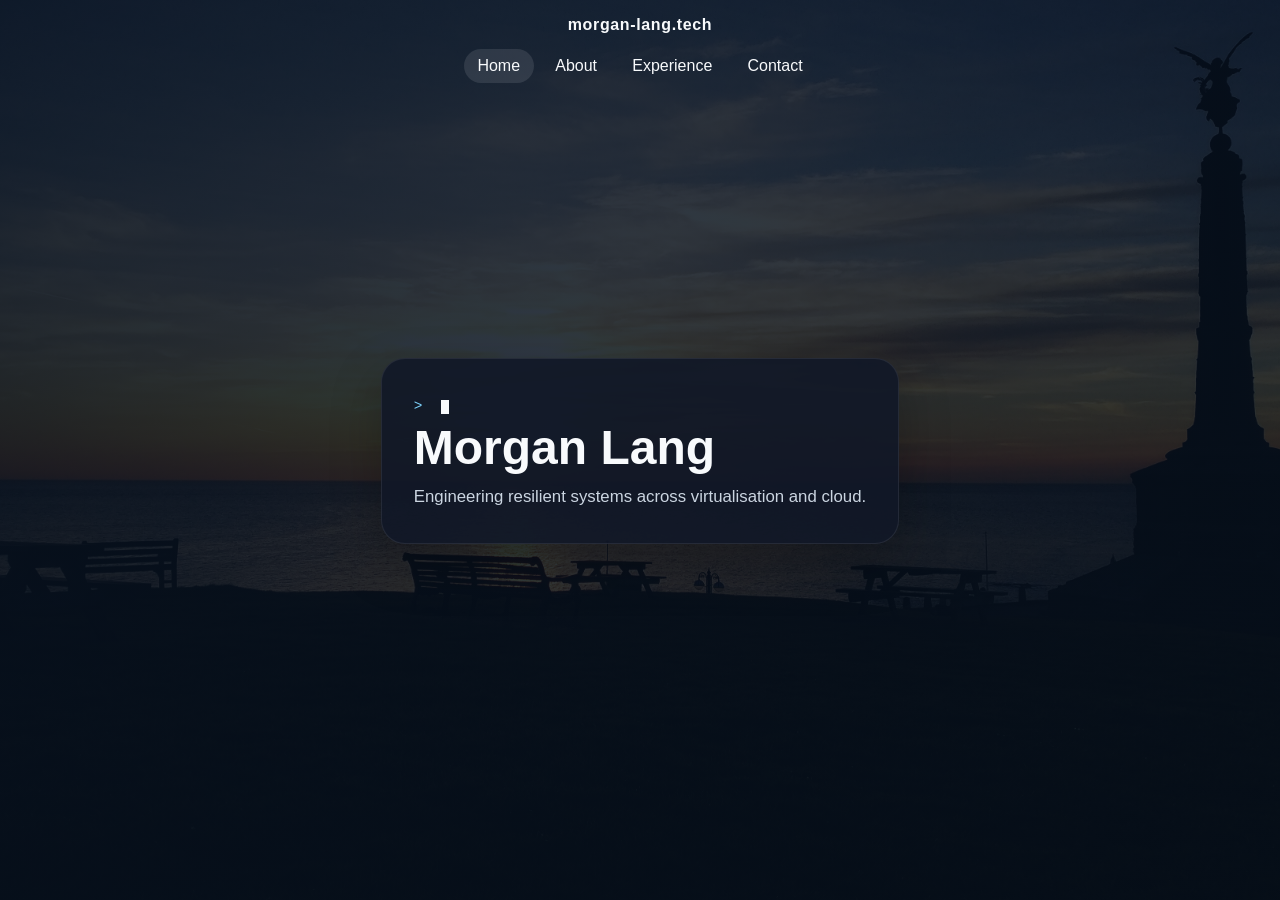
==== index.html @ ae3bec3f "Some minor improvements" ====
<!DOCTYPE html>
<html lang="en">
    <head>
        <meta charset="utf-8">
        <title>Morgan Lang | Infrastructure, Cloud & DevSecOps</title>
        <meta content="width=device-width, initial-scale=1.0" name="viewport">
        <meta name="keywords" content="Morgan Lang, infrastructure engineer, virtualisation engineer, VMware, VCF, ESXi, Azure, AWS, DevSecOps, cloud infrastructure">
        <meta name="description" content="Morgan Lang — Infrastructure Engineer specialising in VMware, Azure and AWS, delivering resilient, secure enterprise cloud platforms.">

        <link href="css/style.css" rel="stylesheet">
        <script src="js/page-transition.js" defer></script>
    </head>

    <body data-spy="scroll" data-target=".navbar" data-offset="51" class="site-body">
        <!-- Top navigation bar with centred brand and page links -->
        <div class="navbar navbar-expand-lg navbar-dark">
            <div class="container-fluid">
                <a href="index.html" class="navbar-brand">morgan-lang.tech</a>
                <div class="navbar-nav">
                    <a href="index.html" class="nav-item nav-link active">Home</a>
                    <a href="about.html" class="nav-item nav-link">About</a>
                    <a href="experience.html" class="nav-item nav-link">Experience</a>
                    <a href="contact.html" class="nav-item nav-link">Contact</a>
                </div>
            </div>
        </div>

        <main class="page-shell">
            <!-- Hero card with terminal-style animated line and main headline -->
            <section class="hero-card">
                <p class="eyebrow">
                    <span class="terminal-line" data-words=",Infinitely Curious,Built on vSphere,Perpetually Provisioning,From ESXi to Cloud,Problem Solver">
                        <span class="terminal-prompt">&gt;</span>
                        <span class="terminal-text"></span>
                        <span class="terminal-cursor"></span>
                    </span>
                </p>
                <h1>Morgan Lang</h1>
                <p>Engineering resilient systems across virtualisation and cloud.</p>
            </section>
        </main>


    </body>
</html>
---- css/style.css ----
/* Root colour palette */
:root {
    --bg: #07111f;
    --panel: #111827;
    --text: #f8fafc;
    --muted: #cbd5e1;
    --accent: #60a5fa;
}

/* Make every element follow the same box model */
* {
    box-sizing: border-box;
}

/* Page background and base text styling */
body.site-body {
    margin: 0;
    min-height: 100vh;
    font-family: Arial, Helvetica, sans-serif;
    background: linear-gradient(135deg, rgba(7, 17, 31, 0.9), rgba(7, 17, 31, 0.75)),
        url('../images/sunset3.jpg') center/cover no-repeat;
    color: var(--text);
    opacity: 0;
    transition: opacity 0.25s ease;
}

body.site-body.is-visible {
    opacity: 1;
}

body.site-body.is-exiting {
    opacity: 0;
}

/* Main page container for vertical and horizontal centring */
.page-shell {
    min-height: calc(100vh - 180px);
    display: flex;
    align-items: center;
    justify-content: center;
    padding: 1rem 2rem 2rem;
}

/* Hero panel styling */
.hero-card {
    max-width: 680px;
    padding: 2rem 2rem 2rem;
    border-radius: 24px;
    background: rgba(17, 24, 39, 0.9);
    border: 1px solid rgba(255, 255, 255, 0.08);
    box-shadow: 0 20px 50px rgba(0, 0, 0, 0.25);
}

.eyebrow {
    margin: 0 0 0.25rem;
    text-transform: uppercase;
    letter-spacing: 0.3em;
    font-size: 0.8rem;
    color: var(--accent);
}

/* Terminal-style text line for the hero animation */
.terminal-line {
    display: inline-block;
    min-height: 1.2em;
    font-family: Consolas, 'Courier New', monospace;
    font-size: 0.9rem;
    letter-spacing: 0.08em;
    text-transform: none;
}

.terminal-prompt {
    color: #7dd3fc;
    margin-right: 0.35rem;
}

.terminal-text {
    color: var(--accent);
}

.terminal-cursor {
    display: inline-block;
    width: 0.55em;
    height: 1em;
    margin-left: 0.15em;
    background: var(--text);
    vertical-align: text-bottom;
    animation: blink 0.9s steps(1) infinite;
}

@keyframes blink {
    50% {
        opacity: 0;
    }
}

.hero-card h1 {
    margin: 0 0 0.5rem;
    font-size: clamp(2rem, 4vw, 3rem);
}

.hero-card p {
    margin: 0;
    font-size: 1.05rem;
    line-height: 1.7;
    color: var(--muted);
}

.navbar {
    background: transparent !important;
    border-bottom: none;
    padding: 1rem 1.5rem;
}

.navbar .container-fluid {
    display: flex;
    flex-direction: column;
    align-items: center;
    justify-content: center;
    gap: 0.75rem;
    position: relative;
}

.navbar-brand {
    color: var(--text) !important;
    font-weight: 700;
    letter-spacing: 0.04em;
    text-decoration: none;
    margin-bottom: 0.2rem;
}

.navbar-nav {
    display: flex;
    align-items: center;
    justify-content: center;
    flex-wrap: wrap;
    gap: 0.5rem;
    width: 100%;
    margin: 0 auto;
}

.nav-link {
    color: var(--text) !important;
    padding: 0.5rem 0.85rem;
    border-radius: 999px;
    text-decoration: none;
    transition: background 0.2s ease;
}

.nav-link:hover,
.nav-link.active {
    background: rgba(255, 255, 255, 0.1);
}

.footer {
    background: rgba(2, 6, 23, 0.96);
    color: var(--text);
    padding: 2rem 0;
    border-top: 1px solid rgba(255, 255, 255, 0.08);
}

.footer-info h2 {
    margin: 0 0 1rem;
    font-size: 1.4rem;
}

.footer-social a {
    display: inline-flex;
    align-items: center;
    justify-content: center;
    width: 42px;
    height: 42px;
    border-radius: 50%;
    background: rgba(255, 255, 255, 0.08);
    color: var(--text);
    text-decoration: none;
}

.footer-social svg {
    width: 18px;
    height: 18px;
    fill: currentColor;
}

.footer-social a:hover {
    background: var(--accent);
}

.contact-social {
    margin-top: 1.25rem;
}

.footer-note {
    margin: 0;
    color: var(--muted);
    text-align: center;
}
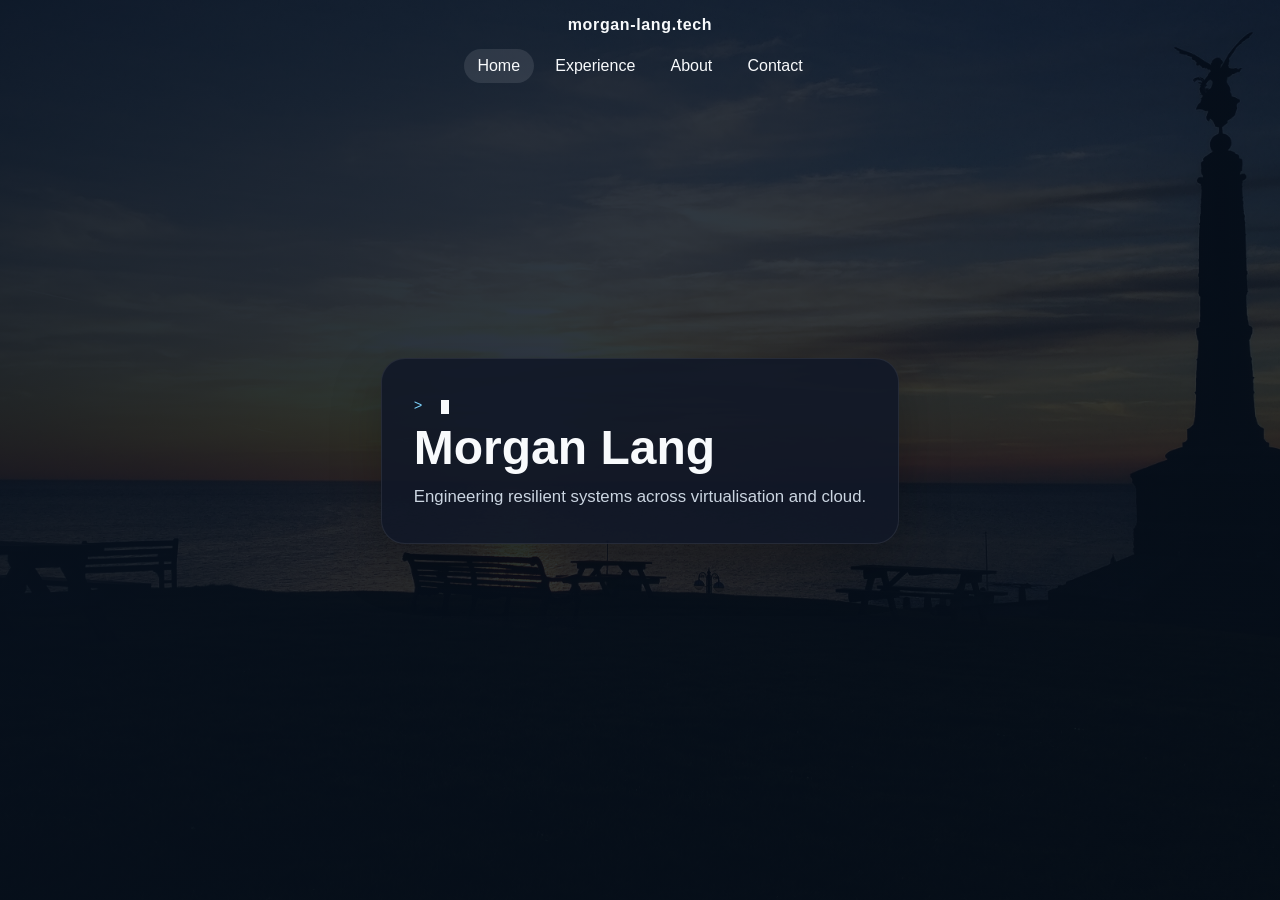
==== commit 45c90430: "Refined and ammend a few items" ====
--- a/index.html
+++ b/index.html
@@ -17,9 +17,9 @@
             <div class="container-fluid">
                 <a href="index.html" class="navbar-brand">morgan-lang.tech</a>
                 <div class="navbar-nav">
-                    <a href="index.html" class="nav-item nav-link active">Home</a>
+                        <a href="index.html" class="nav-item nav-link active">Home</a>
+                    <a href="experience.html" class="nav-item nav-link">Experience</a>
                     <a href="about.html" class="nav-item nav-link">About</a>
-                    <a href="experience.html" class="nav-item nav-link">Experience</a>
                     <a href="contact.html" class="nav-item nav-link">Contact</a>
                 </div>
             </div>
--- a/css/style.css
+++ b/css/style.css
@@ -41,6 +41,33 @@
     padding: 1rem 2rem 2rem;
 }
 
+/* Flow layout for longer content pages such as experience */
+.page-shell.page-shell-flow {
+    display: block;
+    min-height: auto;
+    padding: 2rem 2rem 4rem;
+    max-width: 980px;
+    margin: 0 auto;
+}
+
+.page-shell.page-shell-flow .hero-card {
+    margin: 0 auto 2rem;
+    width: 100%;
+    max-width: 760px;
+}
+
+/* Fade-in section helper for scroll animations */
+.fade-on-scroll {
+    opacity: 0;
+    transform: translateY(24px);
+    transition: opacity 0.7s ease, transform 0.7s ease;
+}
+
+.fade-on-scroll.is-visible {
+    opacity: 1;
+    transform: translateY(0);
+}
+
 /* Hero panel styling */
 .hero-card {
     max-width: 680px;
@@ -106,6 +133,79 @@
     color: var(--muted);
 }
 
+.experience-grid {
+    margin-top: 2rem;
+    display: grid;
+    grid-template-columns: 1fr;
+    gap: 1.5rem;
+}
+
+.experience-card {
+    padding: 1.75rem;
+    border-radius: 24px;
+    background: rgba(255, 255, 255, 0.04);
+    border: 1px solid rgba(255, 255, 255, 0.08);
+}
+
+.experience-card h2 {
+    margin-top: 0;
+    margin-bottom: 1rem;
+    font-size: 1.35rem;
+    color: var(--text);
+}
+
+.role-meta {
+    margin: 0.35rem 0 1rem;
+    color: var(--muted);
+    font-size: 0.95rem;
+}
+
+.experience-card ul {
+    margin: 0.75rem 0 0 1rem;
+    padding: 0;
+    color: var(--muted);
+}
+
+.experience-card li {
+    margin-bottom: 0.6rem;
+    line-height: 1.7;
+}
+
+.certification-badges {
+    display: grid;
+    gap: 1rem;
+}
+
+.certification-badge {
+    display: grid;
+    gap: 0.75rem;
+    align-items: center;
+    padding: 1rem;
+    border-radius: 20px;
+    background: rgba(255, 255, 255, 0.05);
+    border: 1px solid rgba(255, 255, 255, 0.08);
+}
+
+.badge-placeholder {
+    min-height: 80px;
+    border-radius: 16px;
+    background: rgba(255, 255, 255, 0.08);
+    display: flex;
+    align-items: center;
+    justify-content: center;
+    color: var(--muted);
+    font-size: 0.95rem;
+    text-align: center;
+    padding: 0.75rem;
+}
+
+.certification-badge p {
+    margin: 0;
+    color: var(--muted);
+    font-size: 0.95rem;
+    text-align: center;
+}
+
 .navbar {
     background: transparent !important;
     border-bottom: none;
@@ -176,10 +276,16 @@
     text-decoration: none;
 }
 
-.footer-social svg {
-    width: 18px;
-    height: 18px;
-    fill: currentColor;
+.footer-social svg,
+.footer-social img.linkedin-logo {
+    width: 42px;
+    height: 42px;
+    display: block;
+}
+
+.contact-social {
+    display: flex;
+    justify-content: center;
 }
 
 .footer-social a:hover {
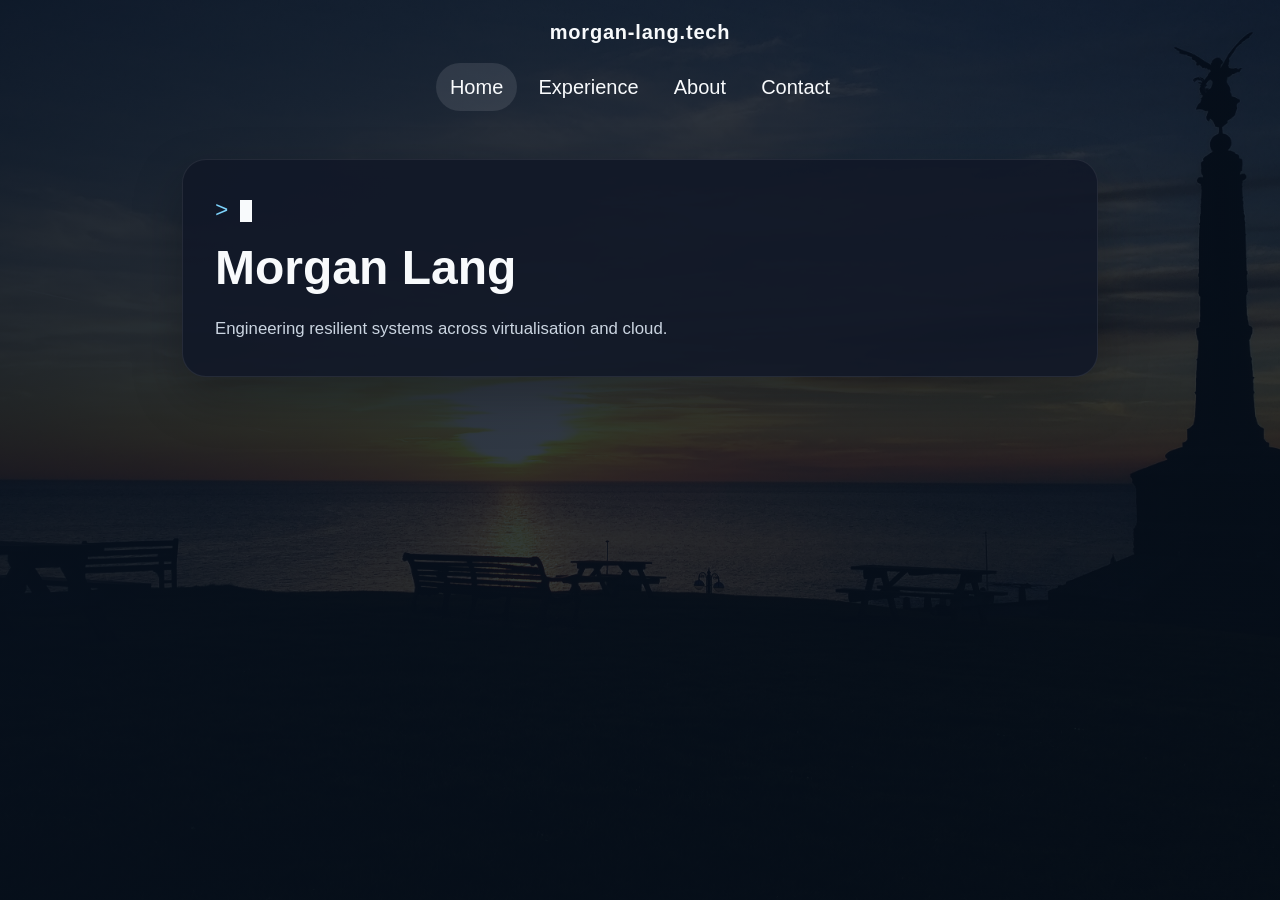
==== commit e5f33d50: "Corrected some text" ====
--- a/index.html
+++ b/index.html
@@ -5,7 +5,7 @@
         <title>Morgan Lang | Infrastructure, Cloud & DevSecOps</title>
         <meta content="width=device-width, initial-scale=1.0" name="viewport">
         <meta name="keywords" content="Morgan Lang, infrastructure engineer, virtualisation engineer, VMware, VCF, ESXi, Azure, AWS, DevSecOps, cloud infrastructure">
-        <meta name="description" content="Morgan Lang — Infrastructure Engineer specialising in VMware, Azure and AWS, delivering resilient, secure enterprise cloud platforms.">
+        <meta name="description" content="Morgan Lang - Infrastructure Engineer specialising in VMware, Azure and AWS, delivering resilient, secure enterprise cloud platforms.">
 
         <link href="css/style.css" rel="stylesheet">
         <script src="js/page-transition.js" defer></script>
--- a/css/style.css
+++ b/css/style.css
@@ -17,6 +17,8 @@
     margin: 0;
     min-height: 100vh;
     font-family: Arial, Helvetica, sans-serif;
+    font-size: 20px;
+    line-height: 1.6;
     background: linear-gradient(135deg, rgba(7, 17, 31, 0.9), rgba(7, 17, 31, 0.75)),
         url('../images/sunset3.jpg') center/cover no-repeat;
     color: var(--text);
@@ -53,7 +55,21 @@
 .page-shell.page-shell-flow .hero-card {
     margin: 0 auto 2rem;
     width: 100%;
-    max-width: 760px;
+    max-width: 980px;
+}
+
+/* Hero panels on homepage should match the width of the main content container */
+.page-shell:not(.page-shell-flow) {
+    display: block;
+    padding: 2rem 2rem 4rem;
+    max-width: 980px;
+    margin: 0 auto;
+}
+
+.page-shell:not(.page-shell-flow) .hero-card {
+    width: 100%;
+    max-width: 980px;
+    margin: 0 auto 1.5rem;
 }
 
 /* Fade-in section helper for scroll animations */
@@ -78,22 +94,54 @@
     box-shadow: 0 20px 50px rgba(0, 0, 0, 0.25);
 }
 
+.hero-cover {
+    position: relative;
+    z-index: 2;
+    min-height: 360px;
+    display: flex;
+    flex-direction: column;
+    justify-content: center;
+    align-items: center;
+    text-align: center;
+    padding: 2.25rem 2rem;
+    transition: opacity 0.9s ease, transform 0.9s ease;
+}
+
+.hero-cover.is-faded {
+    opacity: 0;
+    transform: translateY(-24px);
+}
+
+.home-secondary {
+    opacity: 0;
+    transform: translateY(28px);
+    transition: opacity 0.9s ease, transform 0.9s ease;
+}
+
+.home-secondary.is-visible {
+    opacity: 1;
+    transform: translateY(0);
+}
+
 .eyebrow {
-    margin: 0 0 0.25rem;
+    margin: 0 0 0.75rem;
     text-transform: uppercase;
-    letter-spacing: 0.3em;
-    font-size: 0.8rem;
+    letter-spacing: 0.28em;
+    font-size: 1rem;
     color: var(--accent);
 }
 
 /* Terminal-style text line for the hero animation */
 .terminal-line {
-    display: inline-block;
-    min-height: 1.2em;
+    display: inline-flex;
+    align-items: center;
+    justify-content: center;
+    min-height: 1.5em;
     font-family: Consolas, 'Courier New', monospace;
-    font-size: 0.9rem;
-    letter-spacing: 0.08em;
+    font-size: 1.4rem;
+    letter-spacing: 0.12em;
     text-transform: none;
+    max-width: 90%;
 }
 
 .terminal-prompt {
@@ -133,6 +181,40 @@
     color: var(--muted);
 }
 
+.scroll-hint {
+    display: inline-block;
+    margin-top: 1.25rem;
+    color: var(--accent);
+    text-decoration: none;
+    font-weight: 600;
+    letter-spacing: 0.05em;
+    transition: transform 0.2s ease, opacity 0.2s ease;
+}
+
+.scroll-hint:hover {
+    transform: translateY(2px);
+    opacity: 0.92;
+}
+
+.scroll-hint:focus {
+    outline: 2px solid rgba(96, 165, 250, 0.8);
+    outline-offset: 3px;
+}
+
+.page-shell {
+    min-height: auto;
+    padding: 0;
+}
+
+.page-shell:not(.page-shell-flow) .hero-card {
+    max-width: 980px;
+    margin: 0 auto 1.5rem;
+}
+
+.hero-cover .scroll-hint {
+    margin-top: auto;
+}
+
 .experience-grid {
     margin-top: 2rem;
     display: grid;
@@ -143,67 +225,233 @@
 .experience-card {
     padding: 1.75rem;
     border-radius: 24px;
+    background: rgba(15, 23, 42, 0.95);
+    border: 1px solid rgba(96, 165, 250, 0.18);
+    box-shadow: 0 18px 45px rgba(0, 0, 0, 0.22);
+}
+
+.experience-card h2 {
+    margin-top: 0;
+    margin-bottom: 1.5rem;
+    font-size: 1.45rem;
+    color: var(--text);
+    border-bottom: 1px solid rgba(255, 255, 255, 0.08);
+    padding-bottom: 0.75rem;
+}
+
+.role {
     background: rgba(255, 255, 255, 0.04);
     border: 1px solid rgba(255, 255, 255, 0.08);
-}
-
-.experience-card h2 {
+    border-radius: 20px;
+    padding: 1.3rem 1.4rem;
+    margin-bottom: 1rem;
+}
+
+.role:last-child {
+    margin-bottom: 0;
+}
+
+.role h3 {
     margin-top: 0;
-    margin-bottom: 1rem;
-    font-size: 1.35rem;
-    color: var(--text);
+    margin-bottom: 0.3rem;
+    font-size: 1.15rem;
 }
 
 .role-meta {
-    margin: 0.35rem 0 1rem;
+    margin: 0.15rem 0 1rem;
     color: var(--muted);
-    font-size: 0.95rem;
+    font-size: 1.08rem;
+    font-weight: 600;
 }
 
 .experience-card ul {
     margin: 0.75rem 0 0 1rem;
     padding: 0;
-    color: var(--muted);
+    color: rgba(203, 213, 225, 0.78);
+    list-style: none;
 }
 
 .experience-card li {
-    margin-bottom: 0.6rem;
-    line-height: 1.7;
-}
-
-.certification-badges {
-    display: grid;
+    margin-bottom: 0.55rem;
+    line-height: 1.8;
+    padding-left: 1rem;
+    position: relative;
+}
+
+.experience-card li::before {
+    content: '•';
+    position: absolute;
+    left: 0;
+    top: 0.2rem;
+    color: rgba(203, 213, 225, 0.55);
+    font-size: 1rem;
+}
+
+.certification-header {
+    display: flex;
+    align-items: center;
+    justify-content: space-between;
     gap: 1rem;
+    margin-bottom: 1rem;
+}
+
+.certification-controls {
+    display: flex;
+    align-items: center;
+    justify-content: center; /* center controls below the carousel */
+    gap: 0.5rem;
+    margin-top: 0.85rem; /* space from carousel */
+}
+
+/* Dot indicators used to switch between certification slides */
+.certification-dots {
+    display: flex;
+    align-items: center;
+    gap: 0.4rem;
+}
+
+.certification-dot {
+    width: 0.7rem;
+    height: 0.7rem;
+    border: none;
+    border-radius: 999px;
+    padding: 0;
+    background: rgba(255, 255, 255, 0.35);
+    cursor: pointer;
+    transition: transform 0.2s ease, background 0.2s ease;
+}
+
+.certification-dot.is-active {
+    background: var(--accent);
+    transform: scale(1.15);
+}
+
+.certification-nav {
+    border: none;
+    width: 2.25rem;
+    height: 2.25rem;
+    border-radius: 999px;
+    background: rgba(96, 165, 250, 0.16);
+    color: var(--text);
+    cursor: pointer;
+    transition: transform 0.2s ease, background 0.2s ease;
+}
+
+.certification-nav:hover {
+    transform: translateY(-1px);
+    background: rgba(96, 165, 250, 0.24);
+}
+
+.certification-carousel {
+    position: relative;
+    min-height: 260px;
+    overflow: hidden;
+    padding: 0.5rem 0 1rem;
+}
+
+/* Slower, carousel-like motion with the surrounding cards fading into the background */
+.certification-slide {
+    position: absolute;
+    inset: 0;
+    width: 100%;
+    opacity: 0;
+    transform: translateX(120%) scale(0.9);
+    pointer-events: none;
+    transition: opacity 1.1s cubic-bezier(0.22, 1, 0.36, 1), transform 1.1s cubic-bezier(0.22, 1, 0.36, 1);
+    will-change: opacity, transform;
+    backface-visibility: hidden;
+    filter: blur(1px);
+}
+
+.certification-slide.is-active {
+    opacity: 1;
+    transform: translateX(0) scale(1);
+    pointer-events: auto;
+    filter: none;
+    z-index: 3;
+}
+
+/* The previous and next slides sit behind the active card as softer background content */
+.certification-slide.is-prev {
+    opacity: 0.32;
+    transform: translateX(-92%) scale(0.88);
+    z-index: 2;
+}
+
+.certification-slide.is-next {
+    opacity: 0.32;
+    transform: translateX(92%) scale(0.88);
+    z-index: 2;
+}
+
+.certification-slide.is-hidden {
+    opacity: 0;
+    transform: translateX(140%) scale(0.86);
 }
 
 .certification-badge {
     display: grid;
     gap: 0.75rem;
-    align-items: center;
-    padding: 1rem;
+    align-items: start;
+    padding: 1.15rem;
     border-radius: 20px;
-    background: rgba(255, 255, 255, 0.05);
+    background: linear-gradient(135deg, rgba(96, 165, 250, 0.16), rgba(255, 255, 255, 0.06));
     border: 1px solid rgba(255, 255, 255, 0.08);
-}
-
-.badge-placeholder {
-    min-height: 80px;
-    border-radius: 16px;
-    background: rgba(255, 255, 255, 0.08);
-    display: flex;
-    align-items: center;
-    justify-content: center;
-    color: var(--muted);
-    font-size: 0.95rem;
-    text-align: center;
-    padding: 0.75rem;
+    min-height: 210px;
+}
+
+/* When a badge image exists, place it to the left of the content */
+.certification-badge.has-badge {
+    grid-template-columns: auto 1fr;
+    align-items: center;
+    gap: 1rem;
+}
+
+.cert-badge-image {
+    width: 84px;
+    height: auto;
+    display: block;
+    border-radius: 8px;
+    box-shadow: 0 8px 20px rgba(0,0,0,0.35);
+    object-fit: contain;
+}
+
+.badge-pill {
+    display: inline-flex;
+    align-self: flex-start;
+    width: max-content;
+    padding: 0.35rem 0.65rem;
+    border-radius: 999px;
+    background: rgba(255, 255, 255, 0.1);
+    color: #dbeafe;
+    font-size: 1rem;
+    font-weight: 600;
+    letter-spacing: 0.08em;
+    text-transform: uppercase;
+}
+
+/* Keep a consistent gap between the certification type pill and the title below it */
+.certification-badge .badge-pill {
+    margin-bottom: 0.5rem;
+}
+
+.certification-badge h3 {
+    margin: 0;
+    font-size: 1.05rem;
 }
 
 .certification-badge p {
     margin: 0;
     color: var(--muted);
-    font-size: 0.95rem;
-    text-align: center;
+    font-size: 1rem;
+    line-height: 1.7;
+    text-align: left;
+}
+
+.certification-meta {
+    color: #93c5fd;
+    font-size: 1rem;
+    font-weight: 600;
 }
 
 .navbar {
@@ -268,6 +516,264 @@
     display: inline-flex;
     align-items: center;
     justify-content: center;
+    width: 56px;
+    height: 56px;
+    padding: 8px;
+    border-radius: 50%;
+    background: rgba(255, 255, 255, 0.08);
+    color: var(--text);
+    text-decoration: none;
+    transition: border-radius 0.25s ease, background 0.25s ease;
+}
+
+.footer-social svg,
+.footer-social img.linkedin-logo {
+    width: 42px;
+    height: 42px;
+    display: block;
+    position: relative;
+    z-index: 1;
+}
+
+.footer-social a:hover {
+    background: var(--accent);
+    border-radius: 16px;
+}
+
+.contact-social {
+    display: flex;
+    justify-content: center;
+}
+
+.certification-header {
+    display: flex;
+    align-items: center;
+    justify-content: space-between;
+    gap: 1rem;
+    margin-bottom: 1rem;
+}
+
+.certification-controls {
+    display: flex;
+    align-items: center;
+    justify-content: center; /* center controls below the carousel */
+    gap: 0.5rem;
+    margin-top: 0.85rem; /* space from carousel */
+}
+
+/* Dot indicators used to switch between certification slides */
+.certification-dots {
+    display: flex;
+    align-items: center;
+    gap: 0.4rem;
+}
+
+.certification-dot {
+    width: 0.7rem;
+    height: 0.7rem;
+    border: none;
+    border-radius: 999px;
+    padding: 0;
+    background: rgba(255, 255, 255, 0.35);
+    cursor: pointer;
+    transition: transform 0.2s ease, background 0.2s ease;
+}
+
+.certification-dot.is-active {
+    background: var(--accent);
+    transform: scale(1.15);
+}
+
+.certification-nav {
+    border: none;
+    width: 2.25rem;
+    height: 2.25rem;
+    border-radius: 999px;
+    background: rgba(96, 165, 250, 0.16);
+    color: var(--text);
+    cursor: pointer;
+    transition: transform 0.2s ease, background 0.2s ease;
+}
+
+.certification-nav:hover {
+    transform: translateY(-1px);
+    background: rgba(96, 165, 250, 0.24);
+}
+
+.certification-carousel {
+    position: relative;
+    min-height: 260px;
+    overflow: hidden;
+    padding: 0.5rem 0 1rem;
+}
+
+/* Slower, carousel-like motion with the surrounding cards fading into the background */
+.certification-slide {
+    position: absolute;
+    inset: 0;
+    width: 100%;
+    opacity: 0;
+    transform: translateX(120%) scale(0.9);
+    pointer-events: none;
+    transition: opacity 1.1s cubic-bezier(0.22, 1, 0.36, 1), transform 1.1s cubic-bezier(0.22, 1, 0.36, 1);
+    will-change: opacity, transform;
+    backface-visibility: hidden;
+    filter: blur(1px);
+}
+
+.certification-slide.is-active {
+    opacity: 1;
+    transform: translateX(0) scale(1);
+    pointer-events: auto;
+    filter: none;
+    z-index: 3;
+}
+
+/* The previous and next slides sit behind the active card as softer background content */
+.certification-slide.is-prev {
+    opacity: 0.32;
+    transform: translateX(-92%) scale(0.88);
+    z-index: 2;
+}
+
+.certification-slide.is-next {
+    opacity: 0.32;
+    transform: translateX(92%) scale(0.88);
+    z-index: 2;
+}
+
+.certification-slide.is-hidden {
+    opacity: 0;
+    transform: translateX(140%) scale(0.86);
+}
+
+.certification-badge {
+    display: grid;
+    gap: 0.75rem;
+    align-items: start;
+    padding: 1.15rem;
+    border-radius: 20px;
+    background: linear-gradient(135deg, rgba(96, 165, 250, 0.16), rgba(255, 255, 255, 0.06));
+    border: 1px solid rgba(255, 255, 255, 0.08);
+    min-height: 210px;
+}
+
+/* When a badge image exists, place it to the left of the content */
+.certification-badge.has-badge {
+    grid-template-columns: auto 1fr;
+    align-items: center;
+    gap: 1rem;
+}
+
+.cert-badge-image {
+    width: 84px;
+    height: auto;
+    display: block;
+    border-radius: 8px;
+    box-shadow: 0 8px 20px rgba(0,0,0,0.35);
+    object-fit: contain;
+}
+
+.badge-pill {
+    display: inline-flex;
+    align-self: flex-start;
+    width: max-content;
+    padding: 0.35rem 0.65rem;
+    border-radius: 999px;
+    background: rgba(255, 255, 255, 0.1);
+    color: #dbeafe;
+    font-size: 1rem;
+    font-weight: 600;
+    letter-spacing: 0.08em;
+    text-transform: uppercase;
+}
+
+/* Keep a consistent gap between the certification type pill and the title below it */
+.certification-badge .badge-pill {
+    margin-bottom: 0.5rem;
+}
+
+.certification-badge h3 {
+    margin: 0;
+    font-size: 1.05rem;
+}
+
+.certification-badge p {
+    margin: 0;
+    color: var(--muted);
+    font-size: 1rem;
+    line-height: 1.7;
+    text-align: left;
+}
+
+.certification-meta {
+    color: #93c5fd;
+    font-size: 1rem;
+    font-weight: 600;
+}
+
+.navbar {
+    background: transparent !important;
+    border-bottom: none;
+    padding: 1rem 1.5rem;
+}
+
+.navbar .container-fluid {
+    display: flex;
+    flex-direction: column;
+    align-items: center;
+    justify-content: center;
+    gap: 0.75rem;
+    position: relative;
+}
+
+.navbar-brand {
+    color: var(--text) !important;
+    font-weight: 700;
+    letter-spacing: 0.04em;
+    text-decoration: none;
+    margin-bottom: 0.2rem;
+}
+
+.navbar-nav {
+    display: flex;
+    align-items: center;
+    justify-content: center;
+    flex-wrap: wrap;
+    gap: 0.5rem;
+    width: 100%;
+    margin: 0 auto;
+}
+
+.nav-link {
+    color: var(--text) !important;
+    padding: 0.5rem 0.85rem;
+    border-radius: 999px;
+    text-decoration: none;
+    transition: background 0.2s ease;
+}
+
+.nav-link:hover,
+.nav-link.active {
+    background: rgba(255, 255, 255, 0.1);
+}
+
+.footer {
+    background: rgba(2, 6, 23, 0.96);
+    color: var(--text);
+    padding: 2rem 0;
+    border-top: 1px solid rgba(255, 255, 255, 0.08);
+}
+
+.footer-info h2 {
+    margin: 0 0 1rem;
+    font-size: 1.4rem;
+}
+
+.footer-social a {
+    display: inline-flex;
+    align-items: center;
+    justify-content: center;
     width: 42px;
     height: 42px;
     border-radius: 50%;
@@ -283,13 +789,19 @@
     display: block;
 }
 
-.contact-social {
-    display: flex;
-    justify-content: center;
+.footer-social a {
+    border-radius: 50%;
+    transition: border-radius 0.25s ease, background 0.25s ease;
 }
 
 .footer-social a:hover {
     background: var(--accent);
+    border-radius: 16px;
+}
+
+.contact-social {
+    display: flex;
+    justify-content: center;
 }
 
 .contact-social {
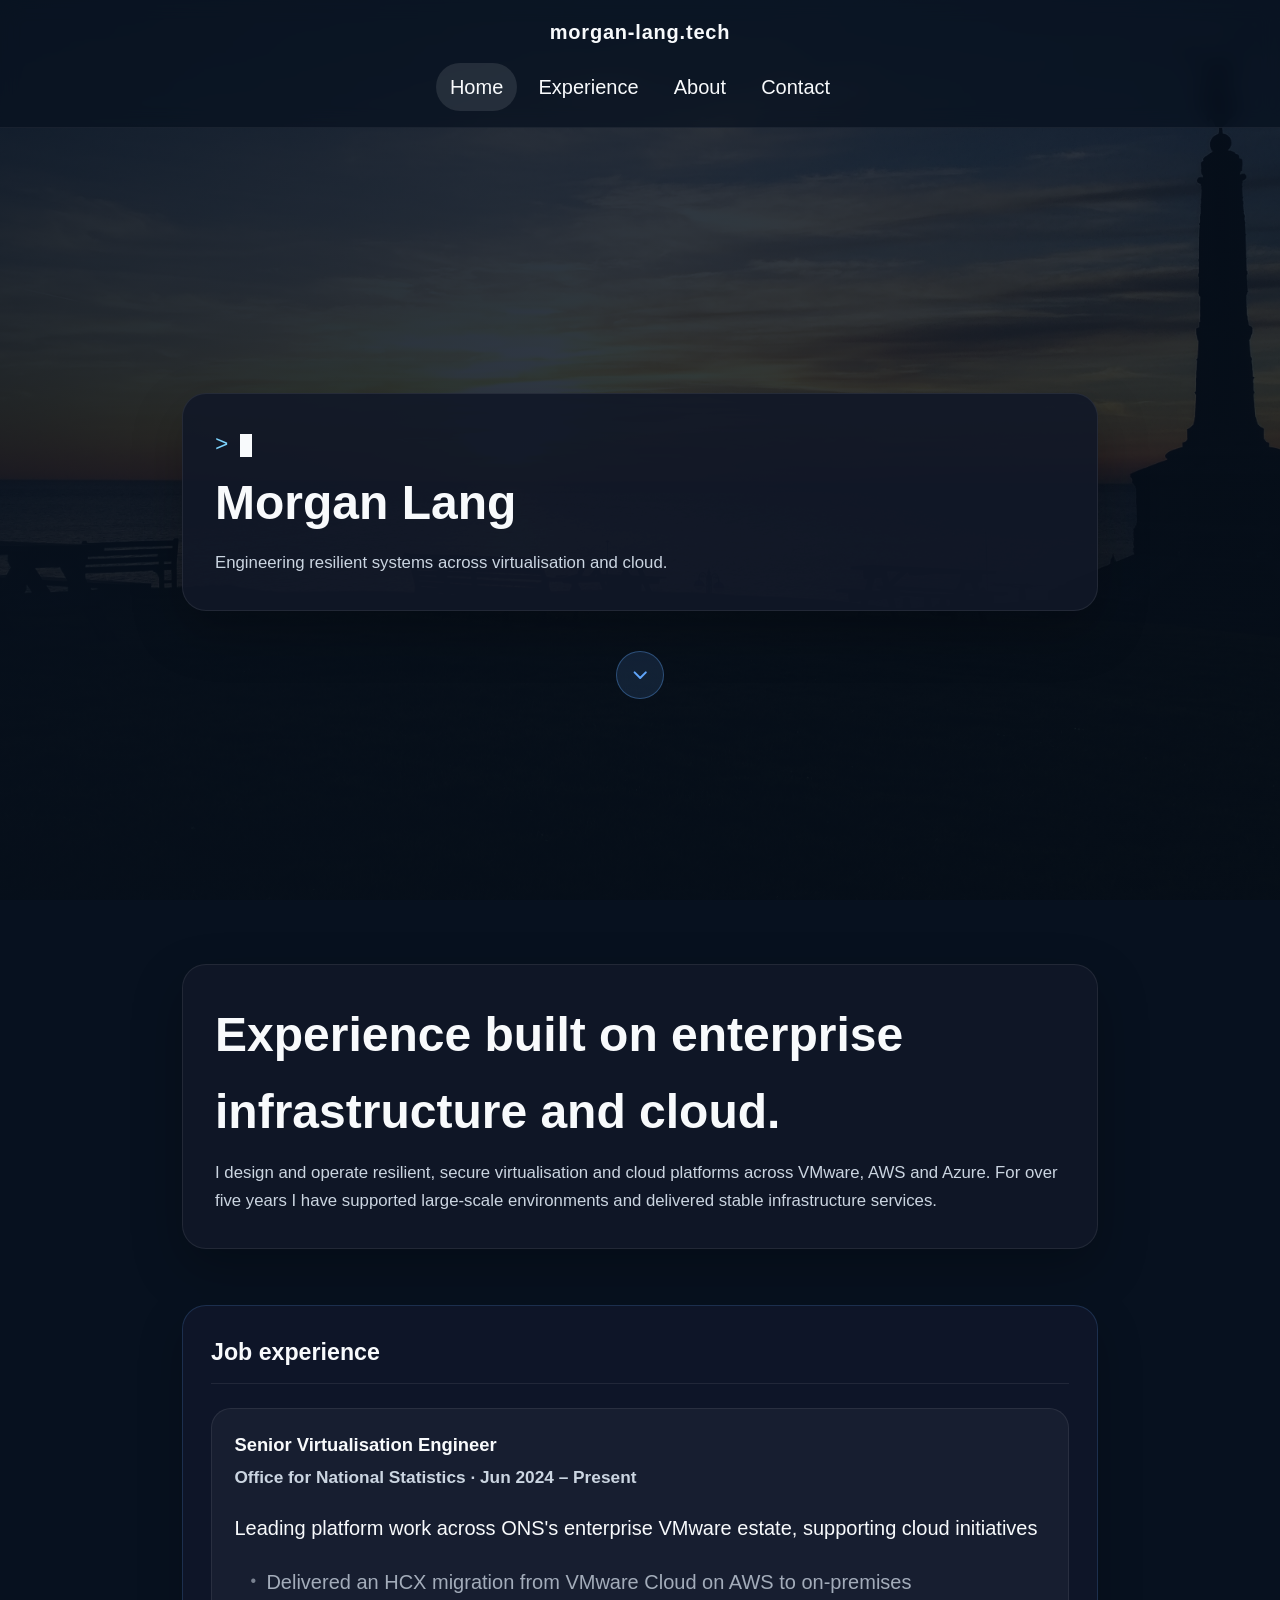
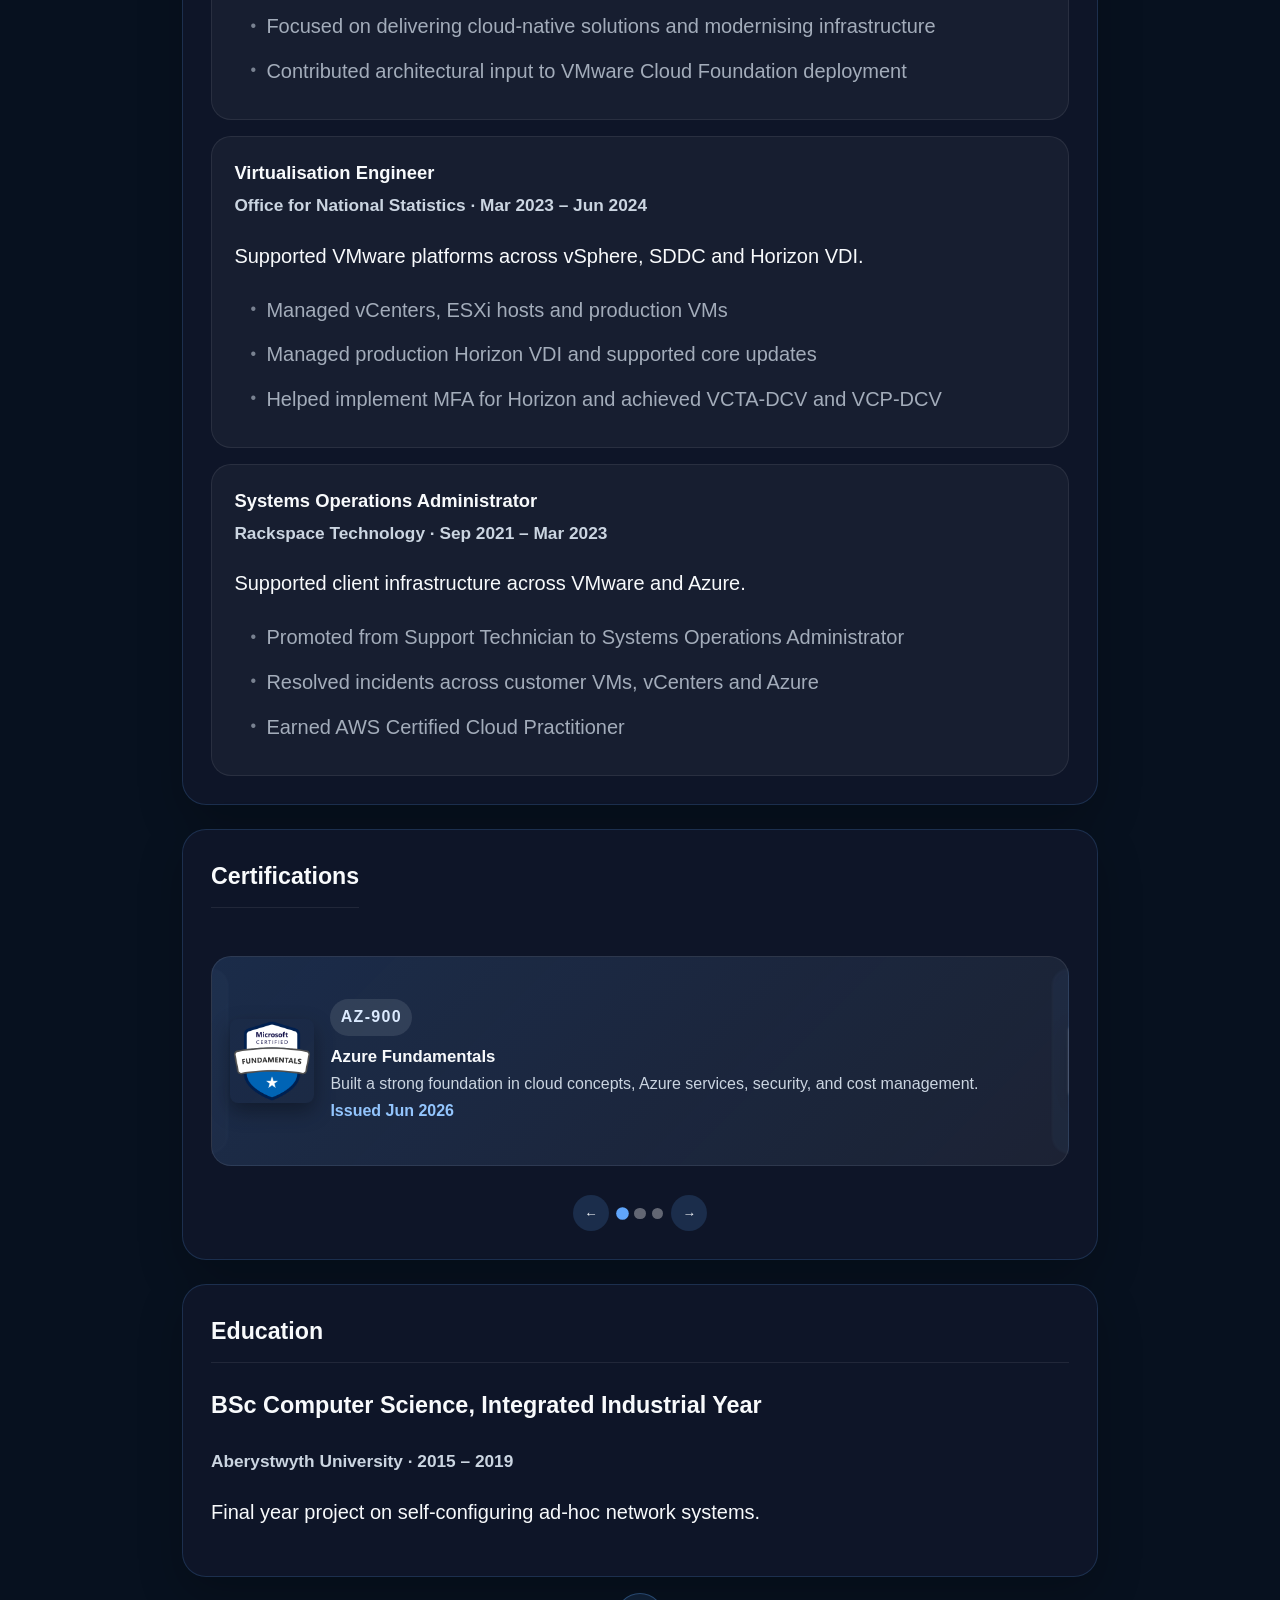
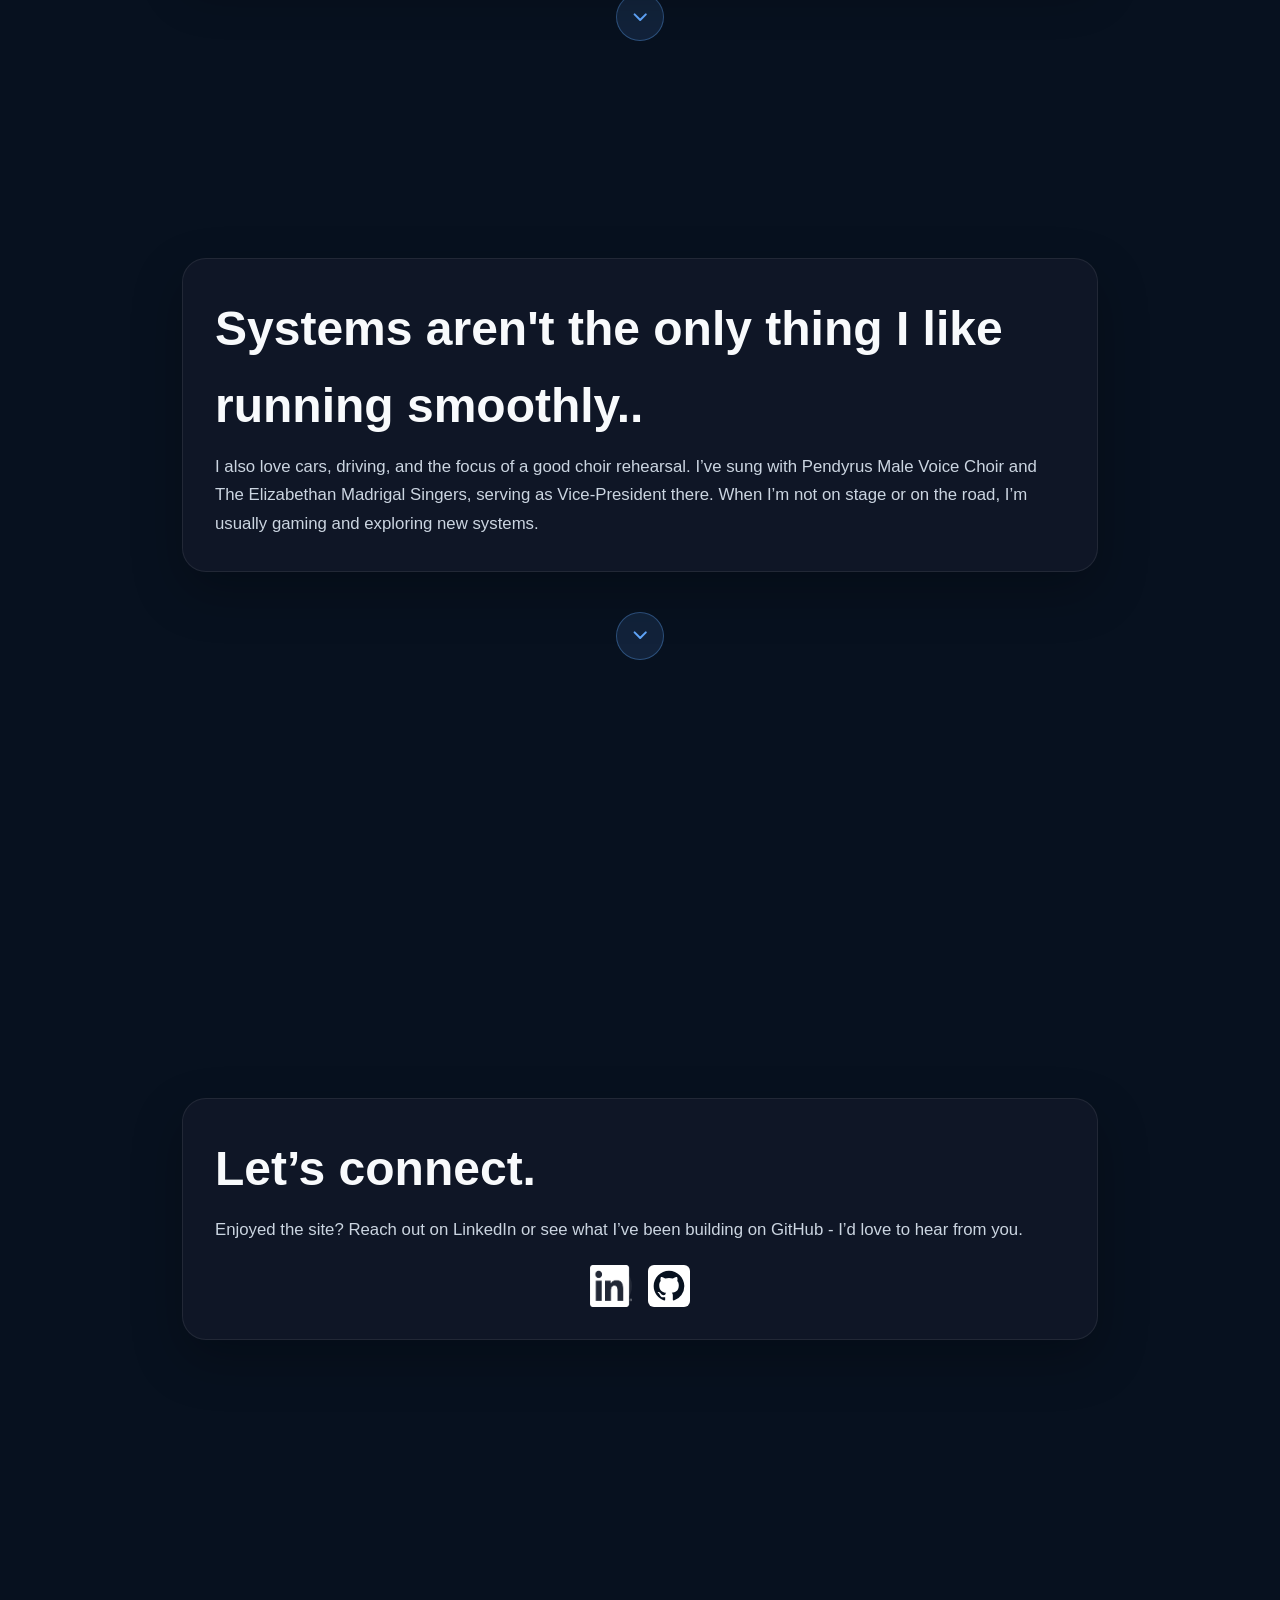
==== commit 141d6b78: "Convert site to a single page with menu-driven sections - Merge Home, Experience, About and Contact " ====
--- a/index.html
+++ b/index.html
@@ -11,35 +11,182 @@
         <script src="js/page-transition.js" defer></script>
     </head>
 
-    <body data-spy="scroll" data-target=".navbar" data-offset="51" class="site-body">
-        <!-- Top navigation bar with centred brand and page links -->
-        <div class="navbar navbar-expand-lg navbar-dark">
+    <body class="site-body">
+        <!-- Sticky navigation bar with centred brand and section links -->
+        <nav class="navbar navbar-expand-lg navbar-dark" aria-label="Main navigation">
             <div class="container-fluid">
-                <a href="index.html" class="navbar-brand">morgan-lang.tech</a>
+                <a href="#home" class="navbar-brand">morgan-lang.tech</a>
                 <div class="navbar-nav">
-                        <a href="index.html" class="nav-item nav-link active">Home</a>
-                    <a href="experience.html" class="nav-item nav-link">Experience</a>
-                    <a href="about.html" class="nav-item nav-link">About</a>
-                    <a href="contact.html" class="nav-item nav-link">Contact</a>
+                    <a href="#home" class="nav-item nav-link active">Home</a>
+                    <a href="#experience" class="nav-item nav-link">Experience</a>
+                    <a href="#about" class="nav-item nav-link">About</a>
+                    <a href="#contact" class="nav-item nav-link">Contact</a>
                 </div>
             </div>
-        </div>
+        </nav>
 
         <main class="page-shell">
-            <!-- Hero card with terminal-style animated line and main headline -->
-            <section class="hero-card">
-                <p class="eyebrow">
-                    <span class="terminal-line" data-words=",Infinitely Curious,Built on vSphere,Perpetually Provisioning,From ESXi to Cloud,Problem Solver">
-                        <span class="terminal-prompt">&gt;</span>
-                        <span class="terminal-text"></span>
-                        <span class="terminal-cursor"></span>
-                    </span>
-                </p>
-                <h1>Morgan Lang</h1>
-                <p>Engineering resilient systems across virtualisation and cloud.</p>
+            <!-- Home: hero card with terminal-style animated line and main headline -->
+            <section id="home" class="page-section">
+                <div class="hero-card">
+                    <p class="eyebrow">
+                        <span class="terminal-line" data-words=",Infinitely Curious,Built on vSphere,Perpetually Provisioning,From ESXi to Cloud,Problem Solver">
+                            <span class="terminal-prompt">&gt;</span>
+                            <span class="terminal-text"></span>
+                            <span class="terminal-cursor"></span>
+                        </span>
+                    </p>
+                    <h1>Morgan Lang</h1>
+                    <p>Engineering resilient systems across virtualisation and cloud.</p>
+                </div>
+                <!-- Arrow to the next section -->
+                <a href="#experience" class="section-next" aria-label="Go to the Experience section">
+                    <svg viewBox="0 0 24 24" fill="none" stroke="currentColor" stroke-width="2.2" stroke-linecap="round" stroke-linejoin="round" aria-hidden="true"><path d="M6 9l6 6 6-6"/></svg>
+                </a>
+            </section>
+
+            <!-- Experience: summary, roles, certifications and education -->
+            <section id="experience" class="page-section">
+                <div class="hero-card fade-on-scroll">
+                    <h1>Experience built on enterprise infrastructure and cloud.</h1>
+                    <p>I design and operate resilient, secure virtualisation and cloud platforms across VMware, AWS and Azure. For over five years I have supported large-scale environments and delivered stable infrastructure services.</p>
+                </div>
+
+                <div class="experience-grid">
+                    <div class="experience-card fade-on-scroll">
+                        <!-- Work experience section containing current and previous roles -->
+                        <h2>Job experience</h2>
+                        <div class="role">
+                            <h3>Senior Virtualisation Engineer</h3>
+                            <p class="role-meta">Office for National Statistics · Jun 2024 – Present</p>
+                            <p>Leading platform work across ONS's enterprise VMware estate, supporting cloud initiatives </p>
+                            <ul>
+                                <li>Delivered an HCX migration from VMware Cloud on AWS to on-premises</li>
+                                <li>Focused on delivering cloud-native solutions and modernising infrastructure</li>
+                                <li>Contributed architectural input to VMware Cloud Foundation deployment</li>
+                            </ul>
+                        </div>
+
+                        <div class="role">
+                            <h3>Virtualisation Engineer</h3>
+                            <p class="role-meta">Office for National Statistics · Mar 2023 – Jun 2024</p>
+                            <p>Supported VMware platforms across vSphere, SDDC and Horizon VDI.</p>
+                            <ul>
+                                <li>Managed vCenters, ESXi hosts and production VMs</li>
+                                <li>Managed production Horizon VDI and supported core updates</li>
+                                <li>Helped implement MFA for Horizon and achieved VCTA-DCV and VCP-DCV</li>
+                            </ul>
+                        </div>
+
+                        <div class="role">
+                            <h3>Systems Operations Administrator</h3>
+                            <p class="role-meta">Rackspace Technology · Sep 2021 – Mar 2023</p>
+                            <p>Supported client infrastructure across VMware and Azure.</p>
+                            <ul>
+                                <li>Promoted from Support Technician to Systems Operations Administrator</li>
+                                <li>Resolved incidents across customer VMs, vCenters and Azure</li>
+                                <li>Earned AWS Certified Cloud Practitioner</li>
+                            </ul>
+                        </div>
+                    </div>
+
+                    <div class="experience-card fade-on-scroll">
+                        <!-- Certifications carousel heading and navigation controls -->
+                        <div class="certification-header">
+                            <h2>Certifications</h2>
+                        </div>
+
+                        <!-- Slide container for the certification cards -->
+                        <div class="certification-carousel">
+                            <article class="certification-slide is-active">
+                                <div class="certification-badge has-badge">
+                                    <img src="images/microsoft-certified-fundamentals-badge-256.png" alt="Microsoft Certified: Azure Fundamentals" class="cert-badge-image">
+                                    <div>
+                                        <span class="badge-pill">AZ-900</span>
+                                        <h3>Azure Fundamentals</h3>
+                                        <p>Built a strong foundation in cloud concepts, Azure services, security, and cost management.</p>
+                                        <div class="certification-meta">Issued Jun 2026</div>
+                                    </div>
+                                </div>
+                            </article>
+
+                            <article class="certification-slide">
+                                <div class="certification-badge has-badge">
+                                    <img src="images/vmware-certified-professional-vmware-cloud-foundati.4.png" alt="VMware Certified Professional" class="cert-badge-image">
+                                    <div>
+                                        <span class="badge-pill">VCP-VCF</span>
+                                        <h3>VMware Cloud Foundation Administrator</h3>
+                                        <p>Validated expertise in managing and operating VMware Cloud Foundation environments at scale.</p>
+                                        <div class="certification-meta">Issued Apr 2026 · Expires Apr 2029</div>
+                                    </div>
+                                </div>
+                            </article>
+
+                            <article class="certification-slide">
+                                <div class="certification-badge has-badge">
+                                    <img src="images/aws-certified-cloud-practitioner.png" alt="AWS Certified Cloud Practitioner" class="cert-badge-image">
+                                    <div>
+                                        <span class="badge-pill">CLF-C02</span>
+                                        <h3>AWS Cloud Practitioner</h3>
+                                        <p>Demonstrated practical understanding of AWS core services, architecture, and cloud operations.</p>
+                                        <div class="certification-meta">Issued Sep 2021 · Expires May 2027</div>
+                                    </div>
+                                </div>
+                            </article>
+                        </div>
+
+                        <!-- Centred navigation controls placed below the carousel -->
+                        <nav class="certification-controls" aria-label="Certification navigation">
+                            <button class="certification-nav is-prev" type="button" aria-label="Show previous certification">←</button>
+                            <div class="certification-dots" role="group" aria-label="Certification slides"></div>
+                            <button class="certification-nav is-next" type="button" aria-label="Show next certification">→</button>
+                        </nav>
+                    </div>
+
+                    <div class="experience-card fade-on-scroll">
+                        <!-- Education section with degree details -->
+                        <h2>Education</h2>
+                        <div class="education">
+                            <h3>BSc Computer Science, Integrated Industrial Year</h3>
+                            <p class="role-meta">Aberystwyth University · 2015 – 2019</p>
+                            <p>Final year project on self-configuring ad-hoc network systems.</p>
+                        </div>
+                    </div>
+                </div>
+                <!-- Arrow to the next section -->
+                <a href="#about" class="section-next" aria-label="Go to the About section">
+                    <svg viewBox="0 0 24 24" fill="none" stroke="currentColor" stroke-width="2.2" stroke-linecap="round" stroke-linejoin="round" aria-hidden="true"><path d="M6 9l6 6 6-6"/></svg>
+                </a>
+            </section>
+
+            <!-- About: personal interests -->
+            <section id="about" class="page-section">
+                <div class="hero-card fade-on-scroll">
+                    <h1>Systems aren't the only thing I like running smoothly..</h1>
+                    <p>I also love cars, driving, and the focus of a good choir rehearsal. I’ve sung with Pendyrus Male Voice Choir and The Elizabethan Madrigal Singers, serving as Vice-President there. When I’m not on stage or on the road, I’m usually gaming and exploring new systems.</p>
+                </div>
+                <!-- Arrow to the next section -->
+                <a href="#contact" class="section-next" aria-label="Go to the Contact section">
+                    <svg viewBox="0 0 24 24" fill="none" stroke="currentColor" stroke-width="2.2" stroke-linecap="round" stroke-linejoin="round" aria-hidden="true"><path d="M6 9l6 6 6-6"/></svg>
+                </a>
+            </section>
+
+            <!-- Contact: LinkedIn and GitHub calls to action -->
+            <section id="contact" class="page-section">
+                <div class="hero-card fade-on-scroll">
+                    <h1>Let’s connect.</h1>
+                    <p>Enjoyed the site? Reach out on LinkedIn or see what I’ve been building on GitHub - I’d love to hear from you.</p>
+                    <!-- Custom icons centred for a clear call to action -->
+                    <div class="footer-social contact-social">
+                        <a href="https://uk.linkedin.com/in/morgan-lang" target="_blank" rel="noreferrer" aria-label="Visit Morgan on LinkedIn">
+                            <img src="images/InBug-White.png" alt="InBug White logo" class="linkedin-logo" loading="lazy">
+                        </a>
+                        <a href="https://github.com/MorganLang14" target="_blank" rel="noreferrer" aria-label="Visit Morgan on GitHub" class="github-link">
+                            <svg viewBox="0 0 24 24" fill="currentColor" aria-hidden="true"><path d="M12 .5C5.73.5.5 5.73.5 12c0 5.08 3.29 9.39 7.86 10.91.58.11.79-.25.79-.56 0-.27-.01-1-.02-1.96-3.2.7-3.87-1.54-3.87-1.54-.52-1.33-1.28-1.69-1.28-1.69-1.04-.71.08-.7.08-.7 1.15.08 1.76 1.18 1.76 1.18 1.03 1.76 2.69 1.25 3.35.96.1-.74.4-1.25.73-1.54-2.55-.29-5.24-1.28-5.24-5.68 0-1.25.45-2.28 1.18-3.08-.12-.29-.51-1.46.11-3.04 0 0 .97-.31 3.17 1.18a11 11 0 0 1 5.77 0c2.2-1.49 3.17-1.18 3.17-1.18.63 1.58.23 2.75.11 3.04.74.8 1.18 1.83 1.18 3.08 0 4.41-2.69 5.39-5.25 5.67.41.36.78 1.06.78 2.14 0 1.55-.01 2.8-.01 3.18 0 .31.21.67.8.56A11.5 11.5 0 0 0 23.5 12C23.5 5.73 18.27.5 12 .5z"/></svg>
+                        </a>
+                    </div>
+                </div>
             </section>
         </main>
-
-
     </body>
-</html>+</html>
--- a/css/style.css
+++ b/css/style.css
@@ -5,11 +5,24 @@
     --text: #f8fafc;
     --muted: #cbd5e1;
     --accent: #60a5fa;
+    /* Updated from JS to the real navbar height so anchored sections clear it */
+    --nav-height: 120px;
 }
 
 /* Make every element follow the same box model */
 * {
     box-sizing: border-box;
+}
+
+/* Smooth scrolling between sections when a nav link is clicked */
+html {
+    scroll-behavior: smooth;
+}
+
+@media (prefers-reduced-motion: reduce) {
+    html {
+        scroll-behavior: auto;
+    }
 }
 
 /* Page background and base text styling */
@@ -19,11 +32,30 @@
     font-family: Arial, Helvetica, sans-serif;
     font-size: 20px;
     line-height: 1.6;
-    background: linear-gradient(135deg, rgba(7, 17, 31, 0.9), rgba(7, 17, 31, 0.75)),
-        url('../images/sunset3.jpg') center/cover no-repeat;
+    background: var(--bg);
     color: var(--text);
     opacity: 0;
     transition: opacity 0.25s ease;
+}
+
+/* Fixed background layer so the photo stays put while sections scroll over it */
+body.site-body::before {
+    content: '';
+    position: fixed;
+    inset: 0;
+    z-index: -1;
+    background: linear-gradient(135deg, rgba(7, 17, 31, 0.9), rgba(7, 17, 31, 0.75)),
+        url('../images/sunset3.jpg') center/cover no-repeat;
+}
+
+/* Each navigable section fills the screen below the navbar */
+.page-section {
+    min-height: calc(100vh - var(--nav-height));
+    display: flex;
+    flex-direction: column;
+    justify-content: center;
+    padding-block: 2rem;
+    scroll-margin-top: var(--nav-height);
 }
 
 body.site-body.is-visible {
@@ -298,7 +330,7 @@
 .certification-controls {
     display: flex;
     align-items: center;
-    justify-content: center; /* center controls below the carousel */
+    justify-content: center; /* centre controls below the carousel */
     gap: 0.5rem;
     margin-top: 0.85rem; /* space from carousel */
 }
@@ -342,17 +374,17 @@
     background: rgba(96, 165, 250, 0.24);
 }
 
+/* Slides are stacked in a single grid cell so the carousel grows to fit the tallest card */
 .certification-carousel {
     position: relative;
-    min-height: 260px;
+    display: grid;
     overflow: hidden;
     padding: 0.5rem 0 1rem;
 }
 
 /* Slower, carousel-like motion with the surrounding cards fading into the background */
 .certification-slide {
-    position: absolute;
-    inset: 0;
+    grid-area: 1 / 1;
     width: 100%;
     opacity: 0;
     transform: translateX(120%) scale(0.9);
@@ -398,6 +430,7 @@
     background: linear-gradient(135deg, rgba(96, 165, 250, 0.16), rgba(255, 255, 255, 0.06));
     border: 1px solid rgba(255, 255, 255, 0.08);
     min-height: 210px;
+    height: 100%;
 }
 
 /* When a badge image exists, place it to the left of the content */
@@ -545,173 +578,6 @@
     justify-content: center;
 }
 
-.certification-header {
-    display: flex;
-    align-items: center;
-    justify-content: space-between;
-    gap: 1rem;
-    margin-bottom: 1rem;
-}
-
-.certification-controls {
-    display: flex;
-    align-items: center;
-    justify-content: center; /* center controls below the carousel */
-    gap: 0.5rem;
-    margin-top: 0.85rem; /* space from carousel */
-}
-
-/* Dot indicators used to switch between certification slides */
-.certification-dots {
-    display: flex;
-    align-items: center;
-    gap: 0.4rem;
-}
-
-.certification-dot {
-    width: 0.7rem;
-    height: 0.7rem;
-    border: none;
-    border-radius: 999px;
-    padding: 0;
-    background: rgba(255, 255, 255, 0.35);
-    cursor: pointer;
-    transition: transform 0.2s ease, background 0.2s ease;
-}
-
-.certification-dot.is-active {
-    background: var(--accent);
-    transform: scale(1.15);
-}
-
-.certification-nav {
-    border: none;
-    width: 2.25rem;
-    height: 2.25rem;
-    border-radius: 999px;
-    background: rgba(96, 165, 250, 0.16);
-    color: var(--text);
-    cursor: pointer;
-    transition: transform 0.2s ease, background 0.2s ease;
-}
-
-.certification-nav:hover {
-    transform: translateY(-1px);
-    background: rgba(96, 165, 250, 0.24);
-}
-
-.certification-carousel {
-    position: relative;
-    min-height: 260px;
-    overflow: hidden;
-    padding: 0.5rem 0 1rem;
-}
-
-/* Slower, carousel-like motion with the surrounding cards fading into the background */
-.certification-slide {
-    position: absolute;
-    inset: 0;
-    width: 100%;
-    opacity: 0;
-    transform: translateX(120%) scale(0.9);
-    pointer-events: none;
-    transition: opacity 1.1s cubic-bezier(0.22, 1, 0.36, 1), transform 1.1s cubic-bezier(0.22, 1, 0.36, 1);
-    will-change: opacity, transform;
-    backface-visibility: hidden;
-    filter: blur(1px);
-}
-
-.certification-slide.is-active {
-    opacity: 1;
-    transform: translateX(0) scale(1);
-    pointer-events: auto;
-    filter: none;
-    z-index: 3;
-}
-
-/* The previous and next slides sit behind the active card as softer background content */
-.certification-slide.is-prev {
-    opacity: 0.32;
-    transform: translateX(-92%) scale(0.88);
-    z-index: 2;
-}
-
-.certification-slide.is-next {
-    opacity: 0.32;
-    transform: translateX(92%) scale(0.88);
-    z-index: 2;
-}
-
-.certification-slide.is-hidden {
-    opacity: 0;
-    transform: translateX(140%) scale(0.86);
-}
-
-.certification-badge {
-    display: grid;
-    gap: 0.75rem;
-    align-items: start;
-    padding: 1.15rem;
-    border-radius: 20px;
-    background: linear-gradient(135deg, rgba(96, 165, 250, 0.16), rgba(255, 255, 255, 0.06));
-    border: 1px solid rgba(255, 255, 255, 0.08);
-    min-height: 210px;
-}
-
-/* When a badge image exists, place it to the left of the content */
-.certification-badge.has-badge {
-    grid-template-columns: auto 1fr;
-    align-items: center;
-    gap: 1rem;
-}
-
-.cert-badge-image {
-    width: 84px;
-    height: auto;
-    display: block;
-    border-radius: 8px;
-    box-shadow: 0 8px 20px rgba(0,0,0,0.35);
-    object-fit: contain;
-}
-
-.badge-pill {
-    display: inline-flex;
-    align-self: flex-start;
-    width: max-content;
-    padding: 0.35rem 0.65rem;
-    border-radius: 999px;
-    background: rgba(255, 255, 255, 0.1);
-    color: #dbeafe;
-    font-size: 1rem;
-    font-weight: 600;
-    letter-spacing: 0.08em;
-    text-transform: uppercase;
-}
-
-/* Keep a consistent gap between the certification type pill and the title below it */
-.certification-badge .badge-pill {
-    margin-bottom: 0.5rem;
-}
-
-.certification-badge h3 {
-    margin: 0;
-    font-size: 1.05rem;
-}
-
-.certification-badge p {
-    margin: 0;
-    color: var(--muted);
-    font-size: 1rem;
-    line-height: 1.7;
-    text-align: left;
-}
-
-.certification-meta {
-    color: #93c5fd;
-    font-size: 1rem;
-    font-weight: 600;
-}
-
 .navbar {
     background: transparent !important;
     border-bottom: none;
@@ -806,6 +672,152 @@
 
 .contact-social {
     margin-top: 1.25rem;
+    gap: 1rem;
+}
+
+/* White tile for the GitHub mark so it matches the LinkedIn logo */
+.footer-social a.github-link {
+    padding: 5px;
+    border-radius: 6px;
+    background: #fff;
+    color: var(--bg);
+}
+
+.footer-social a.github-link:hover {
+    background: var(--accent);
+    border-radius: 6px;
+}
+
+/* Keep the menu bar pinned to the top while scrolling between sections */
+.navbar {
+    position: sticky;
+    top: 0;
+    z-index: 10;
+    background: rgba(7, 17, 31, 0.72) !important;
+    backdrop-filter: blur(10px);
+    -webkit-backdrop-filter: blur(10px);
+    border-bottom: 1px solid rgba(255, 255, 255, 0.06);
+}
+
+/* Downward arrow that takes visitors to the next section */
+.section-next {
+    align-self: center;
+    display: inline-flex;
+    align-items: center;
+    justify-content: center;
+    width: 3rem;
+    height: 3rem;
+    margin-top: 1rem;
+    border-radius: 999px;
+    border: 1px solid rgba(96, 165, 250, 0.35);
+    background: rgba(96, 165, 250, 0.12);
+    color: var(--accent);
+    text-decoration: none;
+    animation: nudge 2.4s ease-in-out infinite;
+    transition: background 0.2s ease, border-color 0.2s ease;
+}
+
+.section-next svg {
+    width: 1.4rem;
+    height: 1.4rem;
+}
+
+.section-next:hover {
+    background: rgba(96, 165, 250, 0.24);
+    border-color: rgba(96, 165, 250, 0.6);
+}
+
+.section-next:focus-visible {
+    outline: 2px solid rgba(96, 165, 250, 0.8);
+    outline-offset: 3px;
+}
+
+@keyframes nudge {
+    0%, 100% {
+        transform: translateY(0);
+    }
+    50% {
+        transform: translateY(6px);
+    }
+}
+
+@media (prefers-reduced-motion: reduce) {
+    .section-next {
+        animation: none;
+    }
+}
+
+/* Phone layout: tighter spacing and stacked certification cards */
+@media (max-width: 600px) {
+    body.site-body {
+        font-size: 18px;
+    }
+
+    .page-shell:not(.page-shell-flow) {
+        padding: 1rem 1rem 3rem;
+    }
+
+    /* Fit all four menu links on one row */
+    .navbar {
+        padding: 0.75rem 0.75rem;
+    }
+
+    .navbar .container-fluid {
+        gap: 0.4rem;
+    }
+
+    .navbar-nav {
+        gap: 0.15rem;
+    }
+
+    .nav-link {
+        padding: 0.4rem 0.6rem;
+        font-size: 0.9rem;
+    }
+
+    /* Keep the typing line on one row with the cursor beside the text */
+    .terminal-line {
+        font-size: 1rem;
+        letter-spacing: 0.06em;
+        max-width: 100%;
+        white-space: nowrap;
+    }
+
+    .hero-card,
+    .experience-card {
+        padding: 1.4rem 1.25rem;
+        border-radius: 20px;
+    }
+
+    .role {
+        padding: 1rem 1.1rem;
+    }
+
+    .experience-card ul {
+        margin-left: 0;
+    }
+
+    .certification-badge,
+    .certification-badge.has-badge {
+        grid-template-columns: 1fr;
+        justify-items: center;
+        text-align: center;
+        gap: 0.85rem;
+        padding: 1.25rem 1rem;
+    }
+
+    .cert-badge-image {
+        width: 72px;
+    }
+
+    .certification-badge h3 {
+        margin-bottom: 0.4rem;
+    }
+
+    .certification-badge p {
+        text-align: center;
+        margin-bottom: 0.5rem;
+    }
 }
 
 .footer-note {
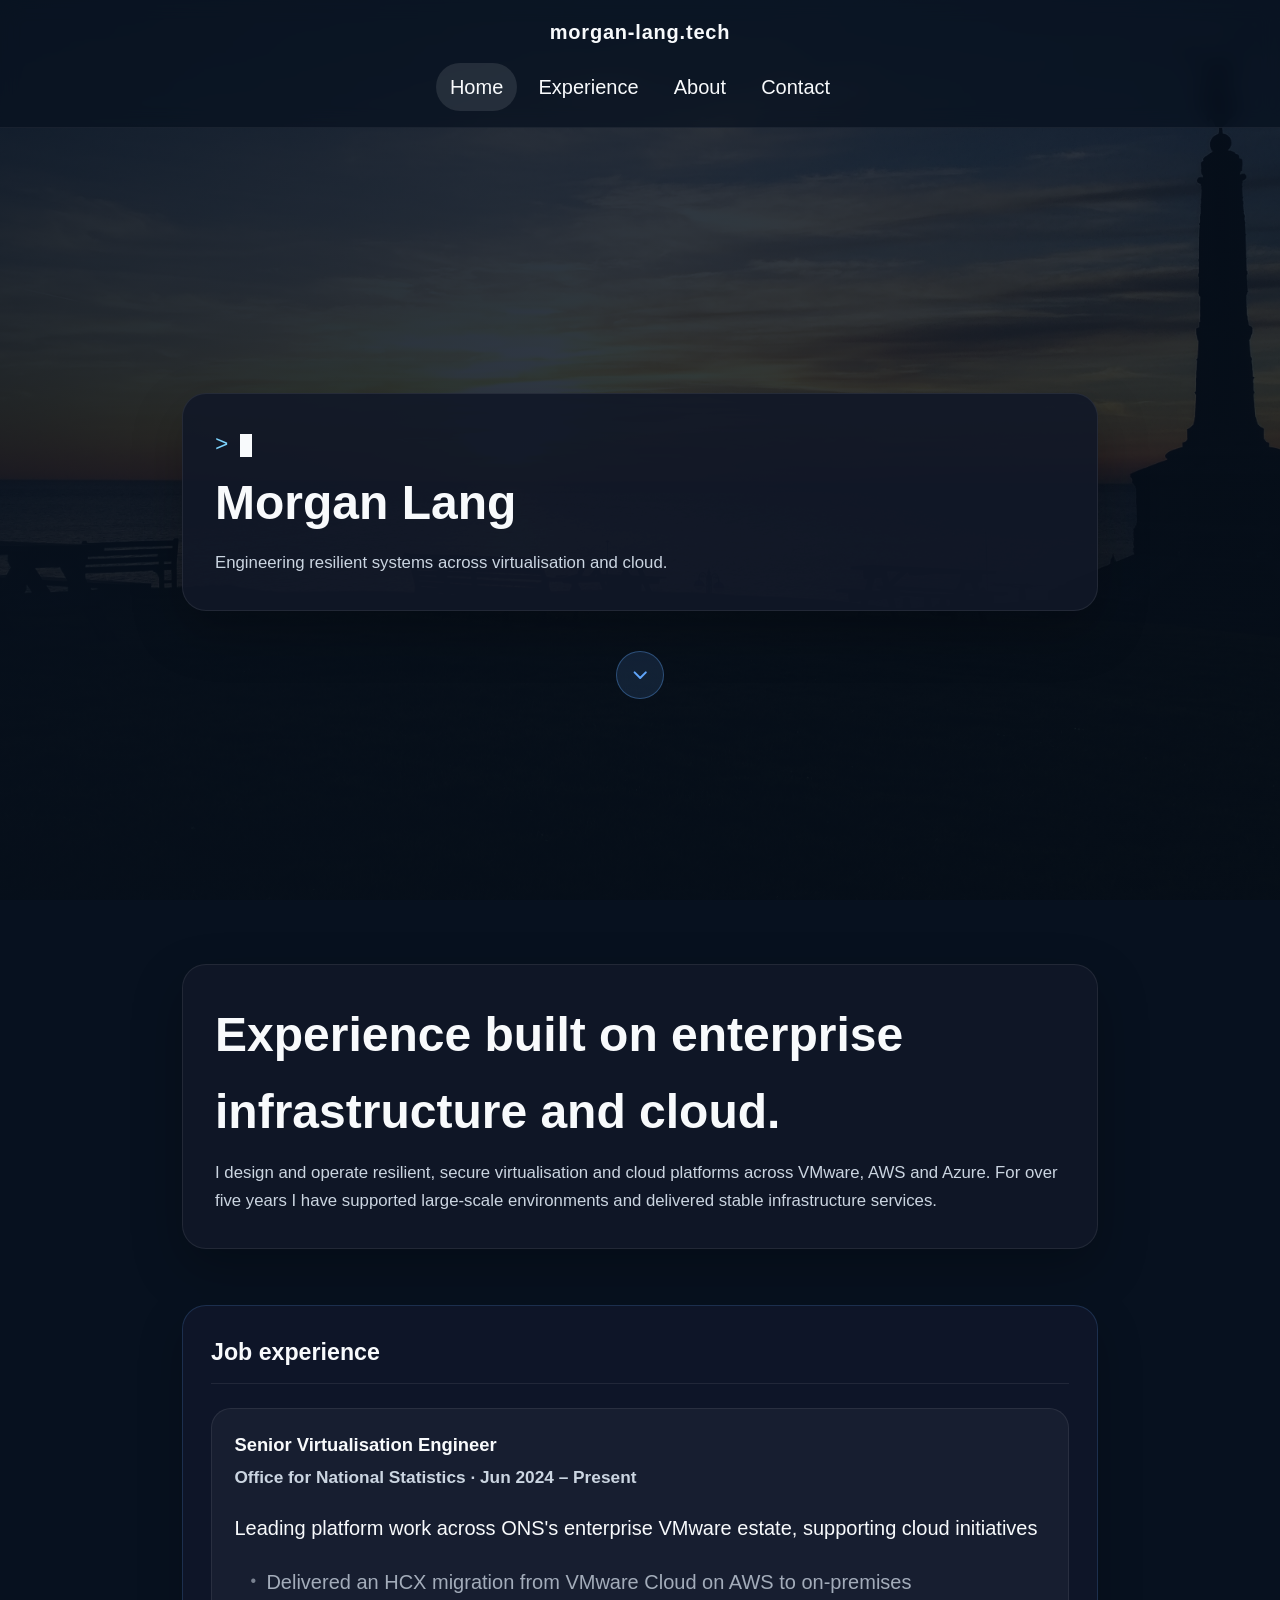
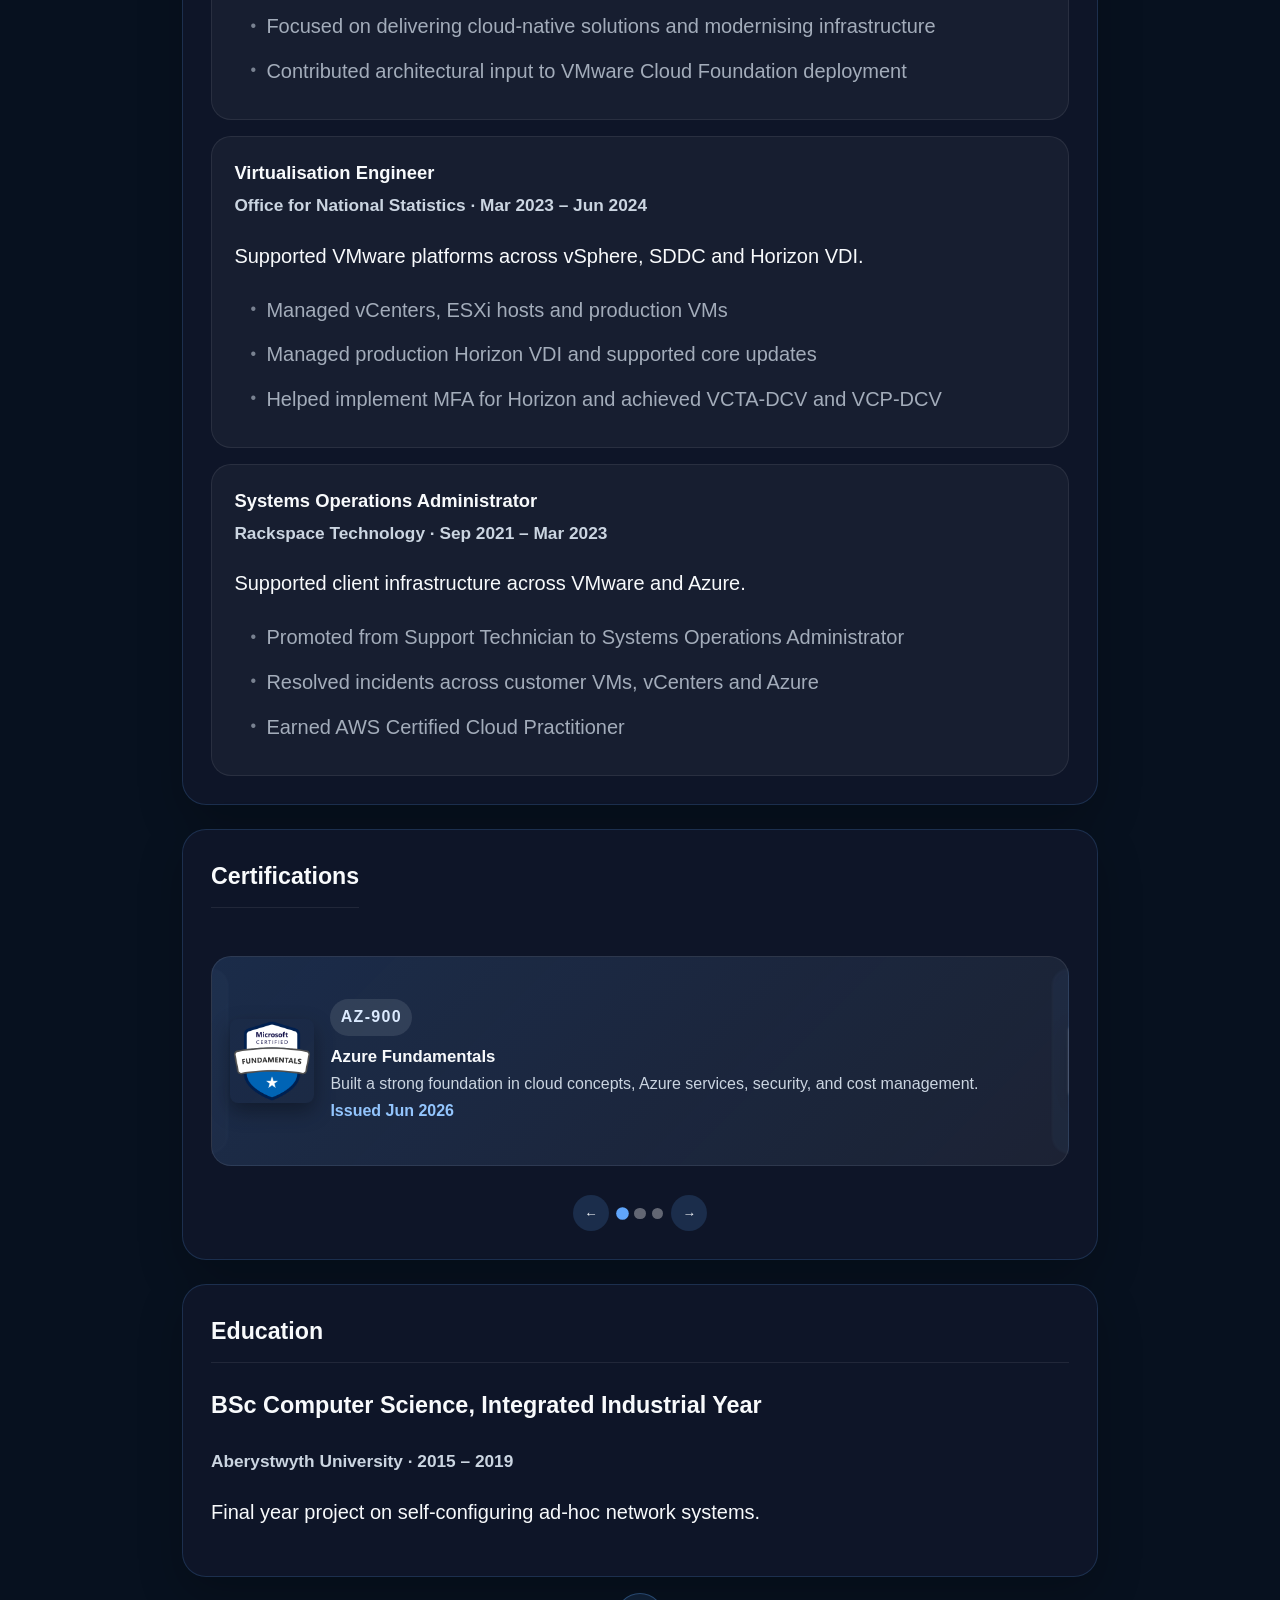
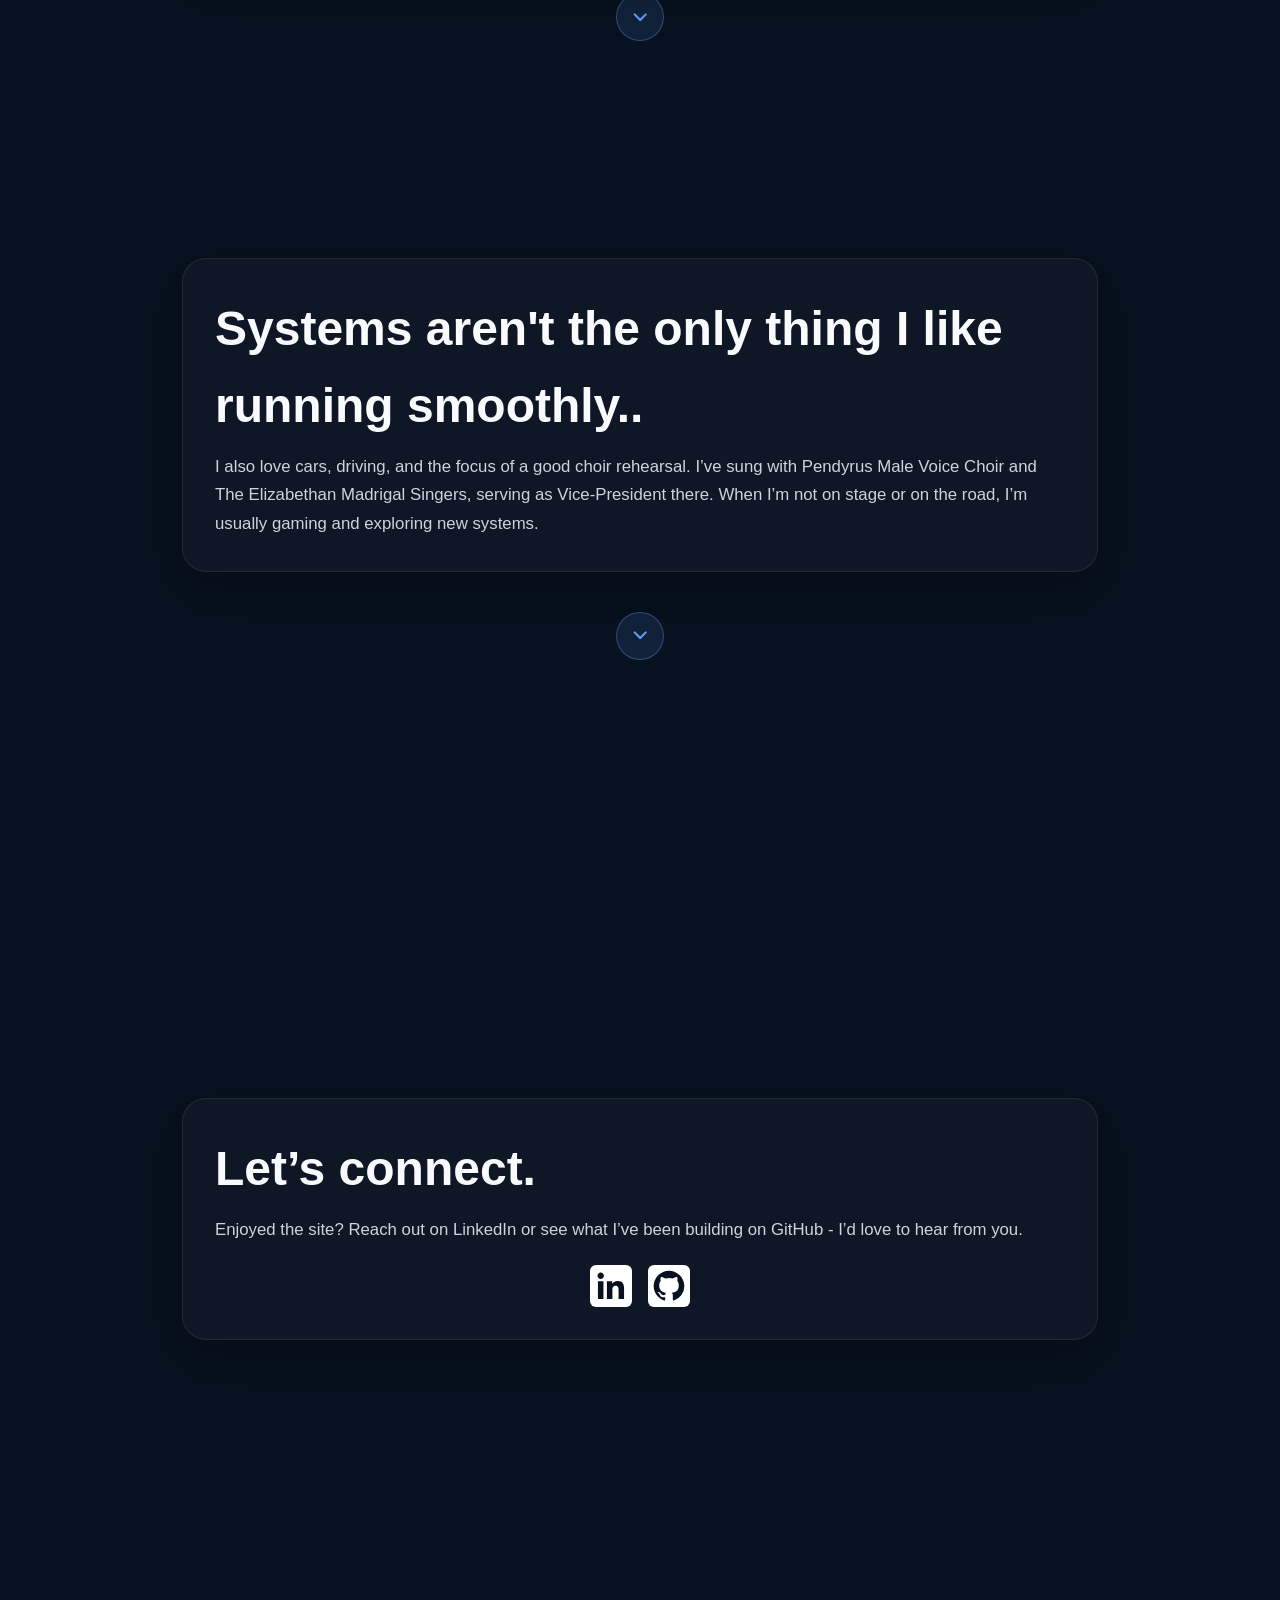
==== commit e36e6ace: "Match LinkedIn icon hover to the GitHub tile Draw the LinkedIn logo as an inline SVG on a white tile" ====
--- a/index.html
+++ b/index.html
@@ -178,10 +178,10 @@
                     <p>Enjoyed the site? Reach out on LinkedIn or see what I’ve been building on GitHub - I’d love to hear from you.</p>
                     <!-- Custom icons centred for a clear call to action -->
                     <div class="footer-social contact-social">
-                        <a href="https://uk.linkedin.com/in/morgan-lang" target="_blank" rel="noreferrer" aria-label="Visit Morgan on LinkedIn">
-                            <img src="images/InBug-White.png" alt="InBug White logo" class="linkedin-logo" loading="lazy">
+                        <a href="https://uk.linkedin.com/in/morgan-lang" target="_blank" rel="noreferrer" aria-label="Visit Morgan on LinkedIn" class="social-tile linkedin-link">
+                            <svg viewBox="1 1 22 22" fill="currentColor" aria-hidden="true"><path d="M20.447 20.452h-3.554v-5.569c0-1.328-.027-3.037-1.852-3.037-1.853 0-2.136 1.445-2.136 2.939v5.667H9.351V9h3.414v1.561h.046c.477-.9 1.637-1.85 3.37-1.85 3.601 0 4.267 2.37 4.267 4.455v6.286zM5.337 7.433c-1.144 0-2.063-.926-2.063-2.065 0-1.138.92-2.063 2.063-2.063 1.14 0 2.064.925 2.064 2.063 0 1.139-.925 2.065-2.064 2.065zm1.782 13.019H3.555V9h3.564v11.452z"/></svg>
                         </a>
-                        <a href="https://github.com/MorganLang14" target="_blank" rel="noreferrer" aria-label="Visit Morgan on GitHub" class="github-link">
+                        <a href="https://github.com/MorganLang14" target="_blank" rel="noreferrer" aria-label="Visit Morgan on GitHub" class="social-tile github-link">
                             <svg viewBox="0 0 24 24" fill="currentColor" aria-hidden="true"><path d="M12 .5C5.73.5.5 5.73.5 12c0 5.08 3.29 9.39 7.86 10.91.58.11.79-.25.79-.56 0-.27-.01-1-.02-1.96-3.2.7-3.87-1.54-3.87-1.54-.52-1.33-1.28-1.69-1.28-1.69-1.04-.71.08-.7.08-.7 1.15.08 1.76 1.18 1.76 1.18 1.03 1.76 2.69 1.25 3.35.96.1-.74.4-1.25.73-1.54-2.55-.29-5.24-1.28-5.24-5.68 0-1.25.45-2.28 1.18-3.08-.12-.29-.51-1.46.11-3.04 0 0 .97-.31 3.17 1.18a11 11 0 0 1 5.77 0c2.2-1.49 3.17-1.18 3.17-1.18.63 1.58.23 2.75.11 3.04.74.8 1.18 1.83 1.18 3.08 0 4.41-2.69 5.39-5.25 5.67.41.36.78 1.06.78 2.14 0 1.55-.01 2.8-.01 3.18 0 .31.21.67.8.56A11.5 11.5 0 0 0 23.5 12C23.5 5.73 18.27.5 12 .5z"/></svg>
                         </a>
                     </div>
--- a/css/style.css
+++ b/css/style.css
@@ -675,15 +675,19 @@
     gap: 1rem;
 }
 
-/* White tile for the GitHub mark so it matches the LinkedIn logo */
-.footer-social a.github-link {
+/* Matching white tiles for the LinkedIn and GitHub logos, turning accent blue on hover */
+.footer-social a.social-tile {
     padding: 5px;
     border-radius: 6px;
     background: #fff;
     color: var(--bg);
 }
 
-.footer-social a.github-link:hover {
+.footer-social a.linkedin-link {
+    padding: 4px;
+}
+
+.footer-social a.social-tile:hover {
     background: var(--accent);
     border-radius: 6px;
 }
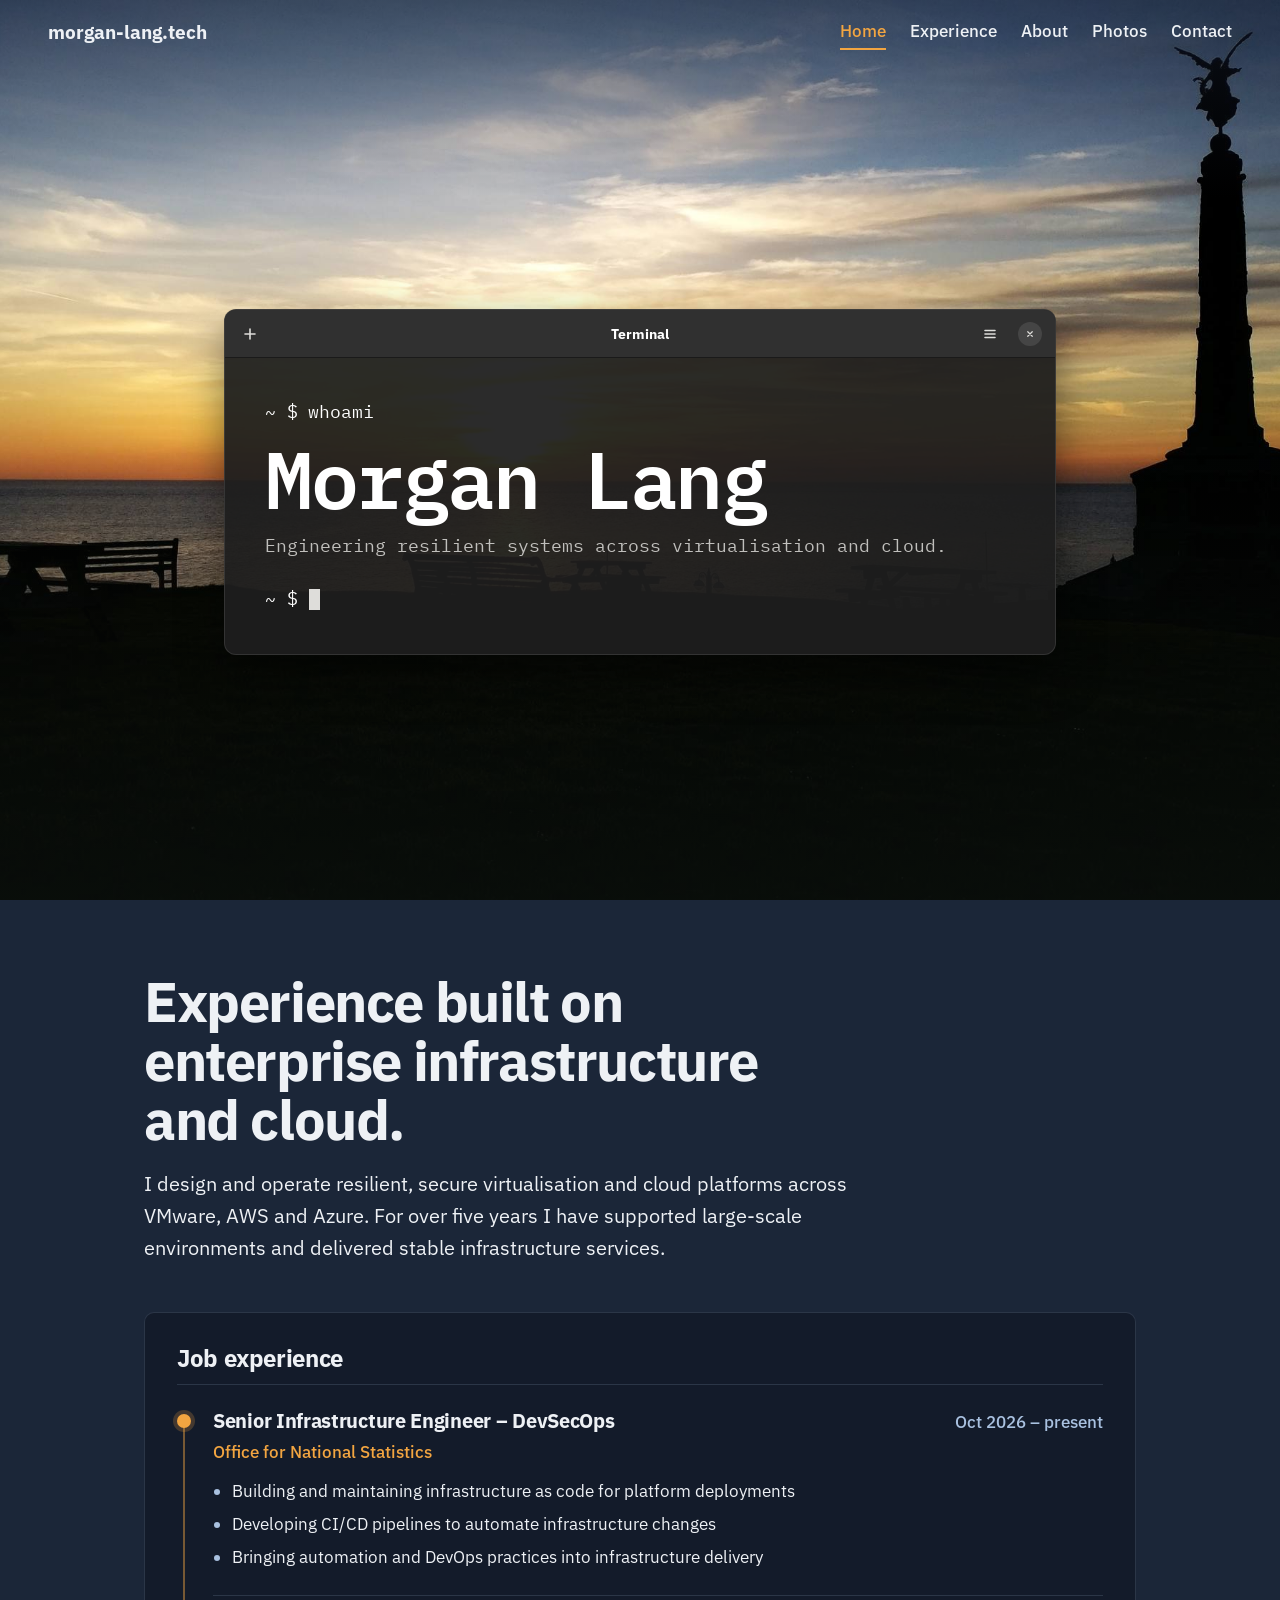
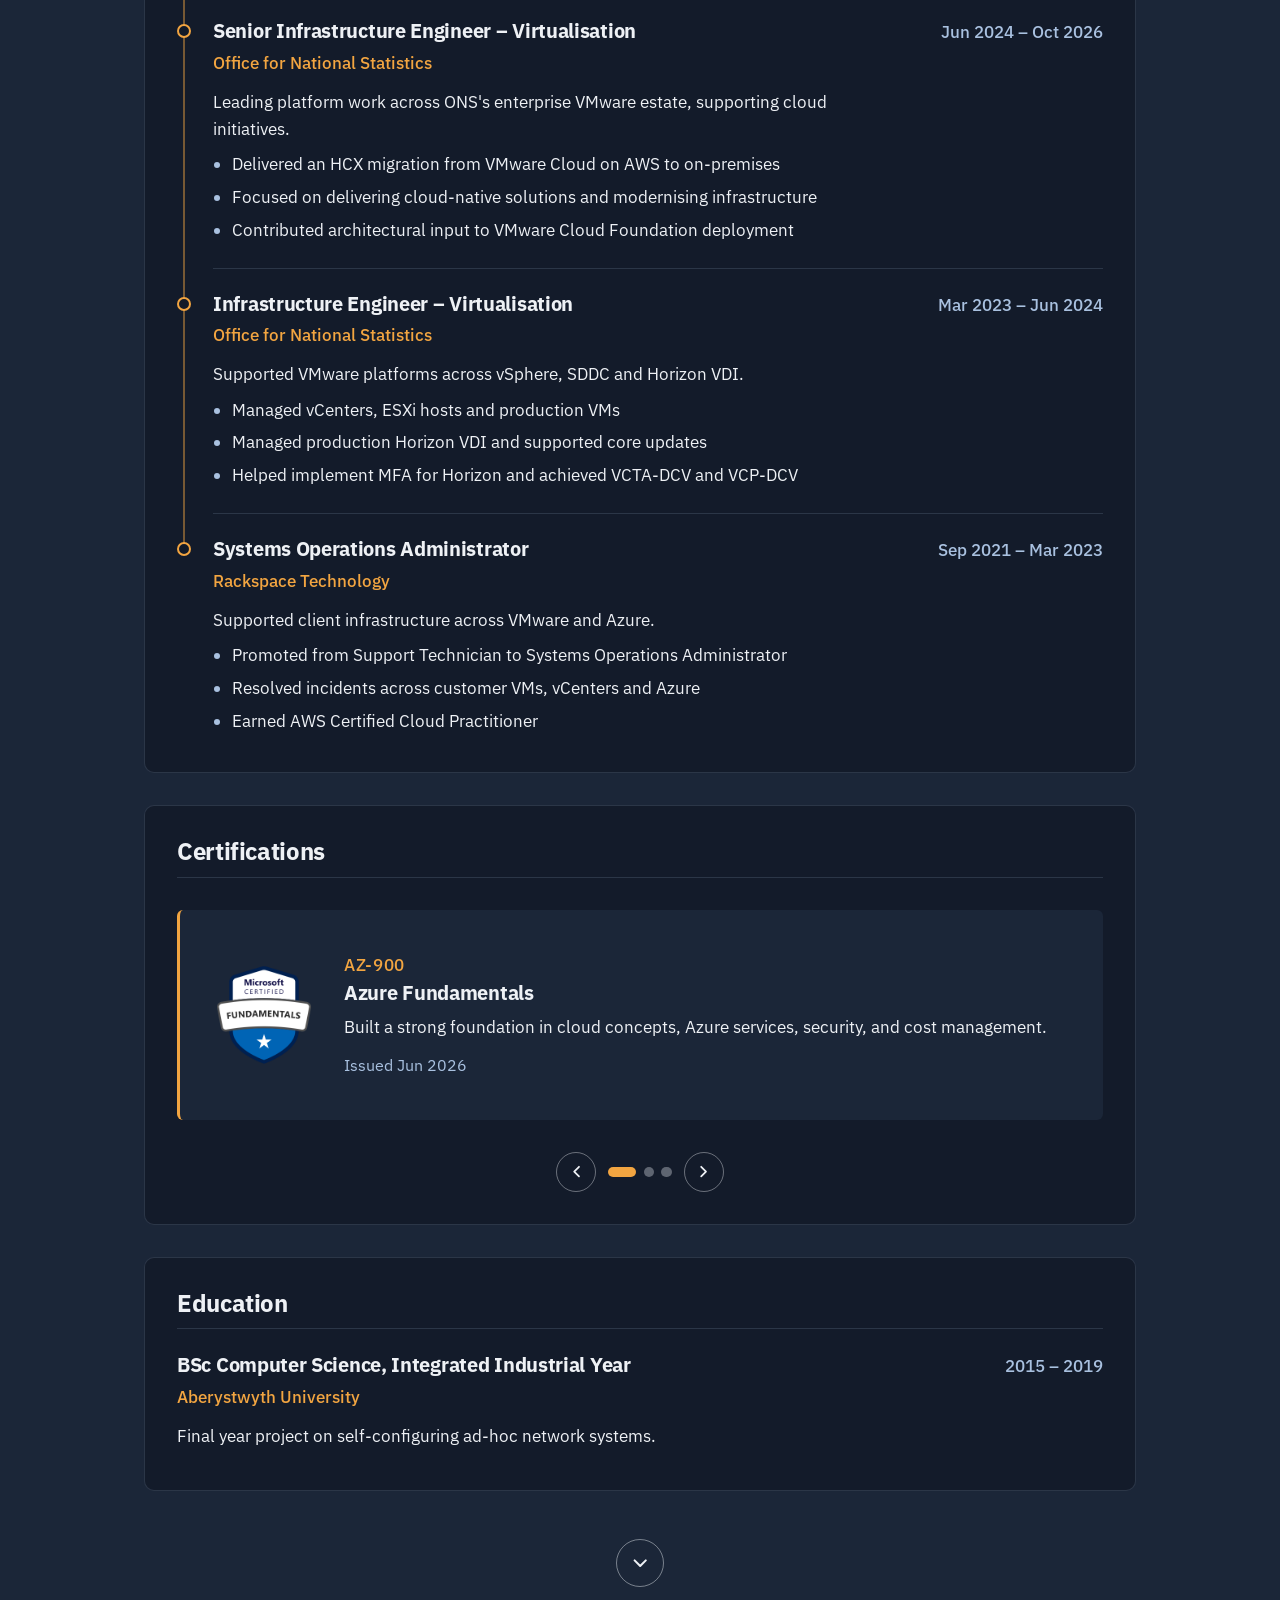
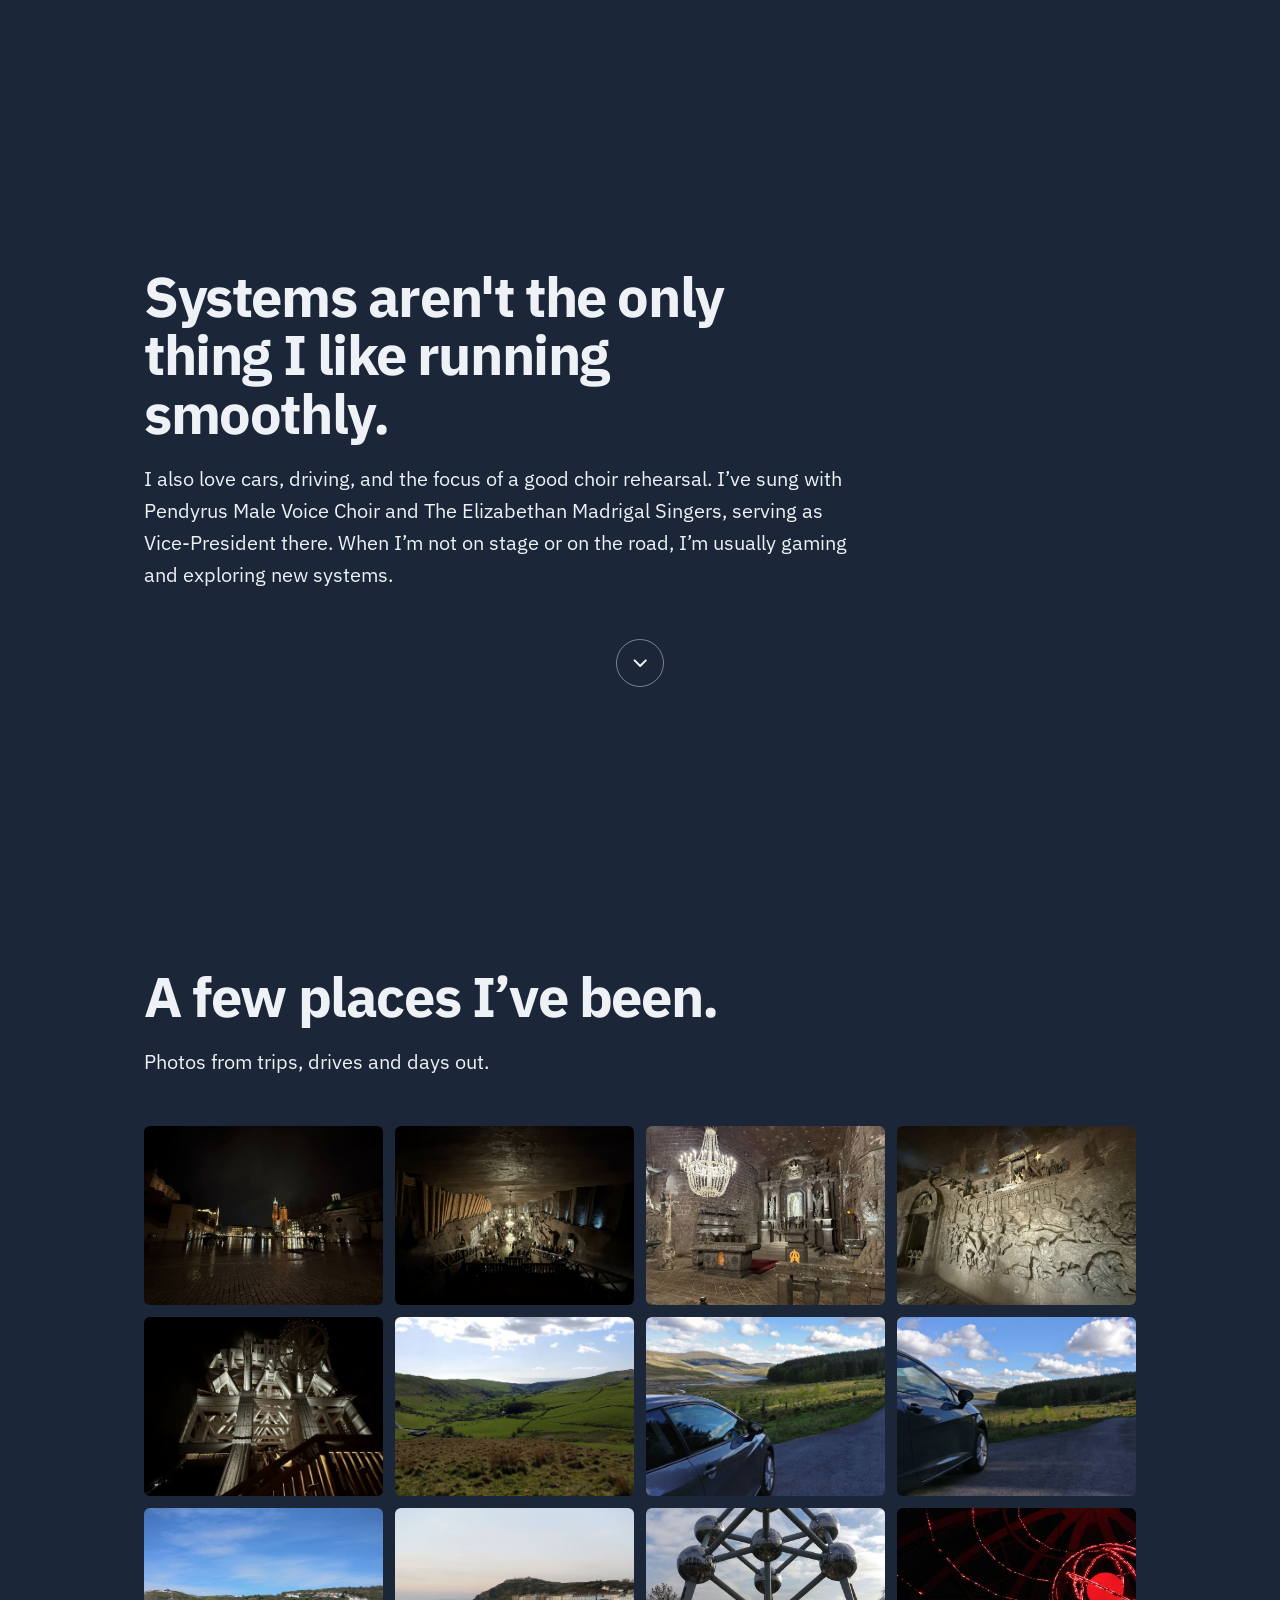
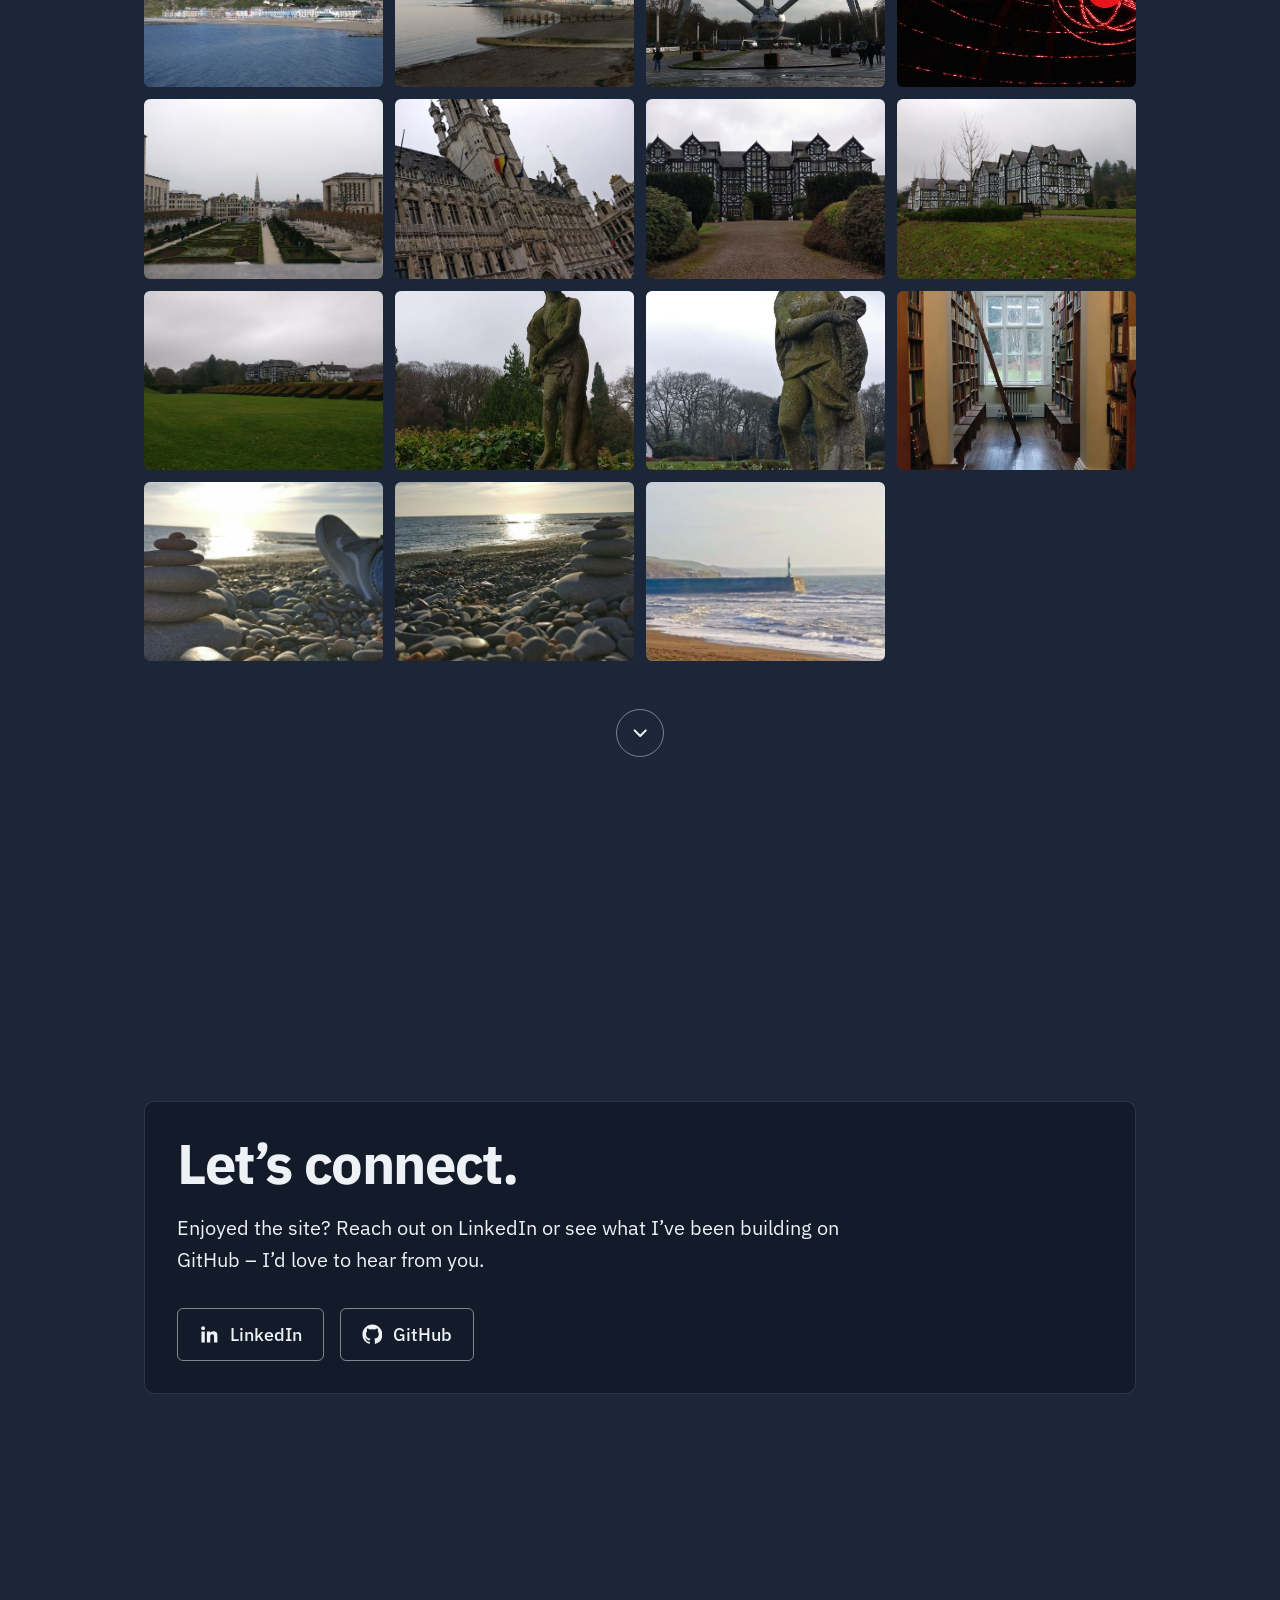
==== commit 156c65fe: "Major website redesign - terminal home page, new backgrounds and photos section - Home page is now a" ====
--- a/index.html
+++ b/index.html
@@ -6,60 +6,105 @@
         <meta content="width=device-width, initial-scale=1.0" name="viewport">
         <meta name="keywords" content="Morgan Lang, infrastructure engineer, virtualisation engineer, VMware, VCF, ESXi, Azure, AWS, DevSecOps, cloud infrastructure">
         <meta name="description" content="Morgan Lang - Infrastructure Engineer specialising in VMware, Azure and AWS, delivering resilient, secure enterprise cloud platforms.">
-
+        <meta name="theme-color" content="#1b2638">
+
+        <link rel="preconnect" href="https://fonts.googleapis.com">
+        <link rel="preconnect" href="https://fonts.gstatic.com" crossorigin>
+        <link href="https://fonts.googleapis.com/css2?family=IBM+Plex+Mono:wght@400;500;600&family=IBM+Plex+Sans:wght@400;500;600;700&display=swap" rel="stylesheet">
         <link href="css/style.css" rel="stylesheet">
         <script src="js/page-transition.js" defer></script>
     </head>
 
     <body class="site-body">
-        <!-- Sticky navigation bar with centred brand and section links -->
-        <nav class="navbar navbar-expand-lg navbar-dark" aria-label="Main navigation">
-            <div class="container-fluid">
-                <a href="#home" class="navbar-brand">morgan-lang.tech</a>
-                <div class="navbar-nav">
-                    <a href="#home" class="nav-item nav-link active">Home</a>
-                    <a href="#experience" class="nav-item nav-link">Experience</a>
-                    <a href="#about" class="nav-item nav-link">About</a>
-                    <a href="#contact" class="nav-item nav-link">Contact</a>
-                </div>
+        <!-- One photo per section, fixed behind the page and cross-faded as each section comes into view -->
+        <div class="backdrop" aria-hidden="true">
+            <div class="backdrop-layer is-active" data-section="home"></div>
+            <div class="backdrop-layer" data-section="experience"></div>
+            <div class="backdrop-layer" data-section="about"></div>
+            <div class="backdrop-layer" data-section="photos"></div>
+            <div class="backdrop-layer" data-section="contact"></div>
+        </div>
+
+        <!-- Sticky navigation bar with the brand on the left and section links on the right -->
+        <nav class="navbar" aria-label="Main navigation">
+            <a href="#home" class="navbar-brand">morgan-lang.tech</a>
+            <div class="navbar-nav">
+                <a href="#home" class="nav-link active">Home</a>
+                <a href="#experience" class="nav-link">Experience</a>
+                <a href="#about" class="nav-link">About</a>
+                <a href="#photos" class="nav-link">Photos</a>
+                <a href="#contact" class="nav-link">Contact</a>
             </div>
         </nav>
 
         <main class="page-shell">
-            <!-- Home: hero card with terminal-style animated line and main headline -->
-            <section id="home" class="page-section">
-                <div class="hero-card">
-                    <p class="eyebrow">
-                        <span class="terminal-line" data-words=",Infinitely Curious,Built on vSphere,Perpetually Provisioning,From ESXi to Cloud,Problem Solver">
-                            <span class="terminal-prompt">&gt;</span>
+            <!-- Home: a centred terminal window over the Aberystwyth photo, printing the name, tagline and typed-out phrases -->
+            <section id="home" class="page-section section-home">
+                <div class="terminal-window">
+                    <!-- GNOME-style header bar, as on Fedora's default terminal -->
+                    <div class="terminal-titlebar">
+                        <div class="terminal-buttons" aria-hidden="true">
+                            <span class="terminal-button">
+                                <svg viewBox="0 0 16 16" fill="none" stroke="currentColor" stroke-width="1.6" stroke-linecap="round"><path d="M8 3v10M3 8h10"/></svg>
+                            </span>
+                        </div>
+                        <span class="terminal-title" aria-hidden="true">Terminal</span>
+                        <div class="terminal-buttons is-end">
+                            <span class="terminal-button" aria-hidden="true">
+                                <svg viewBox="0 0 16 16" fill="none" stroke="currentColor" stroke-width="1.6" stroke-linecap="round"><path d="M3 4.5h10M3 8h10M3 11.5h10"/></svg>
+                            </span>
+                            <!-- Closing the terminal moves on to the next section -->
+                            <a href="#experience" class="terminal-button is-close" aria-label="Close the terminal and go to the Experience section">
+                                <svg viewBox="0 0 16 16" fill="none" stroke="currentColor" stroke-width="1.6" stroke-linecap="round" aria-hidden="true"><path d="M5 5l6 6M11 5l-6 6"/></svg>
+                            </a>
+                        </div>
+                    </div>
+                    <div class="terminal-body">
+                        <p class="terminal-command" aria-hidden="true"><span class="terminal-prompt">~ $</span>whoami</p>
+                        <h1 class="terminal-name">Morgan Lang</h1>
+                        <p class="terminal-output">Engineering resilient systems across virtualisation and cloud.</p>
+                        <p class="terminal-line" data-words=",Infinitely Curious,Built on vSphere,Perpetually Provisioning,From ESXi to Cloud,Problem Solver">
+                            <span class="terminal-prompt" aria-hidden="true">~ $</span>
                             <span class="terminal-text"></span>
-                            <span class="terminal-cursor"></span>
-                        </span>
-                    </p>
-                    <h1>Morgan Lang</h1>
-                    <p>Engineering resilient systems across virtualisation and cloud.</p>
-                </div>
-                <!-- Arrow to the next section -->
-                <a href="#experience" class="section-next" aria-label="Go to the Experience section">
-                    <svg viewBox="0 0 24 24" fill="none" stroke="currentColor" stroke-width="2.2" stroke-linecap="round" stroke-linejoin="round" aria-hidden="true"><path d="M6 9l6 6 6-6"/></svg>
-                </a>
-            </section>
-
-            <!-- Experience: summary, roles, certifications and education -->
-            <section id="experience" class="page-section">
-                <div class="hero-card fade-on-scroll">
-                    <h1>Experience built on enterprise infrastructure and cloud.</h1>
+                            <span class="terminal-cursor" aria-hidden="true"></span>
+                        </p>
+                    </div>
+                </div>
+            </section>
+
+            <!-- Experience: summary, then separate panels for jobs, certifications and education -->
+            <section id="experience" class="page-section section-experience">
+                <div class="section-intro">
+                    <h2>Experience built on enterprise infrastructure and cloud.</h2>
                     <p>I design and operate resilient, secure virtualisation and cloud platforms across VMware, AWS and Azure. For over five years I have supported large-scale environments and delivered stable infrastructure services.</p>
                 </div>
 
-                <div class="experience-grid">
-                    <div class="experience-card fade-on-scroll">
-                        <!-- Work experience section containing current and previous roles -->
-                        <h2>Job experience</h2>
+                <!-- Work experience panel containing current and previous roles -->
+                <div class="experience-block">
+                    <h3 class="block-heading">Job experience</h3>
+
+                    <!-- Roles newest first along a timeline rail; the current role has a filled marker -->
+                    <div class="role-timeline">
+                        <div class="role is-current">
+                            <div class="role-header">
+                                <h4>Senior Infrastructure Engineer – DevSecOps</h4>
+                                <p class="role-date">Oct 2026 – present</p>
+                            </div>
+                            <p class="role-org">Office for National Statistics</p>
+                            <ul>
+                                <li>Building and maintaining infrastructure as code for platform deployments</li>
+                                <li>Developing CI/CD pipelines to automate infrastructure changes</li>
+                                <li>Bringing automation and DevOps practices into infrastructure delivery</li>
+                            </ul>
+                        </div>
+
                         <div class="role">
-                            <h3>Senior Virtualisation Engineer</h3>
-                            <p class="role-meta">Office for National Statistics · Jun 2024 – Present</p>
-                            <p>Leading platform work across ONS's enterprise VMware estate, supporting cloud initiatives </p>
+                            <div class="role-header">
+                                <h4>Senior Infrastructure Engineer – Virtualisation</h4>
+                                <p class="role-date">Jun 2024 – Oct 2026</p>
+                            </div>
+                            <p class="role-org">Office for National Statistics</p>
+                            <p>Leading platform work across ONS's enterprise VMware estate, supporting cloud initiatives.</p>
                             <ul>
                                 <li>Delivered an HCX migration from VMware Cloud on AWS to on-premises</li>
                                 <li>Focused on delivering cloud-native solutions and modernising infrastructure</li>
@@ -68,8 +113,11 @@
                         </div>
 
                         <div class="role">
-                            <h3>Virtualisation Engineer</h3>
-                            <p class="role-meta">Office for National Statistics · Mar 2023 – Jun 2024</p>
+                            <div class="role-header">
+                                <h4>Infrastructure Engineer – Virtualisation</h4>
+                                <p class="role-date">Mar 2023 – Jun 2024</p>
+                            </div>
+                            <p class="role-org">Office for National Statistics</p>
                             <p>Supported VMware platforms across vSphere, SDDC and Horizon VDI.</p>
                             <ul>
                                 <li>Managed vCenters, ESXi hosts and production VMs</li>
@@ -79,8 +127,11 @@
                         </div>
 
                         <div class="role">
-                            <h3>Systems Operations Administrator</h3>
-                            <p class="role-meta">Rackspace Technology · Sep 2021 – Mar 2023</p>
+                            <div class="role-header">
+                                <h4>Systems Operations Administrator</h4>
+                                <p class="role-date">Sep 2021 – Mar 2023</p>
+                            </div>
+                            <p class="role-org">Rackspace Technology</p>
                             <p>Supported client infrastructure across VMware and Azure.</p>
                             <ul>
                                 <li>Promoted from Support Technician to Systems Operations Administrator</li>
@@ -89,68 +140,67 @@
                             </ul>
                         </div>
                     </div>
-
-                    <div class="experience-card fade-on-scroll">
-                        <!-- Certifications carousel heading and navigation controls -->
-                        <div class="certification-header">
-                            <h2>Certifications</h2>
-                        </div>
-
-                        <!-- Slide container for the certification cards -->
-                        <div class="certification-carousel">
-                            <article class="certification-slide is-active">
-                                <div class="certification-badge has-badge">
-                                    <img src="images/microsoft-certified-fundamentals-badge-256.png" alt="Microsoft Certified: Azure Fundamentals" class="cert-badge-image">
-                                    <div>
-                                        <span class="badge-pill">AZ-900</span>
-                                        <h3>Azure Fundamentals</h3>
-                                        <p>Built a strong foundation in cloud concepts, Azure services, security, and cost management.</p>
-                                        <div class="certification-meta">Issued Jun 2026</div>
-                                    </div>
-                                </div>
-                            </article>
-
-                            <article class="certification-slide">
-                                <div class="certification-badge has-badge">
-                                    <img src="images/vmware-certified-professional-vmware-cloud-foundati.4.png" alt="VMware Certified Professional" class="cert-badge-image">
-                                    <div>
-                                        <span class="badge-pill">VCP-VCF</span>
-                                        <h3>VMware Cloud Foundation Administrator</h3>
-                                        <p>Validated expertise in managing and operating VMware Cloud Foundation environments at scale.</p>
-                                        <div class="certification-meta">Issued Apr 2026 · Expires Apr 2029</div>
-                                    </div>
-                                </div>
-                            </article>
-
-                            <article class="certification-slide">
-                                <div class="certification-badge has-badge">
-                                    <img src="images/aws-certified-cloud-practitioner.png" alt="AWS Certified Cloud Practitioner" class="cert-badge-image">
-                                    <div>
-                                        <span class="badge-pill">CLF-C02</span>
-                                        <h3>AWS Cloud Practitioner</h3>
-                                        <p>Demonstrated practical understanding of AWS core services, architecture, and cloud operations.</p>
-                                        <div class="certification-meta">Issued Sep 2021 · Expires May 2027</div>
-                                    </div>
-                                </div>
-                            </article>
-                        </div>
-
-                        <!-- Centred navigation controls placed below the carousel -->
-                        <nav class="certification-controls" aria-label="Certification navigation">
-                            <button class="certification-nav is-prev" type="button" aria-label="Show previous certification">←</button>
-                            <div class="certification-dots" role="group" aria-label="Certification slides"></div>
-                            <button class="certification-nav is-next" type="button" aria-label="Show next certification">→</button>
-                        </nav>
-                    </div>
-
-                    <div class="experience-card fade-on-scroll">
-                        <!-- Education section with degree details -->
-                        <h2>Education</h2>
-                        <div class="education">
-                            <h3>BSc Computer Science, Integrated Industrial Year</h3>
-                            <p class="role-meta">Aberystwyth University · 2015 – 2019</p>
-                            <p>Final year project on self-configuring ad-hoc network systems.</p>
-                        </div>
+                </div>
+
+                <!-- Certifications carousel panel -->
+                <div class="experience-block">
+                    <h3 class="block-heading">Certifications</h3>
+
+                    <!-- Slide container for the certification cards -->
+                    <div class="certification-carousel">
+                        <article class="certification-slide is-active">
+                            <img src="images/badges/microsoft-certified-fundamentals-badge-256.png" alt="Microsoft Certified: Azure Fundamentals" class="cert-badge-image">
+                            <div class="certification-text">
+                                <p class="badge-code">AZ-900</p>
+                                <h4>Azure Fundamentals</h4>
+                                <p>Built a strong foundation in cloud concepts, Azure services, security, and cost management.</p>
+                                <p class="certification-meta">Issued Jun 2026</p>
+                            </div>
+                        </article>
+
+                        <article class="certification-slide">
+                            <img src="images/badges/vmware-certified-professional-vmware-cloud-foundati.4.png" alt="VMware Certified Professional" class="cert-badge-image">
+                            <div class="certification-text">
+                                <p class="badge-code">VCP-VCF</p>
+                                <h4>VMware Cloud Foundation Administrator</h4>
+                                <p>Validated expertise in managing and operating VMware Cloud Foundation environments at scale.</p>
+                                <p class="certification-meta">Issued Apr 2026, expires Apr 2029</p>
+                            </div>
+                        </article>
+
+                        <article class="certification-slide">
+                            <img src="images/badges/aws-certified-cloud-practitioner.png" alt="AWS Certified Cloud Practitioner" class="cert-badge-image">
+                            <div class="certification-text">
+                                <p class="badge-code">CLF-C02</p>
+                                <h4>AWS Cloud Practitioner</h4>
+                                <p>Demonstrated practical understanding of AWS core services, architecture, and cloud operations.</p>
+                                <p class="certification-meta">Issued Sep 2021, expires May 2027</p>
+                            </div>
+                        </article>
+                    </div>
+
+                    <!-- Navigation controls placed below the carousel -->
+                    <nav class="certification-controls" aria-label="Certification navigation">
+                        <button class="certification-nav is-prev" type="button" aria-label="Show previous certification">
+                            <svg viewBox="0 0 24 24" fill="none" stroke="currentColor" stroke-width="2.2" stroke-linecap="round" stroke-linejoin="round" aria-hidden="true"><path d="M15 6l-6 6 6 6"/></svg>
+                        </button>
+                        <div class="certification-dots" role="group" aria-label="Certification slides"></div>
+                        <button class="certification-nav is-next" type="button" aria-label="Show next certification">
+                            <svg viewBox="0 0 24 24" fill="none" stroke="currentColor" stroke-width="2.2" stroke-linecap="round" stroke-linejoin="round" aria-hidden="true"><path d="M9 6l6 6-6 6"/></svg>
+                        </button>
+                    </nav>
+                </div>
+
+                <!-- Education panel with degree details -->
+                <div class="experience-block">
+                    <h3 class="block-heading">Education</h3>
+                    <div class="role">
+                        <div class="role-header">
+                            <h4>BSc Computer Science, Integrated Industrial Year</h4>
+                            <p class="role-date">2015 – 2019</p>
+                        </div>
+                        <p class="role-org">Aberystwyth University</p>
+                        <p>Final year project on self-configuring ad-hoc network systems.</p>
                     </div>
                 </div>
                 <!-- Arrow to the next section -->
@@ -160,10 +210,55 @@
             </section>
 
             <!-- About: personal interests -->
-            <section id="about" class="page-section">
-                <div class="hero-card fade-on-scroll">
-                    <h1>Systems aren't the only thing I like running smoothly..</h1>
+            <section id="about" class="page-section section-about">
+                <div class="section-intro">
+                    <h2>Systems aren't the only thing I like running smoothly.</h2>
                     <p>I also love cars, driving, and the focus of a good choir rehearsal. I’ve sung with Pendyrus Male Voice Choir and The Elizabethan Madrigal Singers, serving as Vice-President there. When I’m not on stage or on the road, I’m usually gaming and exploring new systems.</p>
+                </div>
+                <!-- Arrow to the next section -->
+                <a href="#photos" class="section-next" aria-label="Go to the Photos section">
+                    <svg viewBox="0 0 24 24" fill="none" stroke="currentColor" stroke-width="2.2" stroke-linecap="round" stroke-linejoin="round" aria-hidden="true"><path d="M6 9l6 6 6-6"/></svg>
+                </a>
+            </section>
+
+            <!-- Photos: a grid of thumbnails that open full size in a viewer -->
+            <section id="photos" class="page-section section-photos">
+                <div class="section-intro">
+                    <h2>A few places I’ve been.</h2>
+                    <p>Photos from trips, drives and days out.</p>
+                </div>
+                <div class="photo-panel">
+                    <!--
+                        One list item per photo. The thumbnail goes in images/gallery/thumbs and the
+                        full-size copy in images/gallery/full, with the same file name in both:
+                        <li><a href="images/gallery/full/name.jpg" class="photo-link"><img src="images/gallery/thumbs/name.jpg" alt="What the photo shows" loading="lazy"></a></li>
+                    -->
+                    <ul class="photo-grid">
+                        <li><a href="images/gallery/full/krakow-main-square-at-night.jpg" class="photo-link"><img src="images/gallery/thumbs/krakow-main-square-at-night.jpg" alt="Kraków's Main Square at night, with St Mary's Basilica lit up" width="720" height="540" loading="lazy"></a></li>
+                        <li><a href="images/gallery/full/wieliczka-salt-mine-st-kinga-chapel.jpg" class="photo-link"><img src="images/gallery/thumbs/wieliczka-salt-mine-st-kinga-chapel.jpg" alt="St Kinga's Chapel, deep in the Wieliczka Salt Mine" width="720" height="540" loading="lazy"></a></li>
+                        <li><a href="images/gallery/full/wieliczka-salt-mine-chapel-altar.jpg" class="photo-link"><img src="images/gallery/thumbs/wieliczka-salt-mine-chapel-altar.jpg" alt="A chapel altar and chandelier carved from salt in the Wieliczka Salt Mine" width="720" height="540" loading="lazy"></a></li>
+                        <li><a href="images/gallery/full/wieliczka-salt-mine-salt-carving.jpg" class="photo-link"><img src="images/gallery/thumbs/wieliczka-salt-mine-salt-carving.jpg" alt="A relief carved into the salt walls of the Wieliczka Salt Mine" width="720" height="540" loading="lazy"></a></li>
+                        <li><a href="images/gallery/full/wieliczka-salt-mine-shaft-tower.jpg" class="photo-link"><img src="images/gallery/thumbs/wieliczka-salt-mine-shaft-tower.jpg" alt="The timber shaft tower and winding wheel inside the Wieliczka Salt Mine" width="540" height="720" loading="lazy"></a></li>
+                        <li><a href="images/gallery/full/nant-y-moch-valley.jpg" class="photo-link"><img src="images/gallery/thumbs/nant-y-moch-valley.jpg" alt="Green hills and a winding road in the valley near Nant-y-Moch" width="720" height="405" loading="lazy"></a></li>
+                        <li><a href="images/gallery/full/nant-y-moch-car-and-reservoir.jpg" class="photo-link"><img src="images/gallery/thumbs/nant-y-moch-car-and-reservoir.jpg" alt="My car parked above Nant-y-Moch reservoir" width="720" height="405" loading="lazy"></a></li>
+                        <li><a href="images/gallery/full/nant-y-moch-car-by-the-road.jpg" class="photo-link"><img src="images/gallery/thumbs/nant-y-moch-car-by-the-road.jpg" alt="My car on the mountain road by Nant-y-Moch" width="720" height="405" loading="lazy"></a></li>
+                        <li><a href="images/gallery/full/aberystwyth-seafront-and-constitution-hill.jpg" class="photo-link"><img src="images/gallery/thumbs/aberystwyth-seafront-and-constitution-hill.jpg" alt="Aberystwyth seafront and Constitution Hill under a blue sky" width="720" height="405" loading="lazy"></a></li>
+                        <li><a href="images/gallery/full/aberystwyth-seafront-at-dusk.jpg" class="photo-link"><img src="images/gallery/thumbs/aberystwyth-seafront-at-dusk.jpg" alt="Aberystwyth seafront at dusk" width="720" height="405" loading="lazy"></a></li>
+                        <li><a href="images/gallery/full/brussels-atomium.jpg" class="photo-link"><img src="images/gallery/thumbs/brussels-atomium.jpg" alt="The Atomium in Brussels" width="390" height="720" loading="lazy"></a></li>
+                        <li><a href="images/gallery/full/brussels-atomium-light-display.jpg" class="photo-link"><img src="images/gallery/thumbs/brussels-atomium-light-display.jpg" alt="A red light display inside the Atomium" width="720" height="350" loading="lazy"></a></li>
+                        <li><a href="images/gallery/full/brussels-mont-des-arts-gardens.jpg" class="photo-link"><img src="images/gallery/thumbs/brussels-mont-des-arts-gardens.jpg" alt="The Mont des Arts gardens, looking towards Brussels Town Hall" width="720" height="405" loading="lazy"></a></li>
+                        <li><a href="images/gallery/full/brussels-grand-place-town-hall.jpg" class="photo-link"><img src="images/gallery/thumbs/brussels-grand-place-town-hall.jpg" alt="Brussels Town Hall on the Grand-Place" width="720" height="405" loading="lazy"></a></li>
+                        <li><a href="images/gallery/full/gregynog-hall-front.jpg" class="photo-link"><img src="images/gallery/thumbs/gregynog-hall-front.jpg" alt="The black-and-white front of Gregynog Hall" width="720" height="405" loading="lazy"></a></li>
+                        <li><a href="images/gallery/full/gregynog-hall-from-the-lawn.jpg" class="photo-link"><img src="images/gallery/thumbs/gregynog-hall-from-the-lawn.jpg" alt="Gregynog Hall seen across the lawn" width="720" height="405" loading="lazy"></a></li>
+                        <li><a href="images/gallery/full/gregynog-hall-gardens.jpg" class="photo-link"><img src="images/gallery/thumbs/gregynog-hall-gardens.jpg" alt="The clipped hedges in Gregynog Hall's gardens" width="720" height="405" loading="lazy"></a></li>
+                        <li><a href="images/gallery/full/gregynog-hall-garden-statue.jpg" class="photo-link"><img src="images/gallery/thumbs/gregynog-hall-garden-statue.jpg" alt="A weathered statue in the gardens at Gregynog Hall" width="405" height="720" loading="lazy"></a></li>
+                        <li><a href="images/gallery/full/gregynog-hall-garden-statue-2.jpg" class="photo-link"><img src="images/gallery/thumbs/gregynog-hall-garden-statue-2.jpg" alt="Another of the garden statues at Gregynog Hall" width="405" height="720" loading="lazy"></a></li>
+                        <li><a href="images/gallery/full/gregynog-hall-library.jpg" class="photo-link"><img src="images/gallery/thumbs/gregynog-hall-library.jpg" alt="The library at Gregynog Hall" width="405" height="720" loading="lazy"></a></li>
+                        <li><a href="images/gallery/full/beach-stone-stack-at-sunset.jpg" class="photo-link"><img src="images/gallery/thumbs/beach-stone-stack-at-sunset.jpg" alt="A stack of stones on a pebble beach at sunset" width="720" height="405" loading="lazy"></a></li>
+                        <li><a href="images/gallery/full/beach-stone-stack-by-the-sea.jpg" class="photo-link"><img src="images/gallery/thumbs/beach-stone-stack-by-the-sea.jpg" alt="A stone stack on the beach, with the sun low over the sea" width="720" height="405" loading="lazy"></a></li>
+                        <li><a href="images/gallery/full/aberystwyth-harbour-light.jpg" class="photo-link"><img src="images/gallery/thumbs/aberystwyth-harbour-light.jpg" alt="Waves breaking by the harbour wall and its light" width="540" height="720" loading="lazy"></a></li>
+                    </ul>
+                    <p class="photo-empty">Photos are on their way.</p>
                 </div>
                 <!-- Arrow to the next section -->
                 <a href="#contact" class="section-next" aria-label="Go to the Contact section">
@@ -171,22 +266,37 @@
                 </a>
             </section>
 
-            <!-- Contact: LinkedIn and GitHub calls to action -->
-            <section id="contact" class="page-section">
-                <div class="hero-card fade-on-scroll">
-                    <h1>Let’s connect.</h1>
-                    <p>Enjoyed the site? Reach out on LinkedIn or see what I’ve been building on GitHub - I’d love to hear from you.</p>
-                    <!-- Custom icons centred for a clear call to action -->
-                    <div class="footer-social contact-social">
-                        <a href="https://uk.linkedin.com/in/morgan-lang" target="_blank" rel="noreferrer" aria-label="Visit Morgan on LinkedIn" class="social-tile linkedin-link">
+            <!-- Contact: LinkedIn and GitHub links -->
+            <section id="contact" class="page-section section-contact">
+                <div class="section-intro contact-panel">
+                    <h2>Let’s connect.</h2>
+                    <p>Enjoyed the site? Reach out on LinkedIn or see what I’ve been building on GitHub – I’d love to hear from you.</p>
+                    <div class="contact-links">
+                        <a href="https://uk.linkedin.com/in/morgan-lang" target="_blank" rel="noreferrer" class="contact-link">
                             <svg viewBox="1 1 22 22" fill="currentColor" aria-hidden="true"><path d="M20.447 20.452h-3.554v-5.569c0-1.328-.027-3.037-1.852-3.037-1.853 0-2.136 1.445-2.136 2.939v5.667H9.351V9h3.414v1.561h.046c.477-.9 1.637-1.85 3.37-1.85 3.601 0 4.267 2.37 4.267 4.455v6.286zM5.337 7.433c-1.144 0-2.063-.926-2.063-2.065 0-1.138.92-2.063 2.063-2.063 1.14 0 2.064.925 2.064 2.063 0 1.139-.925 2.065-2.064 2.065zm1.782 13.019H3.555V9h3.564v11.452z"/></svg>
+                            LinkedIn
                         </a>
-                        <a href="https://github.com/MorganLang14" target="_blank" rel="noreferrer" aria-label="Visit Morgan on GitHub" class="social-tile github-link">
+                        <a href="https://github.com/MorganLang14" target="_blank" rel="noreferrer" class="contact-link">
                             <svg viewBox="0 0 24 24" fill="currentColor" aria-hidden="true"><path d="M12 .5C5.73.5.5 5.73.5 12c0 5.08 3.29 9.39 7.86 10.91.58.11.79-.25.79-.56 0-.27-.01-1-.02-1.96-3.2.7-3.87-1.54-3.87-1.54-.52-1.33-1.28-1.69-1.28-1.69-1.04-.71.08-.7.08-.7 1.15.08 1.76 1.18 1.76 1.18 1.03 1.76 2.69 1.25 3.35.96.1-.74.4-1.25.73-1.54-2.55-.29-5.24-1.28-5.24-5.68 0-1.25.45-2.28 1.18-3.08-.12-.29-.51-1.46.11-3.04 0 0 .97-.31 3.17 1.18a11 11 0 0 1 5.77 0c2.2-1.49 3.17-1.18 3.17-1.18.63 1.58.23 2.75.11 3.04.74.8 1.18 1.83 1.18 3.08 0 4.41-2.69 5.39-5.25 5.67.41.36.78 1.06.78 2.14 0 1.55-.01 2.8-.01 3.18 0 .31.21.67.8.56A11.5 11.5 0 0 0 23.5 12C23.5 5.73 18.27.5 12 .5z"/></svg>
+                            GitHub
                         </a>
                     </div>
                 </div>
             </section>
         </main>
+
+        <!-- Full-size photo viewer, opened from the photo grid -->
+        <dialog class="photo-viewer" aria-label="Photo viewer">
+            <img class="photo-viewer-image" src="" alt="">
+            <button type="button" class="photo-viewer-button is-close" aria-label="Close photo">
+                <svg viewBox="0 0 16 16" fill="none" stroke="currentColor" stroke-width="1.6" stroke-linecap="round" aria-hidden="true"><path d="M4 4l8 8M12 4l-8 8"/></svg>
+            </button>
+            <button type="button" class="photo-viewer-button is-prev" aria-label="Previous photo">
+                <svg viewBox="0 0 24 24" fill="none" stroke="currentColor" stroke-width="2.2" stroke-linecap="round" stroke-linejoin="round" aria-hidden="true"><path d="M15 6l-6 6 6 6"/></svg>
+            </button>
+            <button type="button" class="photo-viewer-button is-next" aria-label="Next photo">
+                <svg viewBox="0 0 24 24" fill="none" stroke="currentColor" stroke-width="2.2" stroke-linecap="round" stroke-linejoin="round" aria-hidden="true"><path d="M9 6l6 6-6 6"/></svg>
+            </button>
+        </dialog>
     </body>
 </html>
--- a/css/style.css
+++ b/css/style.css
@@ -1,12 +1,29 @@
-/* Root colour palette */
+/* Palette taken from the section photos: Cardigan Bay at dusk, the setting sun, the evening sky */
 :root {
-    --bg: #07111f;
-    --panel: #111827;
-    --text: #f8fafc;
-    --muted: #cbd5e1;
-    --accent: #60a5fa;
+    --dusk: #1b2638;
+    --dusk-deep: #121a28;
+    --amber: #f2a541;
+    --sky: #a9c1e0;
+    --foam: #eef1f5;
+    --silhouette: #0e1410;
+
+    --font-display: 'IBM Plex Sans', system-ui, sans-serif;
+    --font-body: 'IBM Plex Sans', system-ui, sans-serif;
+    --font-mono: 'IBM Plex Mono', Consolas, 'Courier New', monospace;
+
+    /* Type scale */
+    --step-0: 1.0625rem;
+    --step-1: 1.25rem;
+    --step-2: 1.5rem;
+    --step-3: clamp(2.25rem, 4.5vw, 3.5rem);
+
+    --panel: rgba(18, 26, 40, 0.84);
+    --panel-line: rgba(169, 193, 224, 0.16);
+
+    --gutter: clamp(1rem, 5vw, 3rem);
+    --content: 62rem;
     /* Updated from JS to the real navbar height so anchored sections clear it */
-    --nav-height: 120px;
+    --nav-height: 72px;
 }
 
 /* Make every element follow the same box model */
@@ -19,179 +36,371 @@
     scroll-behavior: smooth;
 }
 
-@media (prefers-reduced-motion: reduce) {
-    html {
-        scroll-behavior: auto;
-    }
-}
-
-/* Page background and base text styling */
 body.site-body {
     margin: 0;
     min-height: 100vh;
-    font-family: Arial, Helvetica, sans-serif;
-    font-size: 20px;
+    font-family: var(--font-body);
+    font-size: var(--step-0);
     line-height: 1.6;
-    background: var(--bg);
-    color: var(--text);
-    opacity: 0;
-    transition: opacity 0.25s ease;
-}
-
-/* Fixed background layer so the photo stays put while sections scroll over it */
-body.site-body::before {
-    content: '';
+    background: var(--dusk);
+    color: var(--foam);
+}
+
+h1,
+h2,
+h3,
+h4 {
+    font-family: var(--font-display);
+    font-weight: 700;
+    line-height: 1.1;
+    letter-spacing: -0.015em;
+}
+
+a {
+    color: var(--sky);
+}
+
+:focus-visible {
+    outline: 2px solid var(--amber);
+    outline-offset: 3px;
+}
+
+/* ---------- Section backgrounds ---------- */
+
+/* Fixed photo layers behind the page; JS marks the layer for the section in view as active */
+.backdrop {
     position: fixed;
     inset: 0;
     z-index: -1;
-    background: linear-gradient(135deg, rgba(7, 17, 31, 0.9), rgba(7, 17, 31, 0.75)),
-        url('../images/sunset3.jpg') center/cover no-repeat;
+    background: var(--dusk);
+}
+
+.backdrop-layer {
+    position: absolute;
+    inset: 0;
+    background-size: cover;
+    background-position: center;
+    background-repeat: no-repeat;
+    opacity: 0;
+    transition: opacity 1.2s ease;
+}
+
+.backdrop-layer.is-active {
+    opacity: 1;
+}
+
+/* Darker sky behind the navbar, darker grass behind the name */
+.backdrop-layer[data-section="home"] {
+    background-image:
+        linear-gradient(to bottom, rgba(18, 26, 40, 0.55) 0%, rgba(18, 26, 40, 0) 22%, rgba(14, 20, 16, 0) 50%, rgba(14, 20, 16, 0.6) 100%),
+        url('../images/bg/home.jpg');
+    background-position: center 45%;
+}
+
+/* The other photos load after the page, so the first view only downloads one */
+.backdrop.is-loaded .backdrop-layer[data-section="experience"] {
+    background-image:
+        linear-gradient(rgba(18, 26, 40, 0.84), rgba(18, 26, 40, 0.9)),
+        url('../images/bg/experience.jpg');
+    background-position: center 60%;
+}
+
+/* Lydstep is a bright midday shot, so it is pulled down towards dusk to match the others */
+.backdrop.is-loaded .backdrop-layer[data-section="about"] {
+    background-image:
+        linear-gradient(90deg, rgba(18, 26, 40, 0.92) 0%, rgba(18, 26, 40, 0.72) 55%, rgba(18, 26, 40, 0.5) 100%),
+        linear-gradient(rgba(27, 38, 56, 0.55), rgba(27, 38, 56, 0.55)),
+        url('../images/bg/about.jpg');
+    background-blend-mode: normal, multiply, normal;
+}
+
+/* No photo behind the photos, so the grid is the only picture on screen */
+.backdrop-layer[data-section="photos"] {
+    background-image: linear-gradient(var(--dusk-deep), var(--dusk));
+}
+
+/* Kraków's dark sky sits on the left, behind the text */
+.backdrop.is-loaded .backdrop-layer[data-section="contact"] {
+    background-image:
+        linear-gradient(90deg, rgba(14, 14, 12, 0.75) 0%, rgba(14, 14, 12, 0.35) 50%, rgba(14, 14, 12, 0) 80%),
+        url('../images/bg/contact.jpg');
+    background-position: right 30%;
+}
+
+/* ---------- Navigation ---------- */
+
+/* Sits over the sky on the home screen and gains a backing once the page scrolls */
+.navbar {
+    position: sticky;
+    top: 0;
+    z-index: 10;
+    display: flex;
+    flex-wrap: wrap;
+    align-items: center;
+    justify-content: space-between;
+    gap: 0.25rem 1.5rem;
+    padding: 0.9rem var(--gutter);
+    transition: background 0.3s ease;
+}
+
+.navbar.is-scrolled {
+    background: rgba(18, 26, 40, 0.85);
+    backdrop-filter: blur(10px);
+    -webkit-backdrop-filter: blur(10px);
+}
+
+.navbar-brand {
+    font-family: var(--font-display);
+    font-weight: 700;
+    font-size: 1.2rem;
+    color: var(--foam);
+    text-decoration: none;
+}
+
+.navbar-nav {
+    display: flex;
+    flex-wrap: wrap;
+    gap: 0.25rem 1.5rem;
+}
+
+.nav-link {
+    font-family: var(--font-display);
+    font-weight: 500;
+    font-size: 1.05rem;
+    color: var(--foam);
+    text-decoration: none;
+    padding-block: 0.2rem;
+    border-bottom: 2px solid transparent;
+    transition: color 0.2s ease, border-color 0.2s ease;
+}
+
+.nav-link:hover {
+    color: var(--amber);
+}
+
+.nav-link.active {
+    color: var(--amber);
+    border-bottom-color: var(--amber);
+}
+
+/* ---------- Sections ---------- */
+
+.page-shell {
+    padding-inline: var(--gutter);
 }
 
 /* Each navigable section fills the screen below the navbar */
 .page-section {
-    min-height: calc(100vh - var(--nav-height));
+    min-height: calc(100svh - var(--nav-height));
     display: flex;
     flex-direction: column;
     justify-content: center;
-    padding-block: 2rem;
+    padding-block: clamp(3rem, 8vh, 6rem);
     scroll-margin-top: var(--nav-height);
 }
 
-body.site-body.is-visible {
-    opacity: 1;
-}
-
-body.site-body.is-exiting {
+.section-intro,
+.experience-block {
+    width: min(100%, var(--content));
+    margin-inline: auto;
+}
+
+.section-intro h2 {
+    margin: 0 0 1.25rem;
+    font-size: var(--step-3);
+    line-height: 1.05;
+    letter-spacing: -0.025em;
+    max-width: 20ch;
+}
+
+.section-intro p {
+    margin: 0;
+    max-width: 60ch;
+    font-size: var(--step-1);
+    line-height: 1.6;
+}
+
+/* Downward arrow that takes visitors to the next section */
+.section-next {
+    align-self: center;
+    display: inline-flex;
+    align-items: center;
+    justify-content: center;
+    width: 3rem;
+    height: 3rem;
+    margin-top: 3rem;
+    border-radius: 50%;
+    border: 1px solid rgba(238, 241, 245, 0.45);
+    color: var(--foam);
+    transition: color 0.2s ease, border-color 0.2s ease;
+}
+
+.section-next svg {
+    width: 1.4rem;
+    height: 1.4rem;
+}
+
+.section-next:hover {
+    color: var(--amber);
+    border-color: var(--amber);
+}
+
+/* ---------- Home ---------- */
+
+/* The terminal window is centred on the first screen; its close button leads on down the page */
+.section-home {
+    align-items: center;
+}
+
+/* Styled after Fedora's default GNOME terminal in dark mode: neutral greys, rounded window, header bar */
+.terminal-window {
+    width: min(100%, 52rem);
+    border: 1px solid rgba(255, 255, 255, 0.1);
+    border-radius: 12px;
+    overflow: hidden;
+    background: rgba(30, 30, 30, 0.94);
+    box-shadow: 0 18px 44px rgba(0, 0, 0, 0.5);
+    transition: opacity 0.25s ease, transform 0.25s ease;
+}
+
+/* Shrinks away when the close button is clicked, before the page scrolls on */
+.terminal-window.is-closing {
     opacity: 0;
-}
-
-/* Main page container for vertical and horizontal centring */
-.page-shell {
-    min-height: calc(100vh - 180px);
+    transform: scale(0.94);
+}
+
+/* Header bar: new-tab button on the left, centred title, menu and close buttons on the right */
+.terminal-titlebar {
+    display: grid;
+    grid-template-columns: 1fr auto 1fr;
+    align-items: center;
+    padding: 0.4rem 0.5rem;
+    background: #303030;
+    border-bottom: 1px solid rgba(0, 0, 0, 0.45);
+}
+
+.terminal-buttons {
     display: flex;
+    gap: 0.35rem;
+}
+
+.terminal-buttons.is-end {
+    justify-content: flex-end;
+}
+
+.terminal-button {
+    display: inline-flex;
     align-items: center;
     justify-content: center;
-    padding: 1rem 2rem 2rem;
-}
-
-/* Flow layout for longer content pages such as experience */
-.page-shell.page-shell-flow {
-    display: block;
-    min-height: auto;
-    padding: 2rem 2rem 4rem;
-    max-width: 980px;
-    margin: 0 auto;
-}
-
-.page-shell.page-shell-flow .hero-card {
-    margin: 0 auto 2rem;
-    width: 100%;
-    max-width: 980px;
-}
-
-/* Hero panels on homepage should match the width of the main content container */
-.page-shell:not(.page-shell-flow) {
-    display: block;
-    padding: 2rem 2rem 4rem;
-    max-width: 980px;
-    margin: 0 auto;
-}
-
-.page-shell:not(.page-shell-flow) .hero-card {
-    width: 100%;
-    max-width: 980px;
-    margin: 0 auto 1.5rem;
-}
-
-/* Fade-in section helper for scroll animations */
-.fade-on-scroll {
-    opacity: 0;
-    transform: translateY(24px);
-    transition: opacity 0.7s ease, transform 0.7s ease;
-}
-
-.fade-on-scroll.is-visible {
-    opacity: 1;
-    transform: translateY(0);
-}
-
-/* Hero panel styling */
-.hero-card {
-    max-width: 680px;
-    padding: 2rem 2rem 2rem;
-    border-radius: 24px;
-    background: rgba(17, 24, 39, 0.9);
-    border: 1px solid rgba(255, 255, 255, 0.08);
-    box-shadow: 0 20px 50px rgba(0, 0, 0, 0.25);
-}
-
-.hero-cover {
-    position: relative;
-    z-index: 2;
-    min-height: 360px;
+    width: 2.1rem;
+    height: 2.1rem;
+    border-radius: 6px;
+    color: #deddda;
+}
+
+.terminal-button svg {
+    width: 1rem;
+    height: 1rem;
+}
+
+/* GNOME's close button is a small filled circle */
+.terminal-button.is-close {
+    width: 1.5rem;
+    height: 1.5rem;
+    margin: 0.3rem 0.3rem 0.3rem 0.35rem;
+    border-radius: 50%;
+    background: rgba(255, 255, 255, 0.1);
+}
+
+/* The close button pulses amber, as it is the way on from the first screen */
+.terminal-button.is-close {
+    animation: close-pulse 2.4s ease-out 1.5s infinite;
+}
+
+.terminal-button.is-close:hover,
+.terminal-button.is-close:focus-visible {
+    animation: none;
+    background: var(--amber);
+    color: var(--dusk-deep);
+}
+
+@keyframes close-pulse {
+    0% {
+        background: rgba(255, 255, 255, 0.1);
+        box-shadow: 0 0 0 0 rgba(242, 165, 65, 0.7);
+    }
+    15% {
+        background: var(--amber);
+        color: var(--dusk-deep);
+    }
+    40% {
+        background: rgba(255, 255, 255, 0.1);
+        color: #deddda;
+    }
+    70%,
+    100% {
+        box-shadow: 0 0 0 0.6rem rgba(242, 165, 65, 0);
+    }
+}
+
+.terminal-button.is-close svg {
+    width: 0.75rem;
+    height: 0.75rem;
+}
+
+.terminal-title {
+    font-family: 'Cantarell', 'Adwaita Sans', var(--font-body);
+    font-weight: 700;
+    font-size: 0.9rem;
+    color: #ffffff;
+}
+
+/* Command, its output, then the live prompt with the typed-out phrases */
+.terminal-body {
+    padding: clamp(1.25rem, 4vw, 2.5rem);
+    font-family: var(--font-mono);
+    font-size: clamp(0.85rem, 1.6vw, 1.125rem);
+    color: #ffffff;
+}
+
+.terminal-command {
+    margin: 0;
+}
+
+.terminal-name {
+    margin: 0.6rem 0 0.75rem;
+    font-family: var(--font-mono);
+    font-weight: 600;
+    font-size: clamp(2.5rem, 8vw, 5rem);
+    line-height: 1.05;
+    letter-spacing: -0.03em;
+}
+
+.terminal-output {
+    margin: 0 0 1.5rem;
+    color: #c0bfbc;
+}
+
+.terminal-line {
     display: flex;
-    flex-direction: column;
-    justify-content: center;
-    align-items: center;
-    text-align: center;
-    padding: 2.25rem 2rem;
-    transition: opacity 0.9s ease, transform 0.9s ease;
-}
-
-.hero-cover.is-faded {
-    opacity: 0;
-    transform: translateY(-24px);
-}
-
-.home-secondary {
-    opacity: 0;
-    transform: translateY(28px);
-    transition: opacity 0.9s ease, transform 0.9s ease;
-}
-
-.home-secondary.is-visible {
-    opacity: 1;
-    transform: translateY(0);
-}
-
-.eyebrow {
-    margin: 0 0 0.75rem;
-    text-transform: uppercase;
-    letter-spacing: 0.28em;
-    font-size: 1rem;
-    color: var(--accent);
-}
-
-/* Terminal-style text line for the hero animation */
-.terminal-line {
-    display: inline-flex;
-    align-items: center;
-    justify-content: center;
-    min-height: 1.5em;
-    font-family: Consolas, 'Courier New', monospace;
-    font-size: 1.4rem;
-    letter-spacing: 0.12em;
-    text-transform: none;
-    max-width: 90%;
-}
-
+    align-items: center;
+    min-height: 1.6em;
+    margin: 0;
+    white-space: nowrap;
+    overflow: hidden;
+}
+
+/* Fedora's default bash prompt is uncoloured */
 .terminal-prompt {
-    color: #7dd3fc;
-    margin-right: 0.35rem;
-}
-
-.terminal-text {
-    color: var(--accent);
+    margin-right: 0.6rem;
 }
 
 .terminal-cursor {
     display: inline-block;
-    width: 0.55em;
-    height: 1em;
-    margin-left: 0.15em;
-    background: var(--text);
-    vertical-align: text-bottom;
+    width: 0.6em;
+    height: 1.15em;
+    margin-left: 0.1em;
+    background: #deddda;
     animation: blink 0.9s steps(1) infinite;
 }
 
@@ -201,177 +410,197 @@
     }
 }
 
-.hero-card h1 {
-    margin: 0 0 0.5rem;
-    font-size: clamp(2rem, 4vw, 3rem);
-}
-
-.hero-card p {
-    margin: 0;
-    font-size: 1.05rem;
-    line-height: 1.7;
-    color: var(--muted);
-}
-
-.scroll-hint {
-    display: inline-block;
-    margin-top: 1.25rem;
-    color: var(--accent);
-    text-decoration: none;
-    font-weight: 600;
-    letter-spacing: 0.05em;
-    transition: transform 0.2s ease, opacity 0.2s ease;
-}
-
-.scroll-hint:hover {
-    transform: translateY(2px);
-    opacity: 0.92;
-}
-
-.scroll-hint:focus {
-    outline: 2px solid rgba(96, 165, 250, 0.8);
-    outline-offset: 3px;
-}
-
-.page-shell {
-    min-height: auto;
-    padding: 0;
-}
-
-.page-shell:not(.page-shell-flow) .hero-card {
-    max-width: 980px;
-    margin: 0 auto 1.5rem;
-}
-
-.hero-cover .scroll-hint {
-    margin-top: auto;
-}
-
-.experience-grid {
+/* ---------- Experience ---------- */
+
+/* Separate panels for job experience, certifications and education */
+.experience-block {
     margin-top: 2rem;
-    display: grid;
-    grid-template-columns: 1fr;
-    gap: 1.5rem;
-}
-
-.experience-card {
-    padding: 1.75rem;
-    border-radius: 24px;
-    background: rgba(15, 23, 42, 0.95);
-    border: 1px solid rgba(96, 165, 250, 0.18);
-    box-shadow: 0 18px 45px rgba(0, 0, 0, 0.22);
-}
-
-.experience-card h2 {
-    margin-top: 0;
-    margin-bottom: 1.5rem;
-    font-size: 1.45rem;
-    color: var(--text);
-    border-bottom: 1px solid rgba(255, 255, 255, 0.08);
+    padding: clamp(1.25rem, 3vw, 2rem);
+    border: 1px solid var(--panel-line);
+    border-radius: 10px;
+    background: var(--panel);
+}
+
+.section-intro + .experience-block {
+    margin-top: 3rem;
+}
+
+.block-heading {
+    margin: 0 0 1.5rem;
     padding-bottom: 0.75rem;
-}
-
-.role {
-    background: rgba(255, 255, 255, 0.04);
-    border: 1px solid rgba(255, 255, 255, 0.08);
-    border-radius: 20px;
-    padding: 1.3rem 1.4rem;
-    margin-bottom: 1rem;
-}
-
-.role:last-child {
-    margin-bottom: 0;
-}
-
-.role h3 {
-    margin-top: 0;
-    margin-bottom: 0.3rem;
-    font-size: 1.15rem;
-}
-
-.role-meta {
-    margin: 0.15rem 0 1rem;
-    color: var(--muted);
-    font-size: 1.08rem;
-    font-weight: 600;
-}
-
-.experience-card ul {
-    margin: 0.75rem 0 0 1rem;
-    padding: 0;
-    color: rgba(203, 213, 225, 0.78);
-    list-style: none;
-}
-
-.experience-card li {
-    margin-bottom: 0.55rem;
-    line-height: 1.8;
-    padding-left: 1rem;
+    border-bottom: 1px solid var(--panel-line);
+    font-size: var(--step-2);
+}
+
+/* Each role is divided from the next by a rule */
+.role + .role {
+    margin-top: 1.5rem;
+    padding-top: 1.5rem;
+    border-top: 1px solid var(--panel-line);
+}
+
+/* Timeline rail down the left of the job roles: ringed markers, filled for the current role */
+.role-timeline {
+    --rail-indent: 2.25rem;
+    --marker-centre: 0.75rem;
+}
+
+.role-timeline .role {
     position: relative;
-}
-
-.experience-card li::before {
-    content: '•';
+    padding-left: var(--rail-indent);
+}
+
+/* The divider starts after the rail so the rail runs unbroken */
+.role-timeline .role + .role {
+    border-top: none;
+}
+
+.role-timeline .role + .role::after {
+    content: '';
+    position: absolute;
+    top: 0;
+    left: var(--rail-indent);
+    right: 0;
+    border-top: 1px solid var(--panel-line);
+}
+
+/* Rail from this role's marker down to the next one */
+.role-timeline .role:not(:last-child)::before {
+    content: '';
+    position: absolute;
+    left: 6px;
+    top: var(--marker-centre);
+    bottom: calc(-3rem - var(--marker-centre));
+    width: 2px;
+    background: rgba(242, 165, 65, 0.45);
+}
+
+.role-timeline .role + .role:not(:last-child)::before {
+    top: calc(1.5rem + var(--marker-centre));
+}
+
+.role-timeline .role-header::before {
+    content: '';
     position: absolute;
     left: 0;
-    top: 0.2rem;
-    color: rgba(203, 213, 225, 0.55);
-    font-size: 1rem;
-}
-
-.certification-header {
+    top: calc(var(--marker-centre) - 7px);
+    width: 14px;
+    height: 14px;
+    border-radius: 50%;
+    border: 2px solid var(--amber);
+    background: var(--dusk-deep);
+    box-sizing: border-box;
+}
+
+.role-timeline .role + .role .role-header::before {
+    top: calc(1.5rem + var(--marker-centre) - 7px);
+}
+
+.role-timeline .role.is-current .role-header::before {
+    background: var(--amber);
+    box-shadow: 0 0 0 4px rgba(242, 165, 65, 0.22);
+}
+
+.role-header {
     display: flex;
-    align-items: center;
+    flex-wrap: wrap;
+    align-items: baseline;
     justify-content: space-between;
-    gap: 1rem;
-    margin-bottom: 1rem;
-}
+    gap: 0.25rem 1.5rem;
+}
+
+.role h4 {
+    margin: 0;
+    font-size: var(--step-1);
+}
+
+.role p {
+    margin: 0 0 0.5rem;
+    max-width: 65ch;
+}
+
+.role .role-date {
+    margin: 0;
+    font-weight: 500;
+    color: var(--sky);
+    white-space: nowrap;
+}
+
+.role .role-org {
+    margin: 0.2rem 0 0.75rem;
+    font-weight: 500;
+    color: var(--amber);
+}
+
+.role ul {
+    margin: 0.5rem 0 0;
+    padding-left: 1.2rem;
+    max-width: 65ch;
+}
+
+.role li {
+    margin-bottom: 0.35rem;
+}
+.role li::marker {
+    color: var(--sky);
+}
+
+/* ---------- Certifications carousel ---------- */
 
 .certification-controls {
     display: flex;
     align-items: center;
-    justify-content: center; /* centre controls below the carousel */
-    gap: 0.5rem;
-    margin-top: 0.85rem; /* space from carousel */
-}
-
-/* Dot indicators used to switch between certification slides */
+    justify-content: center;
+    gap: 0.75rem;
+    margin-top: 1rem;
+}
+
+/* Dot indicators used to switch between certification slides; the active one stretches */
 .certification-dots {
     display: flex;
     align-items: center;
-    gap: 0.4rem;
+    gap: 0.45rem;
 }
 
 .certification-dot {
-    width: 0.7rem;
-    height: 0.7rem;
+    width: 0.65rem;
+    height: 0.65rem;
     border: none;
     border-radius: 999px;
     padding: 0;
-    background: rgba(255, 255, 255, 0.35);
+    background: rgba(238, 241, 245, 0.35);
     cursor: pointer;
-    transition: transform 0.2s ease, background 0.2s ease;
+    transition: width 0.3s ease, background 0.3s ease;
 }
 
 .certification-dot.is-active {
-    background: var(--accent);
-    transform: scale(1.15);
+    width: 1.75rem;
+    background: var(--amber);
 }
 
 .certification-nav {
-    border: none;
-    width: 2.25rem;
-    height: 2.25rem;
-    border-radius: 999px;
-    background: rgba(96, 165, 250, 0.16);
-    color: var(--text);
+    display: inline-flex;
+    align-items: center;
+    justify-content: center;
+    width: 2.5rem;
+    height: 2.5rem;
+    padding: 0;
+    border-radius: 50%;
+    border: 1px solid rgba(238, 241, 245, 0.4);
+    background: transparent;
+    color: var(--foam);
     cursor: pointer;
-    transition: transform 0.2s ease, background 0.2s ease;
+    transition: color 0.2s ease, border-color 0.2s ease;
+}
+
+.certification-nav svg {
+    width: 1.2rem;
+    height: 1.2rem;
 }
 
 .certification-nav:hover {
-    transform: translateY(-1px);
-    background: rgba(96, 165, 250, 0.24);
+    color: var(--amber);
+    border-color: var(--amber);
 }
 
 /* Slides are stacked in a single grid cell so the carousel grows to fit the tallest card */
@@ -386,20 +615,26 @@
 .certification-slide {
     grid-area: 1 / 1;
     width: 100%;
+    display: grid;
+    grid-template-columns: auto 1fr;
+    align-items: center;
+    gap: 1.75rem;
+    padding: 1.75rem 2rem;
+    border-left: 3px solid var(--amber);
+    border-radius: 6px;
+    background: var(--dusk);
     opacity: 0;
     transform: translateX(120%) scale(0.9);
     pointer-events: none;
     transition: opacity 1.1s cubic-bezier(0.22, 1, 0.36, 1), transform 1.1s cubic-bezier(0.22, 1, 0.36, 1);
     will-change: opacity, transform;
     backface-visibility: hidden;
-    filter: blur(1px);
 }
 
 .certification-slide.is-active {
     opacity: 1;
     transform: translateX(0) scale(1);
     pointer-events: auto;
-    filter: none;
     z-index: 3;
 }
 
@@ -421,411 +656,288 @@
     transform: translateX(140%) scale(0.86);
 }
 
-.certification-badge {
-    display: grid;
-    gap: 0.75rem;
-    align-items: start;
-    padding: 1.15rem;
-    border-radius: 20px;
-    background: linear-gradient(135deg, rgba(96, 165, 250, 0.16), rgba(255, 255, 255, 0.06));
-    border: 1px solid rgba(255, 255, 255, 0.08);
-    min-height: 210px;
-    height: 100%;
-}
-
-/* When a badge image exists, place it to the left of the content */
-.certification-badge.has-badge {
-    grid-template-columns: auto 1fr;
-    align-items: center;
-    gap: 1rem;
-}
-
 .cert-badge-image {
-    width: 84px;
+    width: 104px;
     height: auto;
     display: block;
-    border-radius: 8px;
-    box-shadow: 0 8px 20px rgba(0,0,0,0.35);
     object-fit: contain;
 }
 
-.badge-pill {
+.certification-text p {
+    margin: 0;
+}
+
+.badge-code {
+    font-weight: 500;
+    letter-spacing: 0.04em;
+    color: var(--amber);
+}
+
+.certification-text h4 {
+    margin: 0.2rem 0 0.6rem;
+    font-size: var(--step-1);
+}
+
+.certification-text .certification-meta {
+    margin-top: 0.75rem;
+    font-size: 1rem;
+    color: var(--sky);
+}
+
+/* ---------- Photos ---------- */
+
+.photo-panel {
+    width: min(100%, var(--content));
+    margin: 3rem auto 0;
+}
+
+.photo-grid {
+    display: grid;
+    grid-template-columns: repeat(auto-fill, minmax(14rem, 1fr));
+    gap: 0.75rem;
+    margin: 0;
+    padding: 0;
+    list-style: none;
+}
+
+/* Nothing to show until the first photo is added */
+.photo-grid:not(:has(li)),
+.photo-panel:has(.photo-grid li) .photo-empty {
+    display: none;
+}
+
+.photo-link {
+    display: block;
+    overflow: hidden;
+    border-radius: 6px;
+    background: var(--dusk-deep);
+}
+
+.photo-link img {
+    display: block;
+    width: 100%;
+    height: auto;
+    aspect-ratio: 4 / 3;
+    object-fit: cover;
+    transition: transform 0.3s ease, opacity 0.3s ease;
+}
+
+.photo-link:hover img {
+    transform: scale(1.03);
+    opacity: 0.9;
+}
+
+.photo-empty {
+    margin: 0;
+    color: var(--sky);
+}
+
+/* The viewer fills the screen with the photo and buttons around it */
+.photo-viewer {
+    width: 100vw;
+    max-width: none;
+    height: 100vh;
+    max-height: none;
+    margin: 0;
+    padding: clamp(1rem, 4vw, 3rem);
+    border: none;
+    background: transparent;
+    color: var(--foam);
+}
+
+.photo-viewer[open] {
+    display: flex;
+    align-items: center;
+    justify-content: center;
+}
+
+.photo-viewer::backdrop {
+    background: rgba(12, 17, 26, 0.94);
+}
+
+.photo-viewer-image {
+    display: block;
+    max-width: min(100%, 90rem);
+    max-height: calc(100vh - 6rem);
+    border-radius: 6px;
+    object-fit: contain;
+}
+
+.photo-viewer-button {
+    position: absolute;
     display: inline-flex;
-    align-self: flex-start;
-    width: max-content;
-    padding: 0.35rem 0.65rem;
-    border-radius: 999px;
-    background: rgba(255, 255, 255, 0.1);
-    color: #dbeafe;
-    font-size: 1rem;
-    font-weight: 600;
-    letter-spacing: 0.08em;
-    text-transform: uppercase;
-}
-
-/* Keep a consistent gap between the certification type pill and the title below it */
-.certification-badge .badge-pill {
-    margin-bottom: 0.5rem;
-}
-
-.certification-badge h3 {
-    margin: 0;
-    font-size: 1.05rem;
-}
-
-.certification-badge p {
-    margin: 0;
-    color: var(--muted);
-    font-size: 1rem;
-    line-height: 1.7;
-    text-align: left;
-}
-
-.certification-meta {
-    color: #93c5fd;
-    font-size: 1rem;
-    font-weight: 600;
-}
-
-.navbar {
-    background: transparent !important;
-    border-bottom: none;
-    padding: 1rem 1.5rem;
-}
-
-.navbar .container-fluid {
+    align-items: center;
+    justify-content: center;
+    width: 2.75rem;
+    height: 2.75rem;
+    padding: 0;
+    border: 1px solid var(--panel-line);
+    border-radius: 50%;
+    background: var(--panel);
+    color: var(--foam);
+    cursor: pointer;
+}
+
+.photo-viewer-button:hover {
+    background: var(--amber);
+    border-color: var(--amber);
+    color: var(--dusk-deep);
+}
+
+.photo-viewer-button svg {
+    width: 1.25rem;
+    height: 1.25rem;
+}
+
+.photo-viewer-button.is-close {
+    top: 1rem;
+    right: 1rem;
+}
+
+.photo-viewer-button.is-prev,
+.photo-viewer-button.is-next {
+    top: 50%;
+    transform: translateY(-50%);
+}
+
+.photo-viewer-button.is-prev {
+    left: 1rem;
+}
+
+.photo-viewer-button.is-next {
+    right: 1rem;
+}
+
+/* ---------- Contact ---------- */
+
+/* Same panel as the experience blocks */
+.contact-panel {
+    padding: clamp(1.25rem, 3vw, 2rem);
+    border: 1px solid var(--panel-line);
+    border-radius: 10px;
+    background: var(--panel);
+}
+
+.contact-links {
     display: flex;
-    flex-direction: column;
-    align-items: center;
-    justify-content: center;
-    gap: 0.75rem;
-    position: relative;
-}
-
-.navbar-brand {
-    color: var(--text) !important;
-    font-weight: 700;
-    letter-spacing: 0.04em;
+    flex-wrap: wrap;
+    gap: 1rem;
+    margin-top: 2rem;
+}
+
+.contact-link {
+    display: inline-flex;
+    align-items: center;
+    gap: 0.65rem;
+    padding: 0.7rem 1.3rem;
+    border: 1px solid rgba(238, 241, 245, 0.5);
+    border-radius: 6px;
+    font-family: var(--font-display);
+    font-weight: 500;
+    font-size: 1.1rem;
+    color: var(--foam);
     text-decoration: none;
-    margin-bottom: 0.2rem;
-}
-
-.navbar-nav {
-    display: flex;
-    align-items: center;
-    justify-content: center;
-    flex-wrap: wrap;
-    gap: 0.5rem;
-    width: 100%;
-    margin: 0 auto;
-}
-
-.nav-link {
-    color: var(--text) !important;
-    padding: 0.5rem 0.85rem;
-    border-radius: 999px;
-    text-decoration: none;
-    transition: background 0.2s ease;
-}
-
-.nav-link:hover,
-.nav-link.active {
-    background: rgba(255, 255, 255, 0.1);
-}
-
-.footer {
-    background: rgba(2, 6, 23, 0.96);
-    color: var(--text);
-    padding: 2rem 0;
-    border-top: 1px solid rgba(255, 255, 255, 0.08);
-}
-
-.footer-info h2 {
-    margin: 0 0 1rem;
-    font-size: 1.4rem;
-}
-
-.footer-social a {
-    display: inline-flex;
-    align-items: center;
-    justify-content: center;
-    width: 56px;
-    height: 56px;
-    padding: 8px;
-    border-radius: 50%;
-    background: rgba(255, 255, 255, 0.08);
-    color: var(--text);
-    text-decoration: none;
-    transition: border-radius 0.25s ease, background 0.25s ease;
-}
-
-.footer-social svg,
-.footer-social img.linkedin-logo {
-    width: 42px;
-    height: 42px;
-    display: block;
-    position: relative;
-    z-index: 1;
-}
-
-.footer-social a:hover {
-    background: var(--accent);
-    border-radius: 16px;
-}
-
-.contact-social {
-    display: flex;
-    justify-content: center;
-}
-
-.navbar {
-    background: transparent !important;
-    border-bottom: none;
-    padding: 1rem 1.5rem;
-}
-
-.navbar .container-fluid {
-    display: flex;
-    flex-direction: column;
-    align-items: center;
-    justify-content: center;
-    gap: 0.75rem;
-    position: relative;
-}
-
-.navbar-brand {
-    color: var(--text) !important;
-    font-weight: 700;
-    letter-spacing: 0.04em;
-    text-decoration: none;
-    margin-bottom: 0.2rem;
-}
-
-.navbar-nav {
-    display: flex;
-    align-items: center;
-    justify-content: center;
-    flex-wrap: wrap;
-    gap: 0.5rem;
-    width: 100%;
-    margin: 0 auto;
-}
-
-.nav-link {
-    color: var(--text) !important;
-    padding: 0.5rem 0.85rem;
-    border-radius: 999px;
-    text-decoration: none;
-    transition: background 0.2s ease;
-}
-
-.nav-link:hover,
-.nav-link.active {
-    background: rgba(255, 255, 255, 0.1);
-}
-
-.footer {
-    background: rgba(2, 6, 23, 0.96);
-    color: var(--text);
-    padding: 2rem 0;
-    border-top: 1px solid rgba(255, 255, 255, 0.08);
-}
-
-.footer-info h2 {
-    margin: 0 0 1rem;
-    font-size: 1.4rem;
-}
-
-.footer-social a {
-    display: inline-flex;
-    align-items: center;
-    justify-content: center;
-    width: 42px;
-    height: 42px;
-    border-radius: 50%;
-    background: rgba(255, 255, 255, 0.08);
-    color: var(--text);
-    text-decoration: none;
-}
-
-.footer-social svg,
-.footer-social img.linkedin-logo {
-    width: 42px;
-    height: 42px;
-    display: block;
-}
-
-.footer-social a {
-    border-radius: 50%;
-    transition: border-radius 0.25s ease, background 0.25s ease;
-}
-
-.footer-social a:hover {
-    background: var(--accent);
-    border-radius: 16px;
-}
-
-.contact-social {
-    display: flex;
-    justify-content: center;
-}
-
-.contact-social {
-    margin-top: 1.25rem;
-    gap: 1rem;
-}
-
-/* Matching white tiles for the LinkedIn and GitHub logos, turning accent blue on hover */
-.footer-social a.social-tile {
-    padding: 5px;
-    border-radius: 6px;
-    background: #fff;
-    color: var(--bg);
-}
-
-.footer-social a.linkedin-link {
-    padding: 4px;
-}
-
-.footer-social a.social-tile:hover {
-    background: var(--accent);
-    border-radius: 6px;
-}
-
-/* Keep the menu bar pinned to the top while scrolling between sections */
-.navbar {
-    position: sticky;
-    top: 0;
-    z-index: 10;
-    background: rgba(7, 17, 31, 0.72) !important;
-    backdrop-filter: blur(10px);
-    -webkit-backdrop-filter: blur(10px);
-    border-bottom: 1px solid rgba(255, 255, 255, 0.06);
-}
-
-/* Downward arrow that takes visitors to the next section */
-.section-next {
-    align-self: center;
-    display: inline-flex;
-    align-items: center;
-    justify-content: center;
-    width: 3rem;
-    height: 3rem;
-    margin-top: 1rem;
-    border-radius: 999px;
-    border: 1px solid rgba(96, 165, 250, 0.35);
-    background: rgba(96, 165, 250, 0.12);
-    color: var(--accent);
-    text-decoration: none;
-    animation: nudge 2.4s ease-in-out infinite;
-    transition: background 0.2s ease, border-color 0.2s ease;
-}
-
-.section-next svg {
-    width: 1.4rem;
-    height: 1.4rem;
-}
-
-.section-next:hover {
-    background: rgba(96, 165, 250, 0.24);
-    border-color: rgba(96, 165, 250, 0.6);
-}
-
-.section-next:focus-visible {
-    outline: 2px solid rgba(96, 165, 250, 0.8);
-    outline-offset: 3px;
-}
-
-@keyframes nudge {
-    0%, 100% {
-        transform: translateY(0);
-    }
-    50% {
-        transform: translateY(6px);
+    transition: background 0.2s ease, color 0.2s ease, border-color 0.2s ease;
+}
+
+.contact-link svg {
+    width: 1.3rem;
+    height: 1.3rem;
+}
+
+.contact-link:hover {
+    background: var(--amber);
+    border-color: var(--amber);
+    color: var(--dusk-deep);
+}
+
+/* ---------- Smaller screens ---------- */
+
+@media (max-width: 720px) {
+    /* Narrow screens show the middle of each photo, so tint evenly rather than from the left */
+    .backdrop.is-loaded .backdrop-layer[data-section="about"] {
+        background-image:
+            linear-gradient(rgba(18, 26, 40, 0.8), rgba(18, 26, 40, 0.8)),
+            linear-gradient(rgba(27, 38, 56, 0.55), rgba(27, 38, 56, 0.55)),
+            url('../images/bg/about.jpg');
+    }
+
+    .backdrop.is-loaded .backdrop-layer[data-section="contact"] {
+        background-image:
+            linear-gradient(rgba(14, 14, 12, 0.6), rgba(14, 14, 12, 0.6)),
+            url('../images/bg/contact.jpg');
+        background-position: 70% center;
+    }
+}
+
+@media (max-width: 600px) {
+    /* Brand on its own row, links below it */
+    .navbar {
+        padding-block: 0.6rem;
+    }
+
+    .navbar-nav {
+        width: 100%;
+        justify-content: space-between;
+        gap: 0.25rem 0.75rem;
+    }
+
+    .nav-link {
+        font-size: 0.95rem;
+    }
+
+    /* Smaller terminal text so the longest phrase fits on one line */
+    .terminal-body {
+        font-size: 0.8rem;
+    }
+
+    .terminal-name {
+        font-size: 2.6rem;
+    }
+
+    .home-tagline,
+    .section-intro p {
+        font-size: var(--step-0);
+    }
+
+    /* Two small columns rather than one long one */
+    .photo-grid {
+        grid-template-columns: repeat(2, 1fr);
+        gap: 0.5rem;
+    }
+
+    .certification-slide {
+        grid-template-columns: 1fr;
+        justify-items: start;
+        gap: 1rem;
+        padding: 1.4rem 1.25rem;
+    }
+
+    .cert-badge-image {
+        width: 80px;
     }
 }
 
 @media (prefers-reduced-motion: reduce) {
-    .section-next {
+    html {
+        scroll-behavior: auto;
+    }
+
+    .backdrop-layer,
+    .terminal-window,
+    .photo-link img,
+    .certification-slide,
+    .certification-dot {
+        transition: none;
+    }
+
+    .terminal-cursor {
         animation: none;
     }
-}
-
-/* Phone layout: tighter spacing and stacked certification cards */
-@media (max-width: 600px) {
-    body.site-body {
-        font-size: 18px;
-    }
-
-    .page-shell:not(.page-shell-flow) {
-        padding: 1rem 1rem 3rem;
-    }
-
-    /* Fit all four menu links on one row */
-    .navbar {
-        padding: 0.75rem 0.75rem;
-    }
-
-    .navbar .container-fluid {
-        gap: 0.4rem;
-    }
-
-    .navbar-nav {
-        gap: 0.15rem;
-    }
-
-    .nav-link {
-        padding: 0.4rem 0.6rem;
-        font-size: 0.9rem;
-    }
-
-    /* Keep the typing line on one row with the cursor beside the text */
-    .terminal-line {
-        font-size: 1rem;
-        letter-spacing: 0.06em;
-        max-width: 100%;
-        white-space: nowrap;
-    }
-
-    .hero-card,
-    .experience-card {
-        padding: 1.4rem 1.25rem;
-        border-radius: 20px;
-    }
-
-    .role {
-        padding: 1rem 1.1rem;
-    }
-
-    .experience-card ul {
-        margin-left: 0;
-    }
-
-    .certification-badge,
-    .certification-badge.has-badge {
-        grid-template-columns: 1fr;
-        justify-items: center;
-        text-align: center;
-        gap: 0.85rem;
-        padding: 1.25rem 1rem;
-    }
-
-    .cert-badge-image {
-        width: 72px;
-    }
-
-    .certification-badge h3 {
-        margin-bottom: 0.4rem;
-    }
-
-    .certification-badge p {
-        text-align: center;
-        margin-bottom: 0.5rem;
-    }
-}
-
-.footer-note {
-    margin: 0;
-    color: var(--muted);
-    text-align: center;
-}
+
+    /* A steady amber ring in place of the pulse */
+    .terminal-button.is-close {
+        animation: none;
+        box-shadow: 0 0 0 2px var(--amber);
+    }
+}
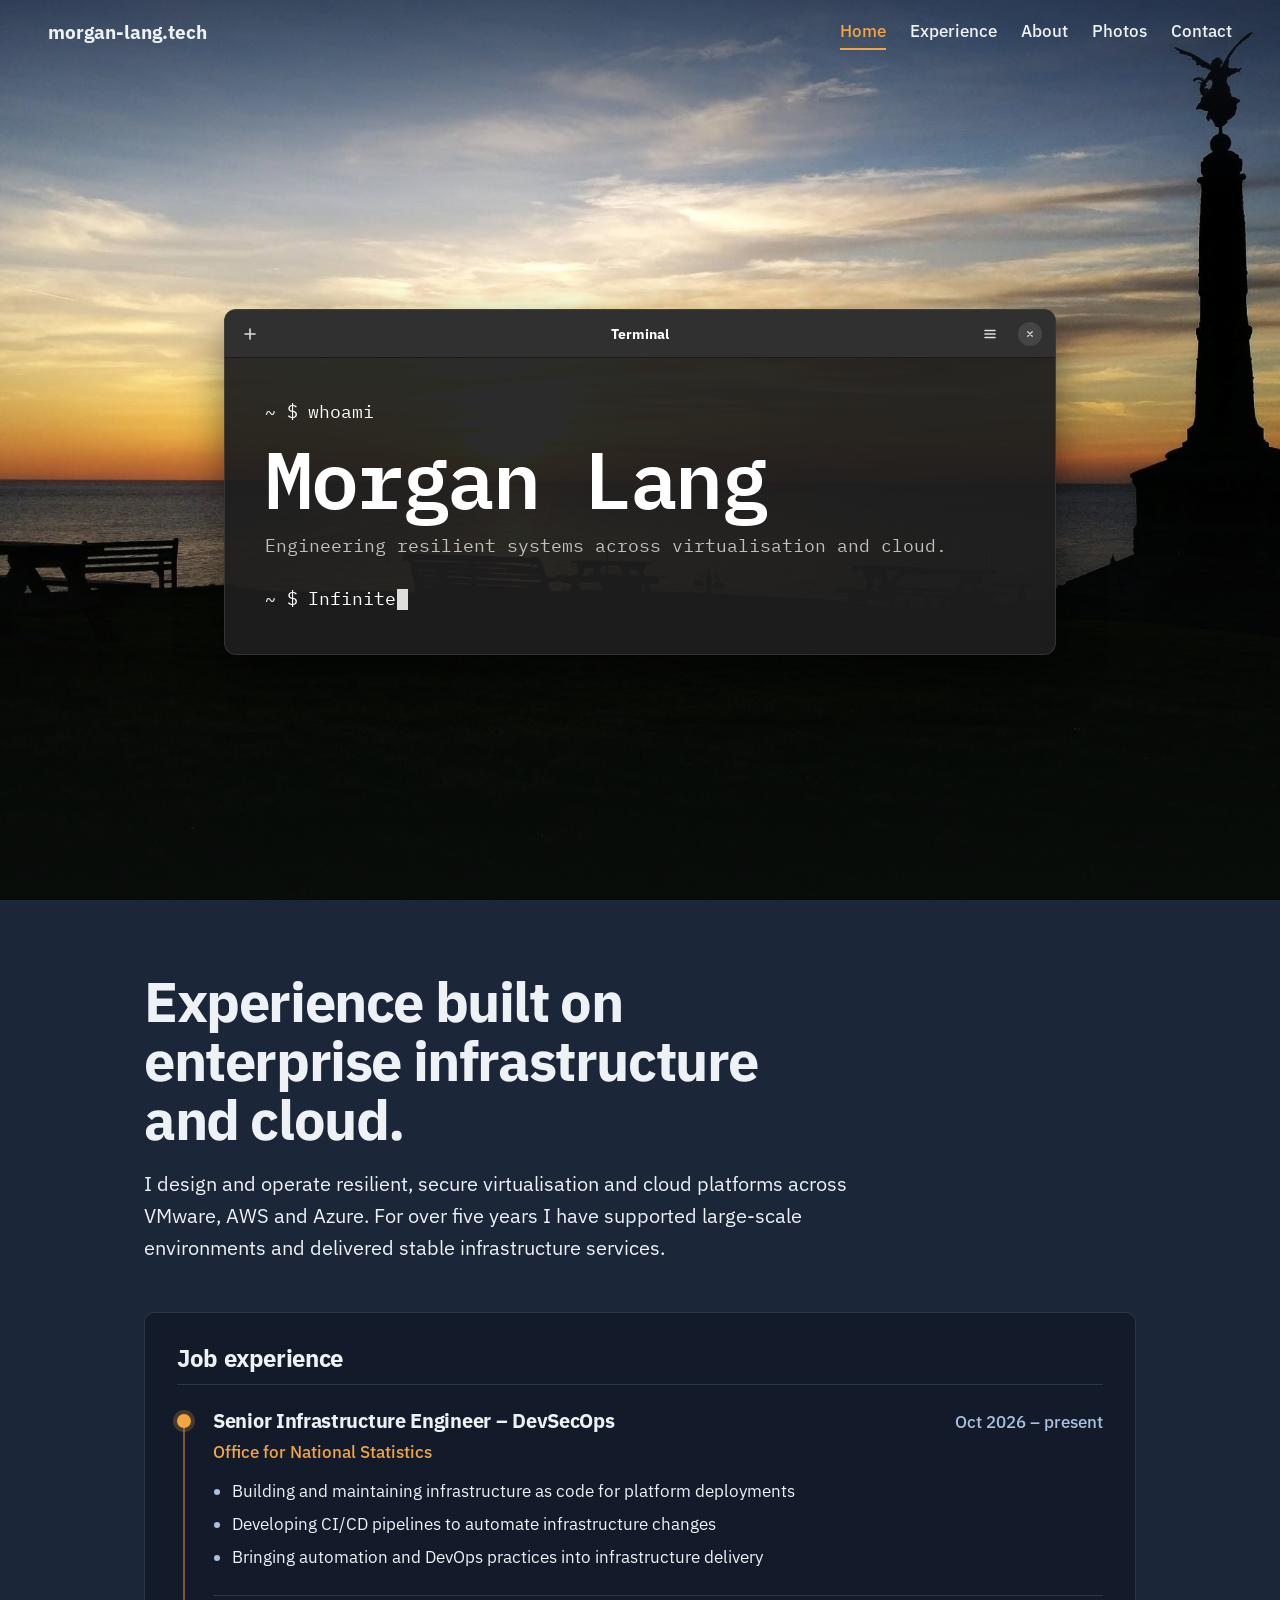
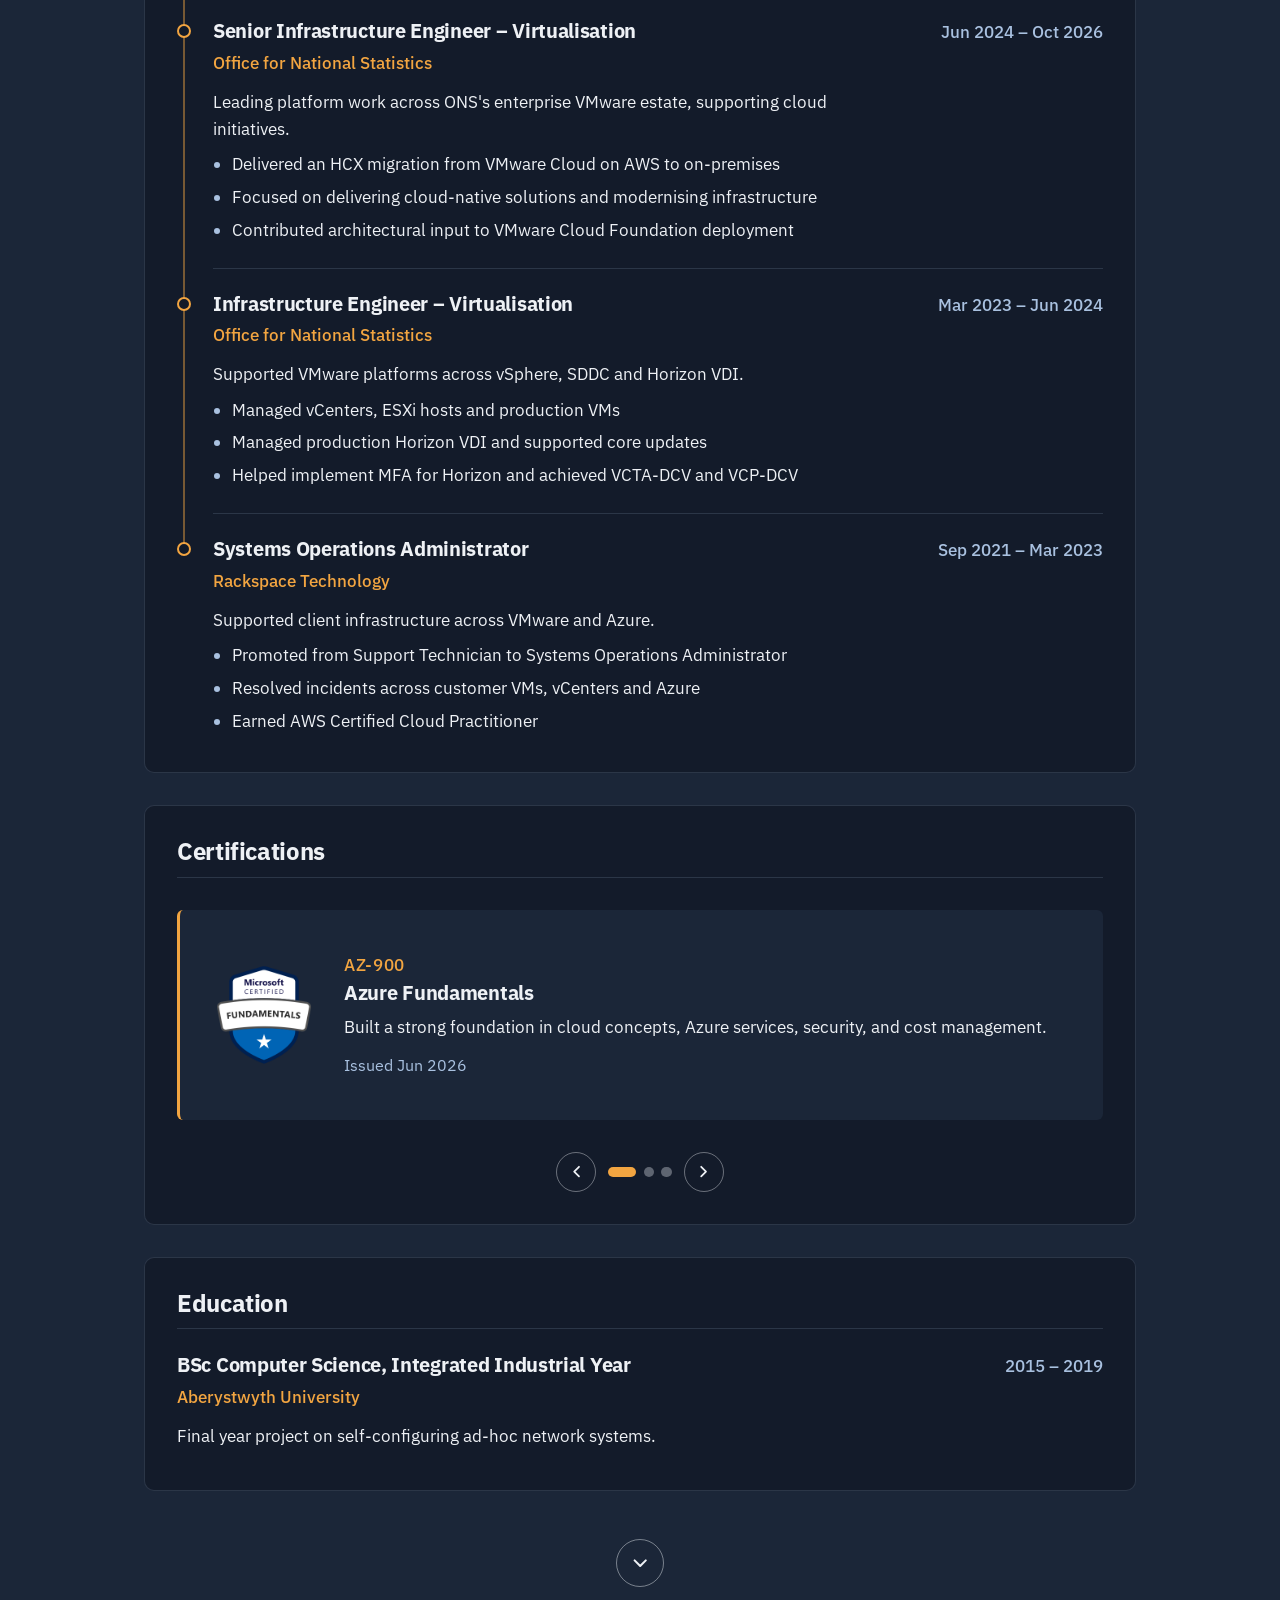
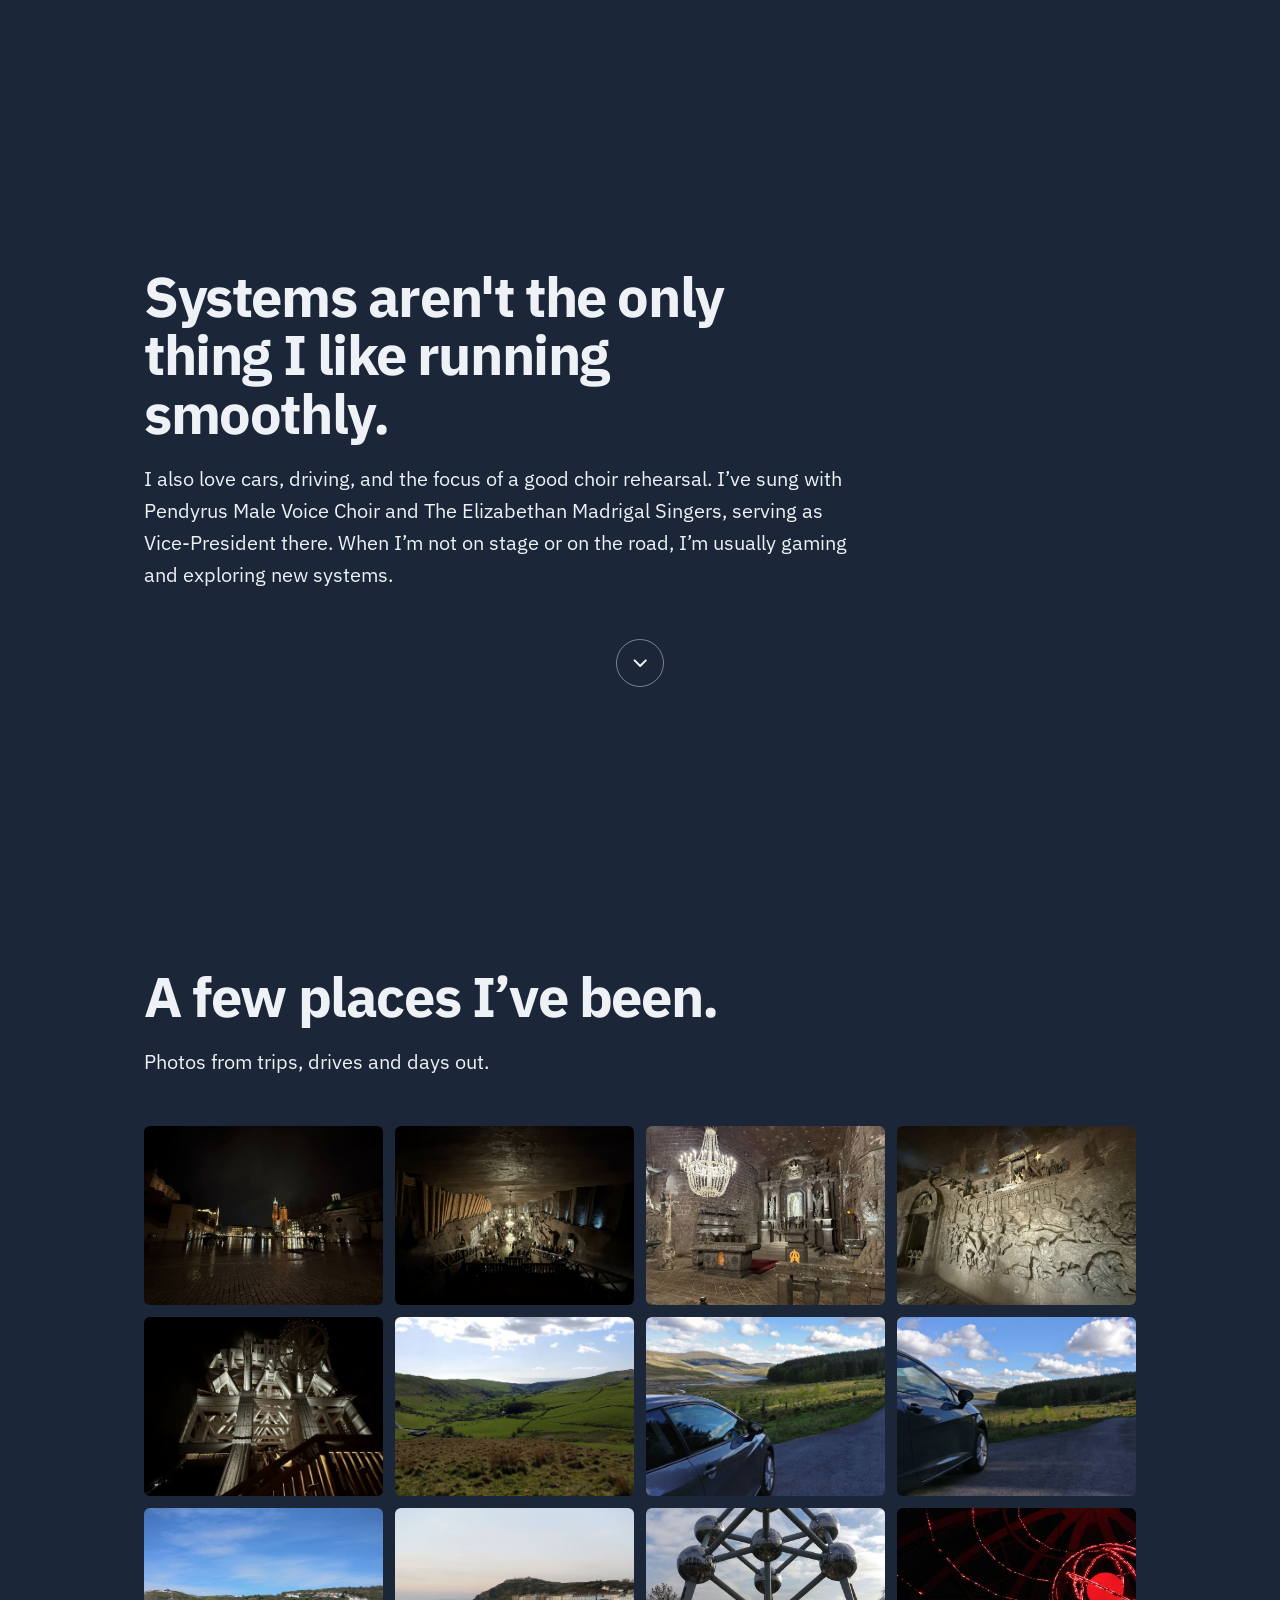
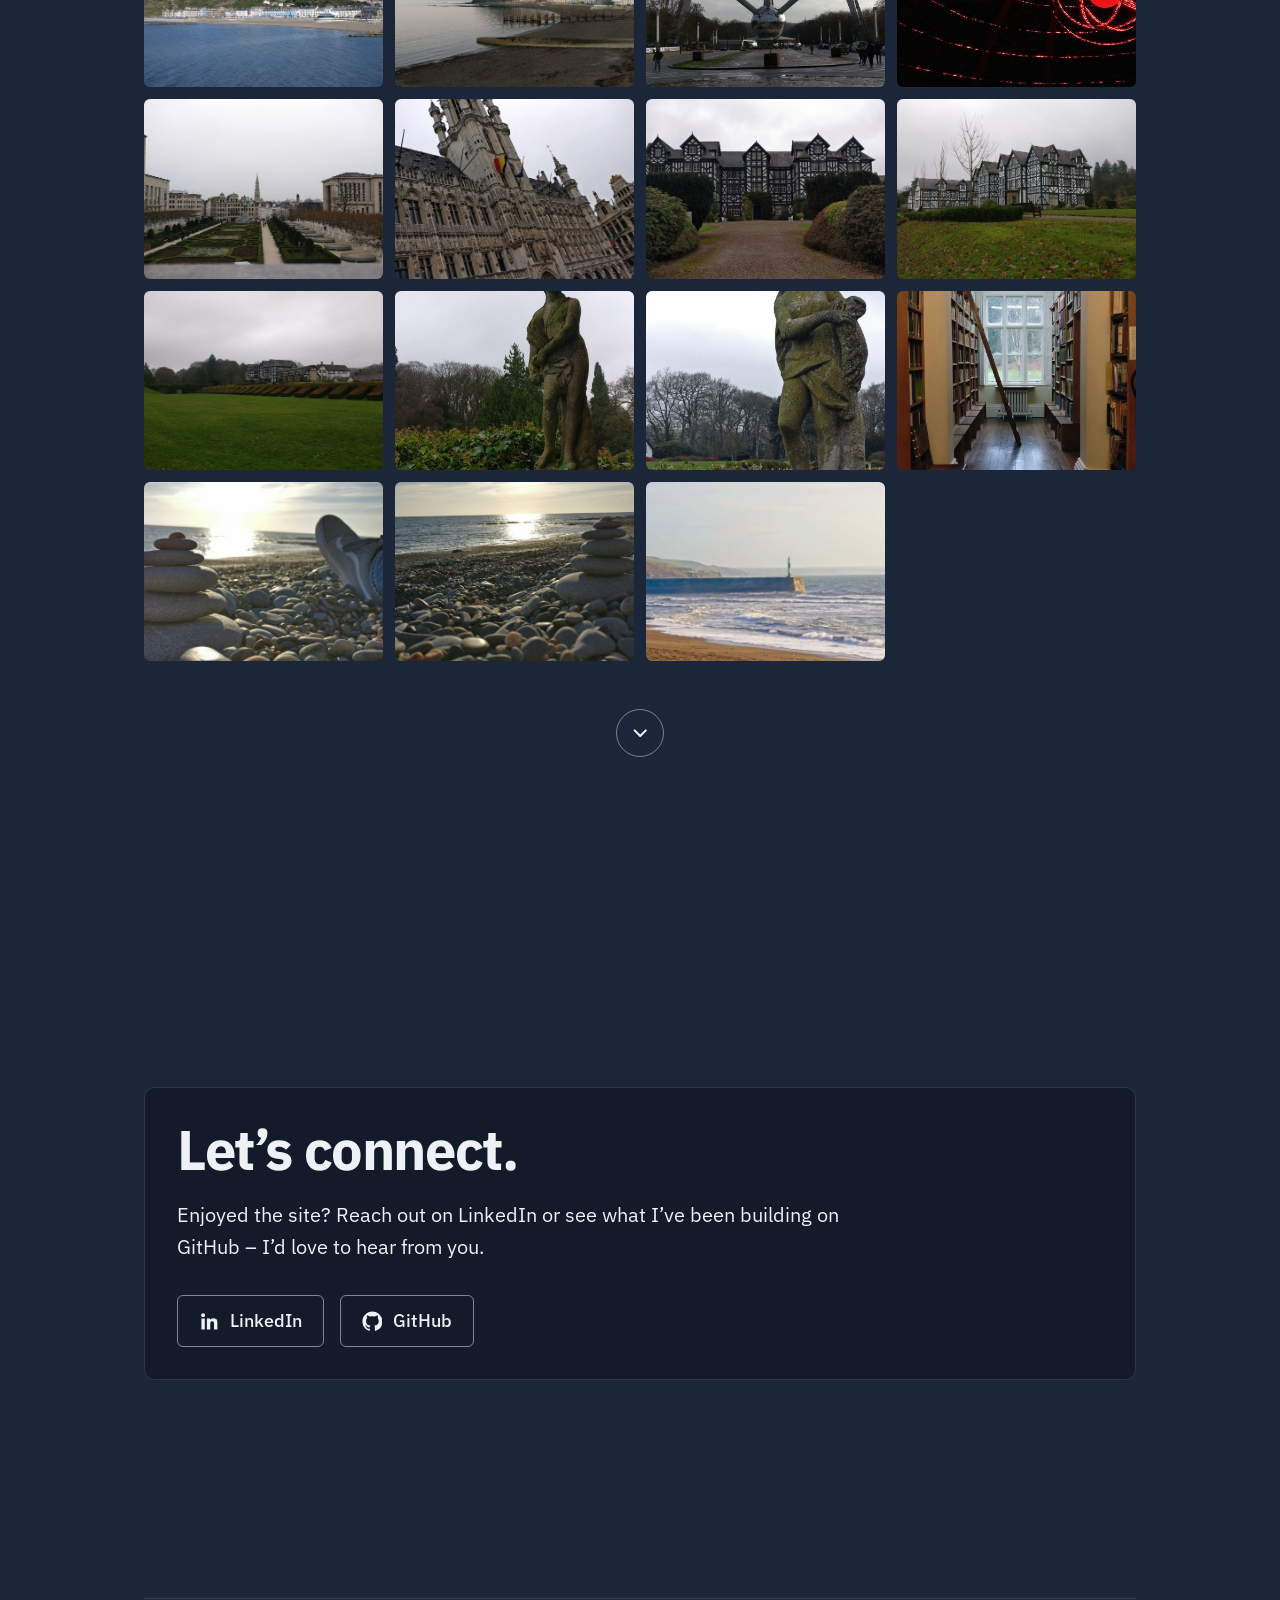
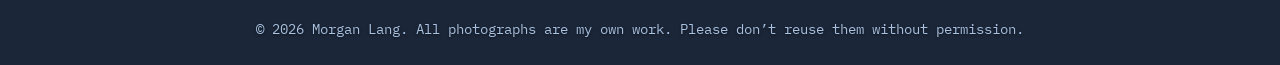
==== commit 7c621abb: "Add copyright footer and update AWS certificate expiry - Add a footer to the Contact section with a " ====
--- a/index.html
+++ b/index.html
@@ -174,7 +174,7 @@
                                 <p class="badge-code">CLF-C02</p>
                                 <h4>AWS Cloud Practitioner</h4>
                                 <p>Demonstrated practical understanding of AWS core services, architecture, and cloud operations.</p>
-                                <p class="certification-meta">Issued Sep 2021, expires May 2027</p>
+                                <p class="certification-meta">Issued Sep 2021, expires Nov 2029</p>
                             </div>
                         </article>
                     </div>
@@ -282,6 +282,11 @@
                         </a>
                     </div>
                 </div>
+
+                <!-- Site footer: copyright and photo notice, pinned to the bottom of the last section -->
+                <footer class="site-footer" role="contentinfo">
+                    <p>© 2026 Morgan Lang. All photographs are my own work. Please don’t reuse them without permission.</p>
+                </footer>
             </section>
         </main>
 
--- a/css/style.css
+++ b/css/style.css
@@ -851,6 +851,34 @@
     color: var(--dusk-deep);
 }
 
+/* ---------- Footer ---------- */
+
+/* The contact panel stays centred in the space above, and the footer sits at the bottom of the screen */
+.section-contact {
+    padding-bottom: 1.5rem;
+}
+
+.section-contact .contact-panel {
+    margin-block: auto;
+}
+
+.site-footer {
+    width: min(100%, var(--content));
+    margin: 2rem auto 0;
+    padding-top: 1.25rem;
+    border-top: 1px solid var(--panel-line);
+    text-align: center;
+}
+
+.site-footer p {
+    margin: 0;
+    font-family: var(--font-mono);
+    font-size: 0.85rem;
+    line-height: 1.6;
+    color: var(--sky);
+    text-shadow: 0 1px 3px rgba(0, 0, 0, 0.6);
+}
+
 /* ---------- Smaller screens ---------- */
 
 @media (max-width: 720px) {
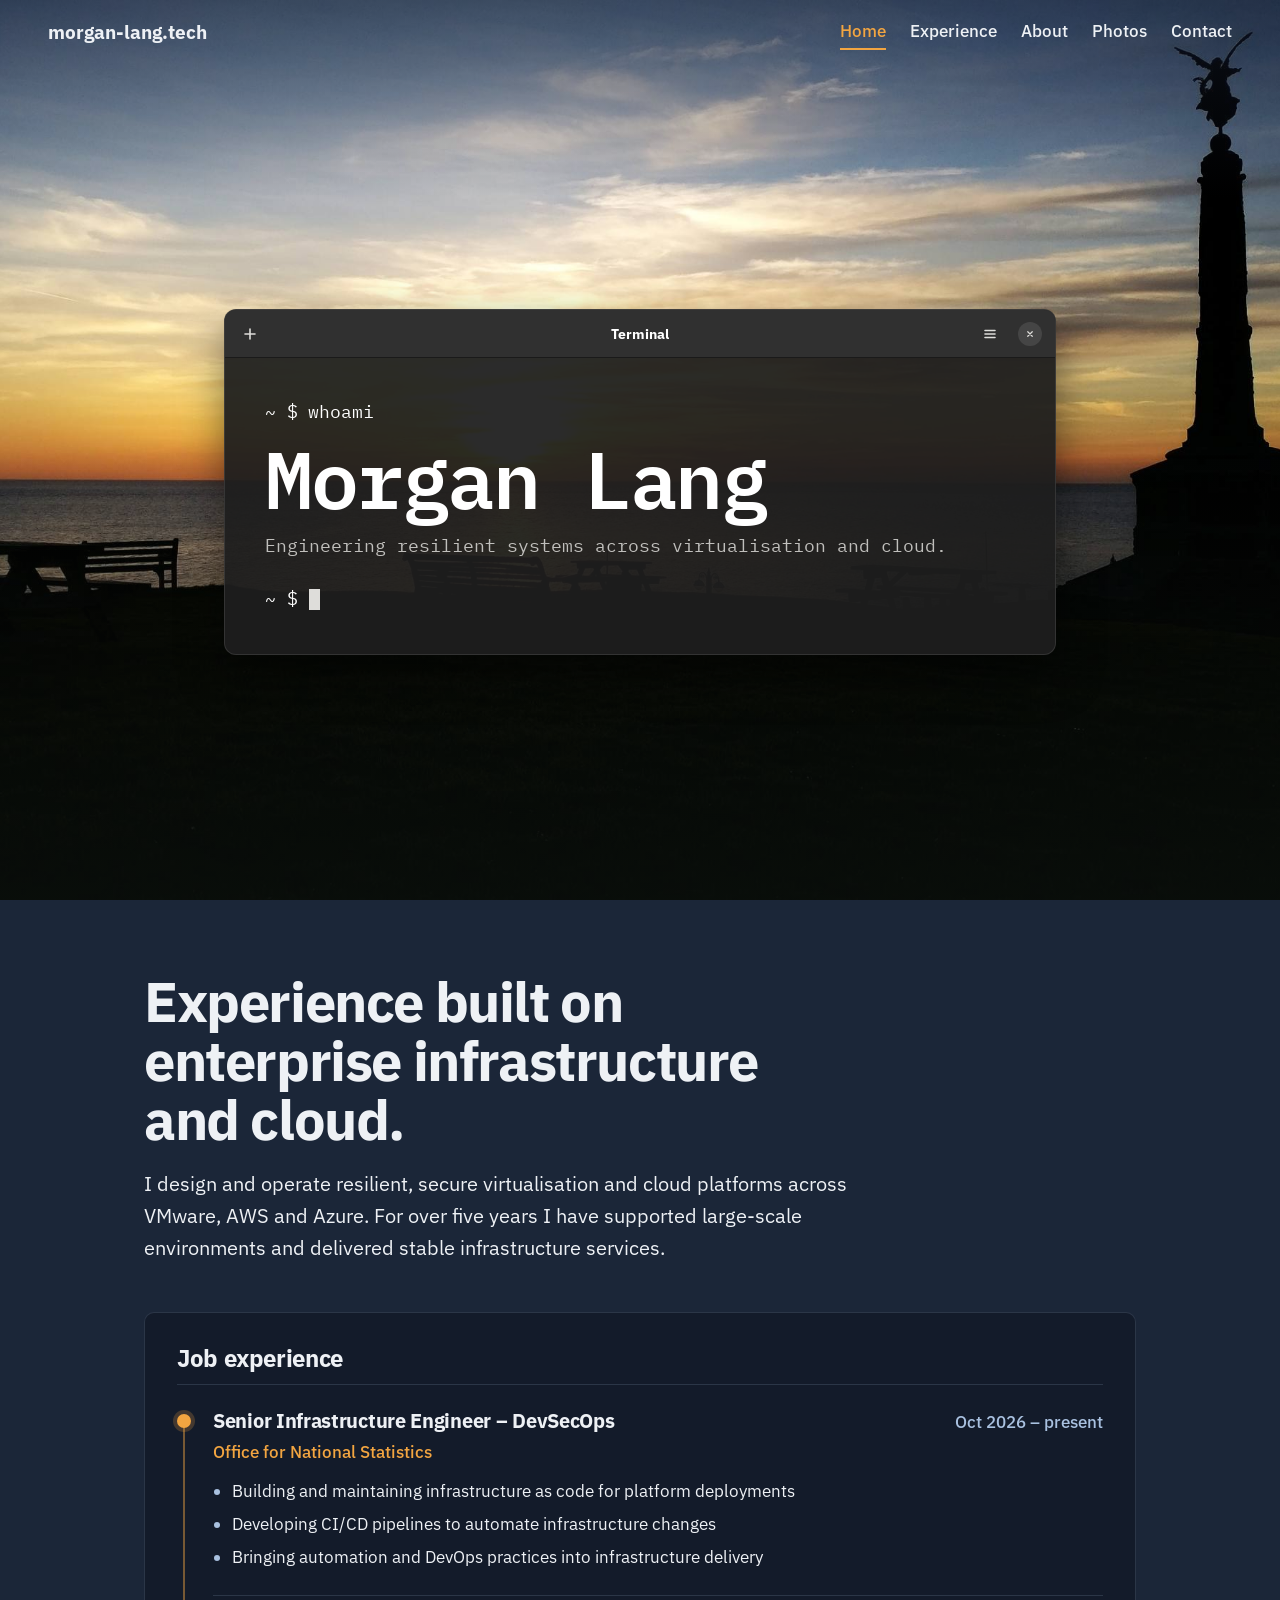
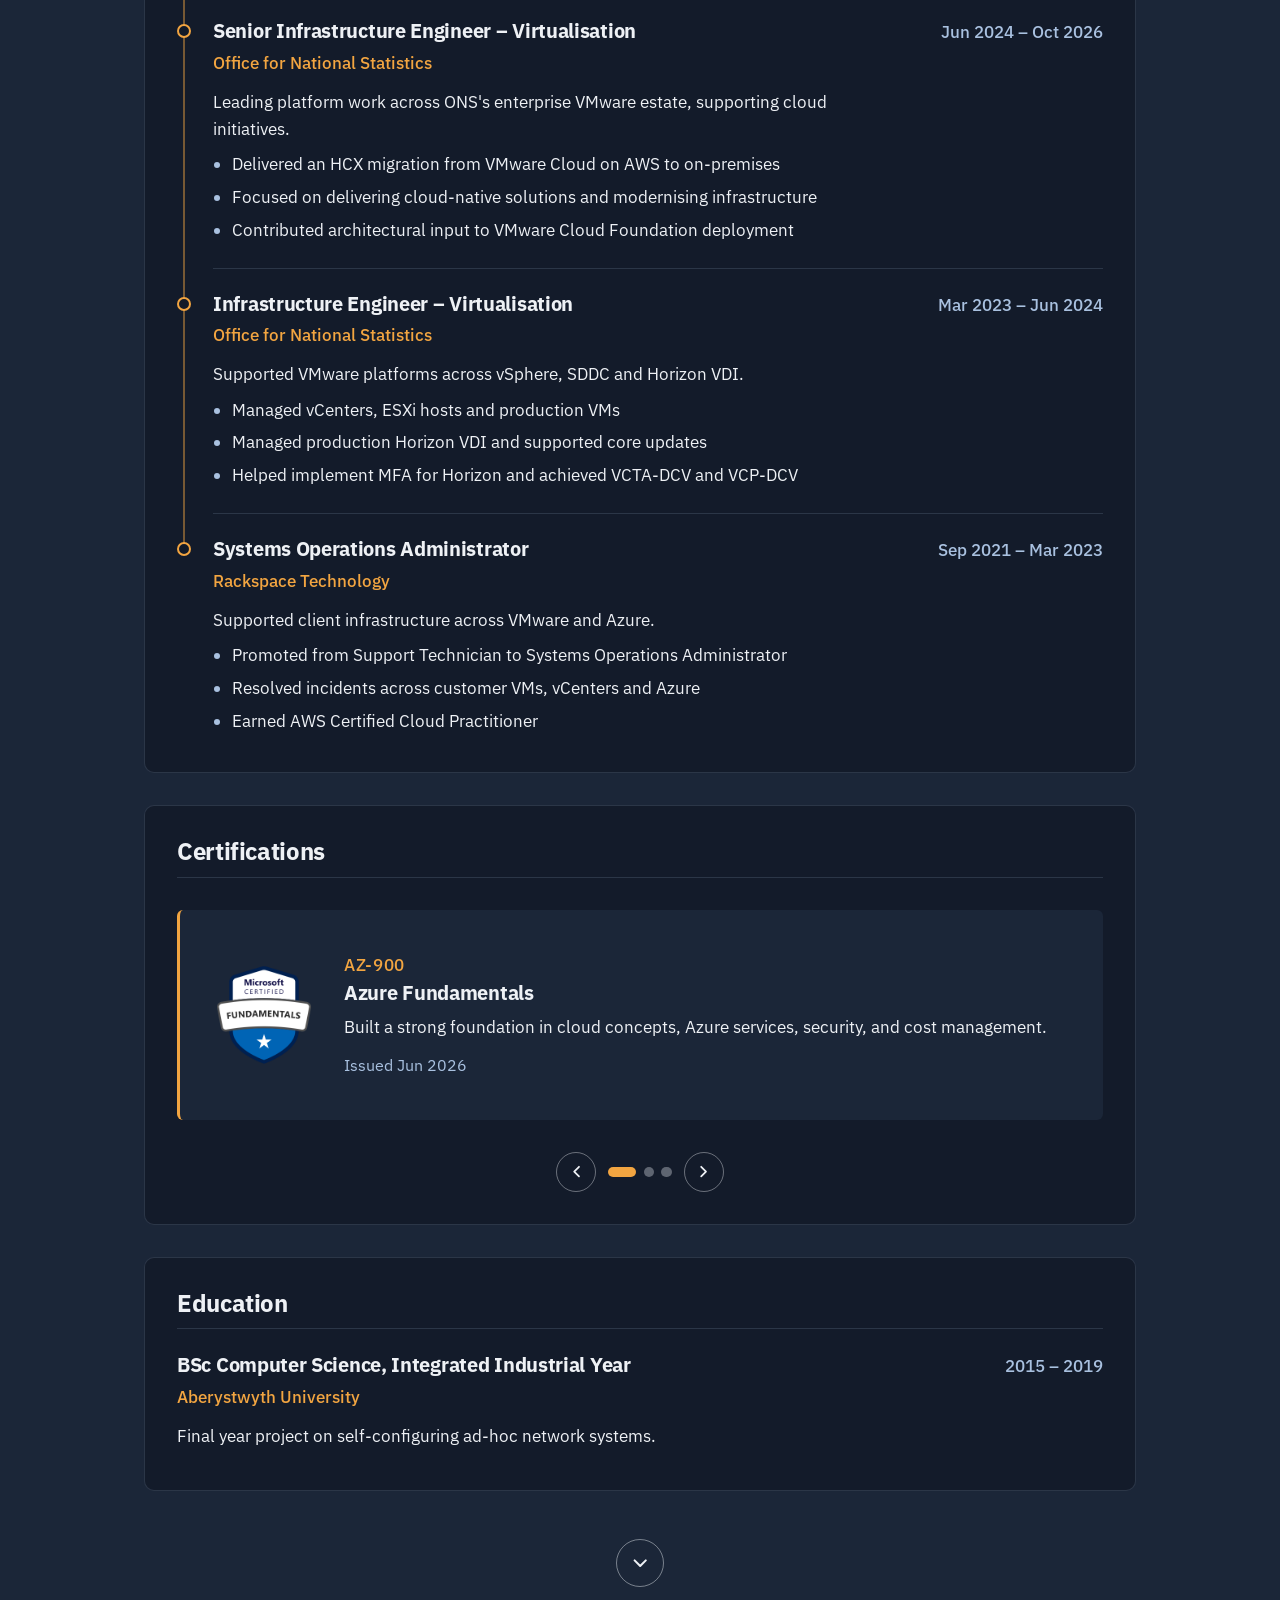
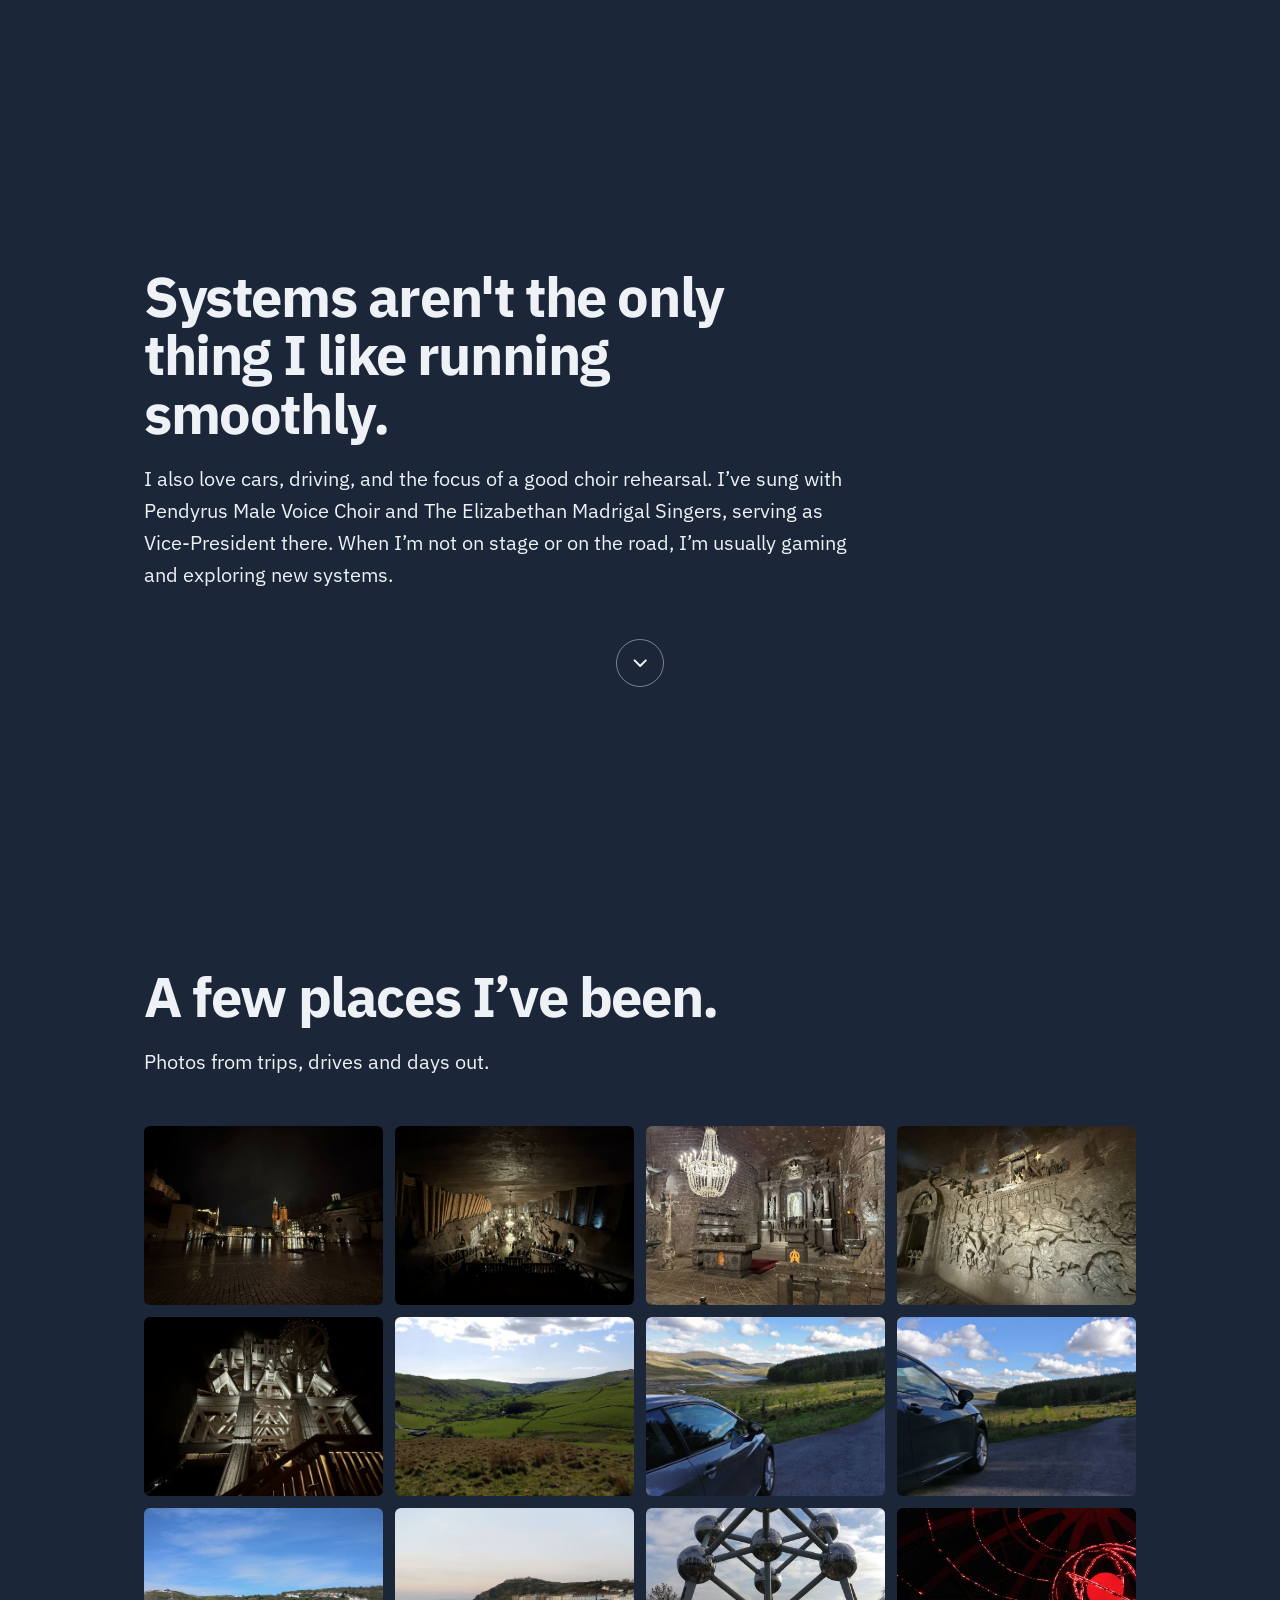
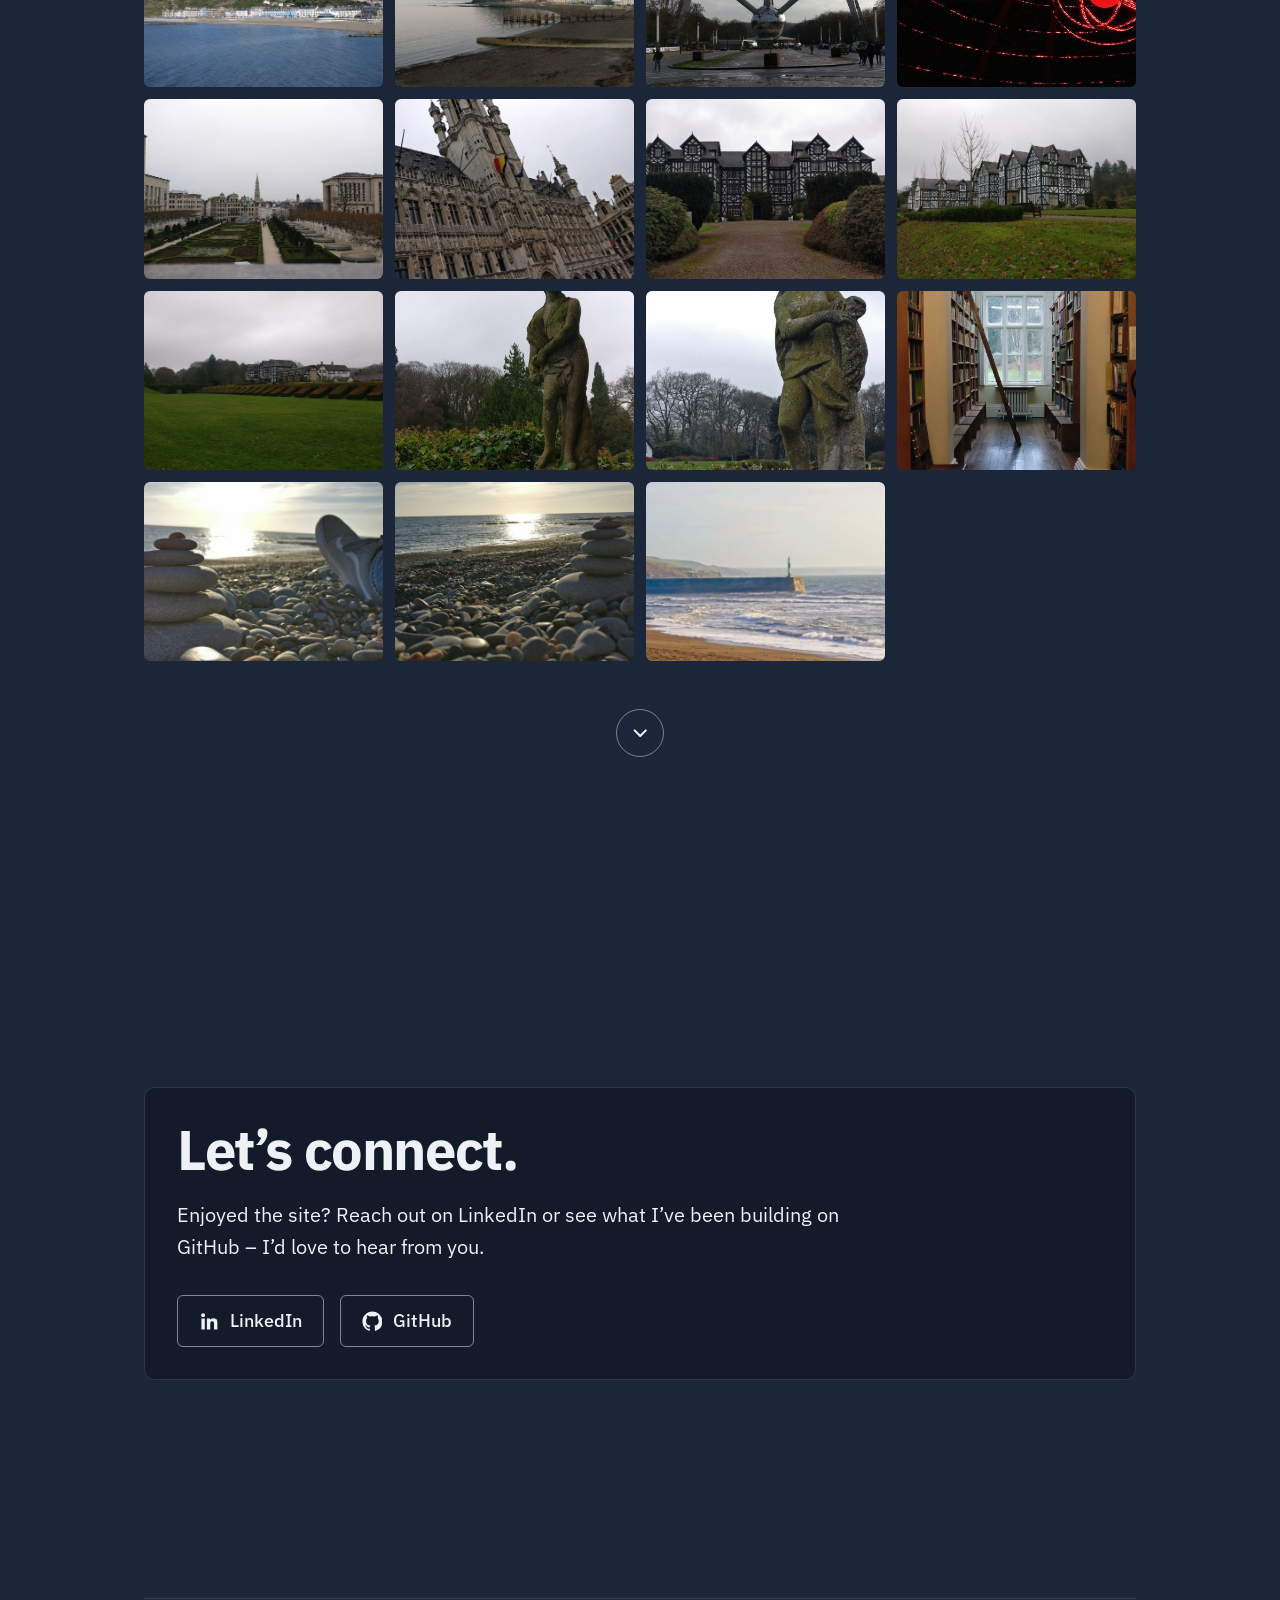
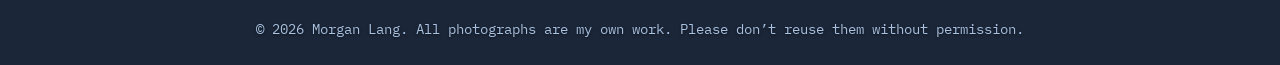
==== commit 188653f9: "Fix HTML validation errors - Give the certification controls and dots role=group, so their   aria-la" ====
--- a/index.html
+++ b/index.html
@@ -290,9 +290,10 @@
             </section>
         </main>
 
-        <!-- Full-size photo viewer, opened from the photo grid -->
+        <!-- Full-size photo viewer, opened from the photo grid. The image starts as a blank
+             1×1 placeholder and the script swaps in the chosen photo when the viewer opens. -->
         <dialog class="photo-viewer" aria-label="Photo viewer">
-            <img class="photo-viewer-image" src="" alt="">
+            <img class="photo-viewer-image" src="[data-uri]" alt="">
             <button type="button" class="photo-viewer-button is-close" aria-label="Close photo">
                 <svg viewBox="0 0 16 16" fill="none" stroke="currentColor" stroke-width="1.6" stroke-linecap="round" aria-hidden="true"><path d="M4 4l8 8M12 4l-8 8"/></svg>
             </button>
